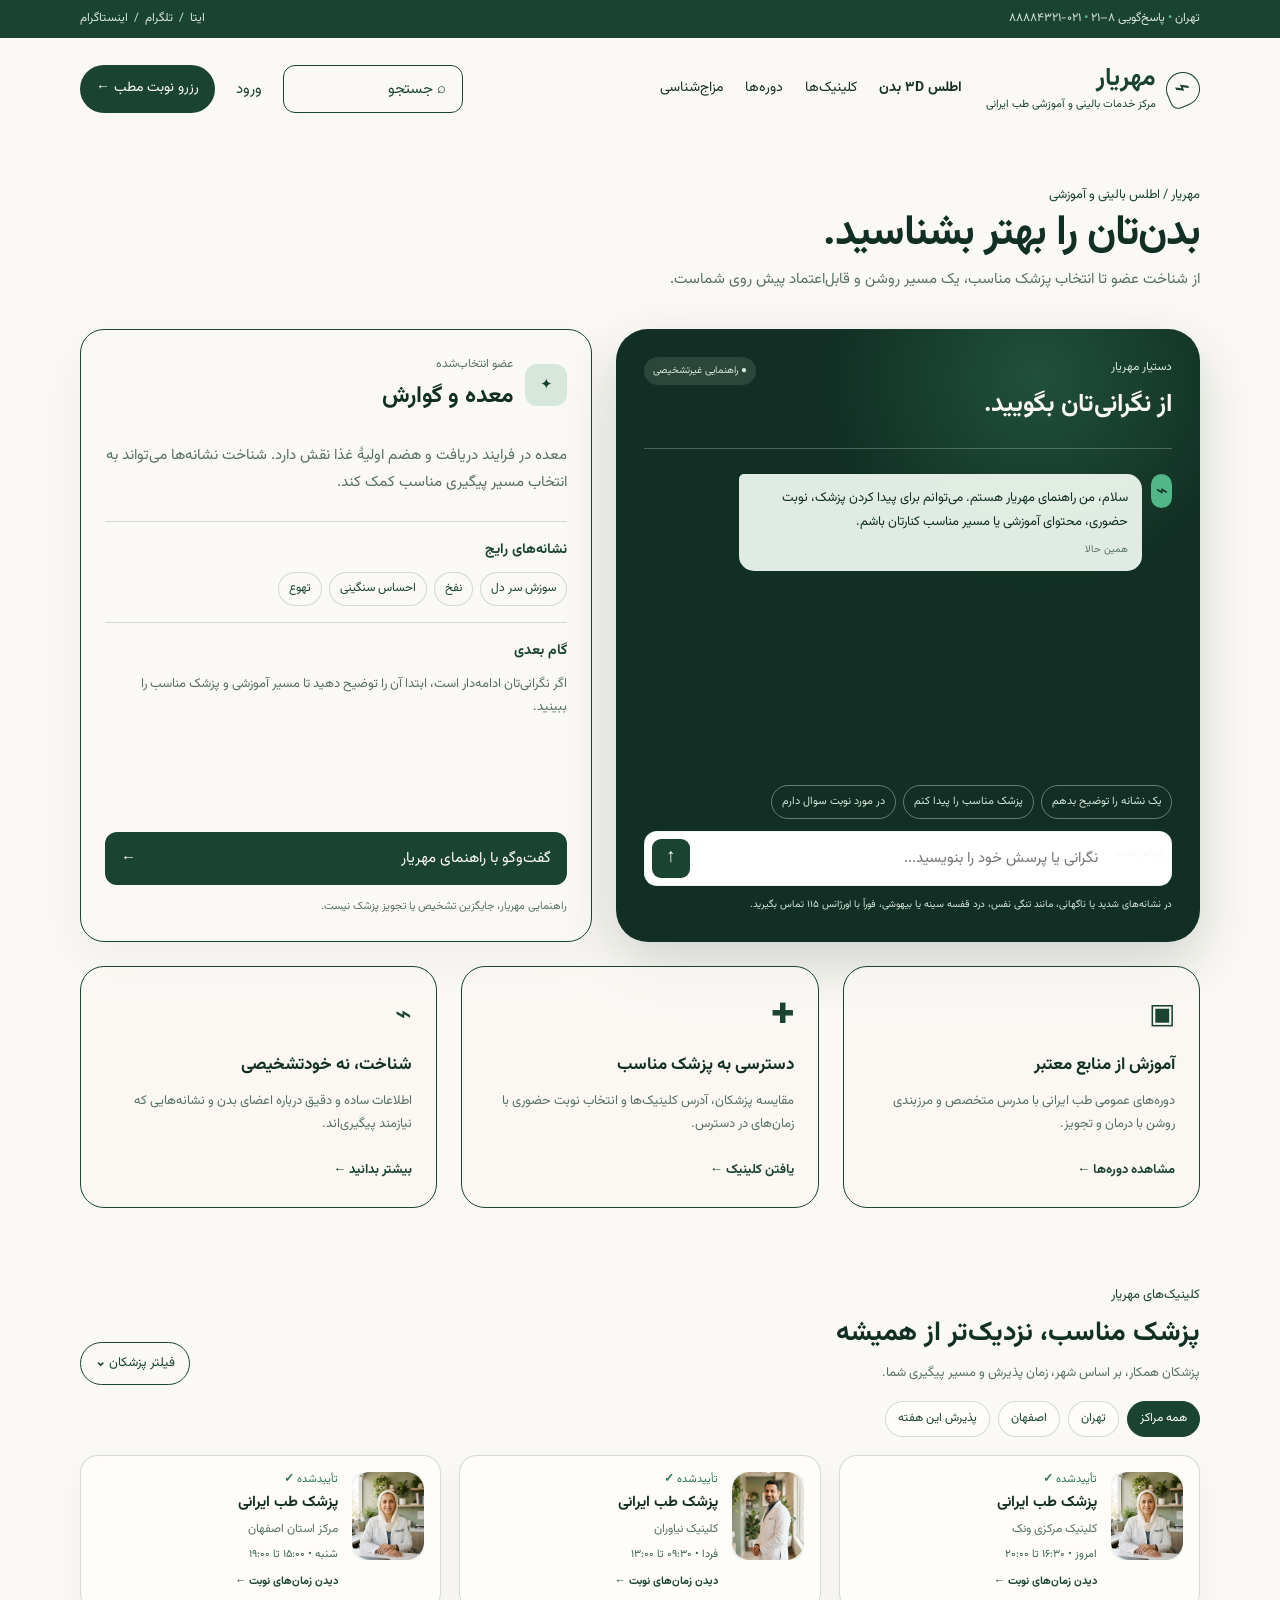
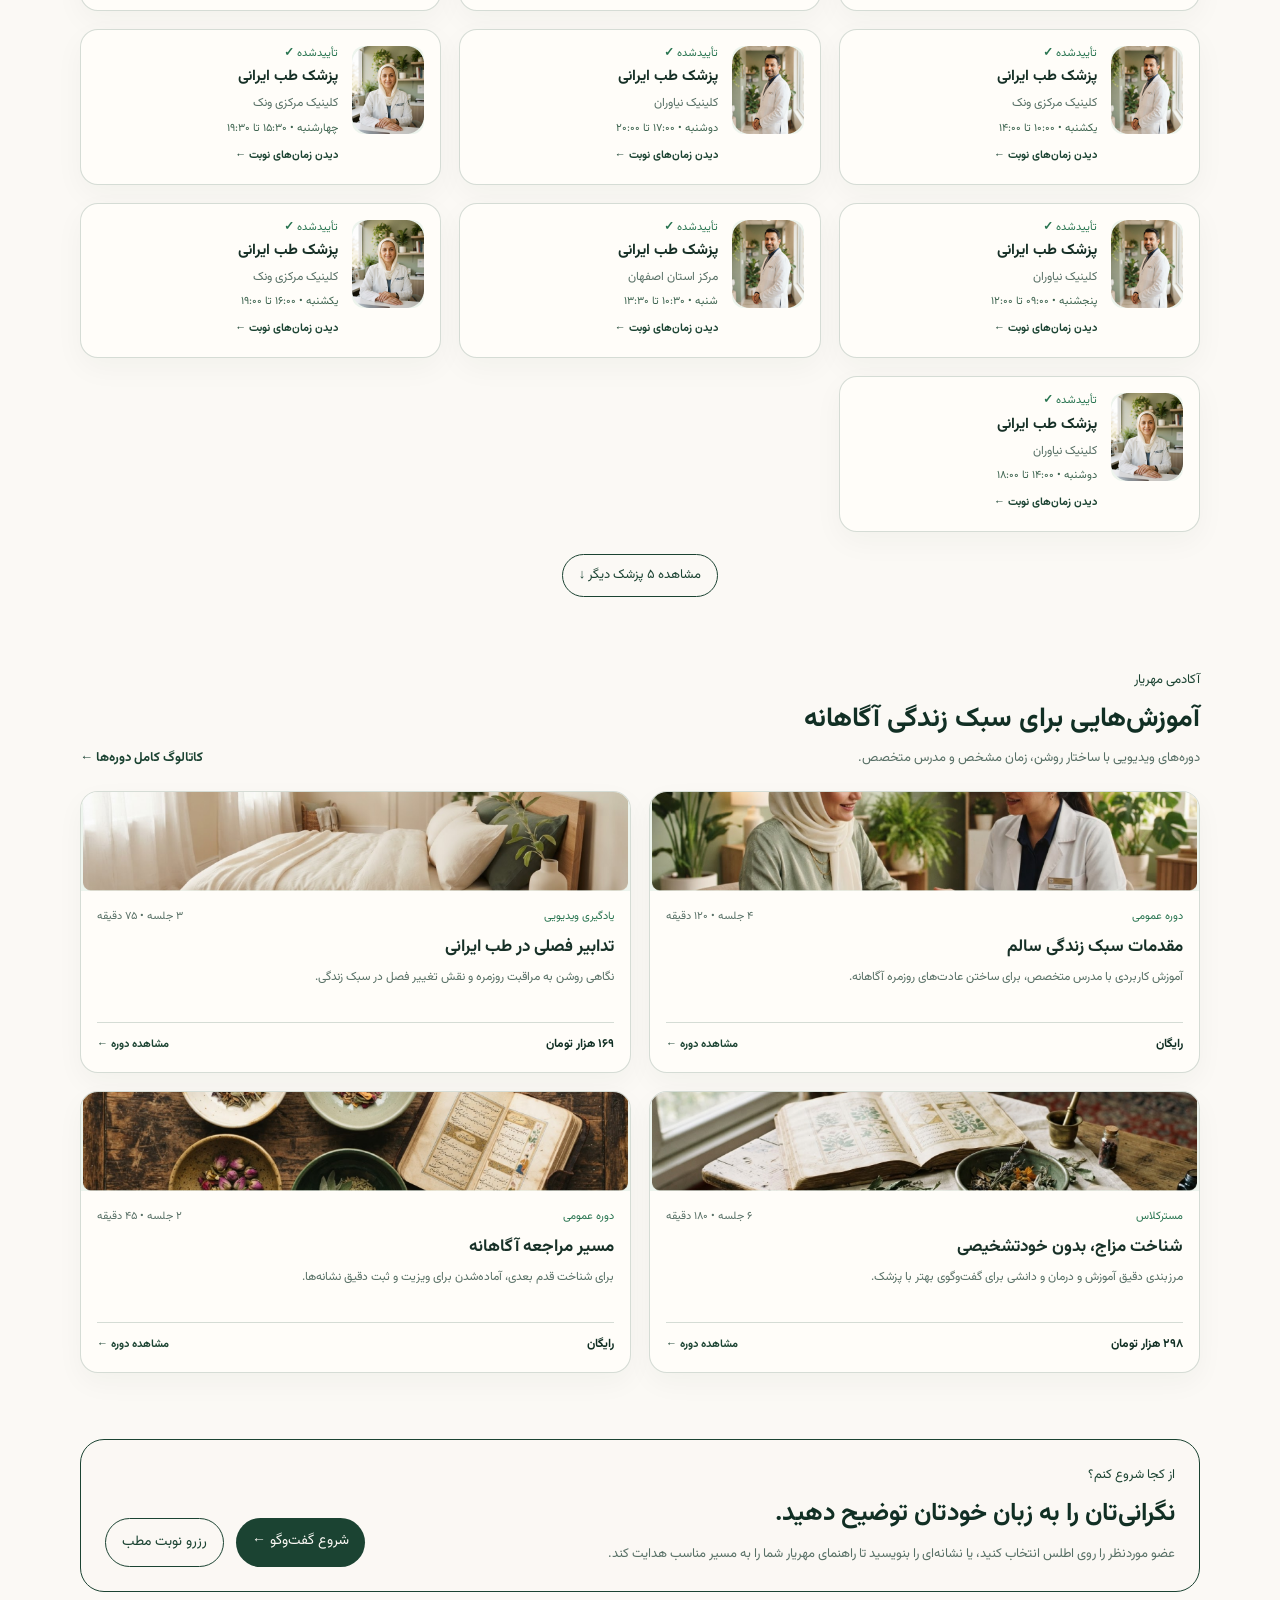
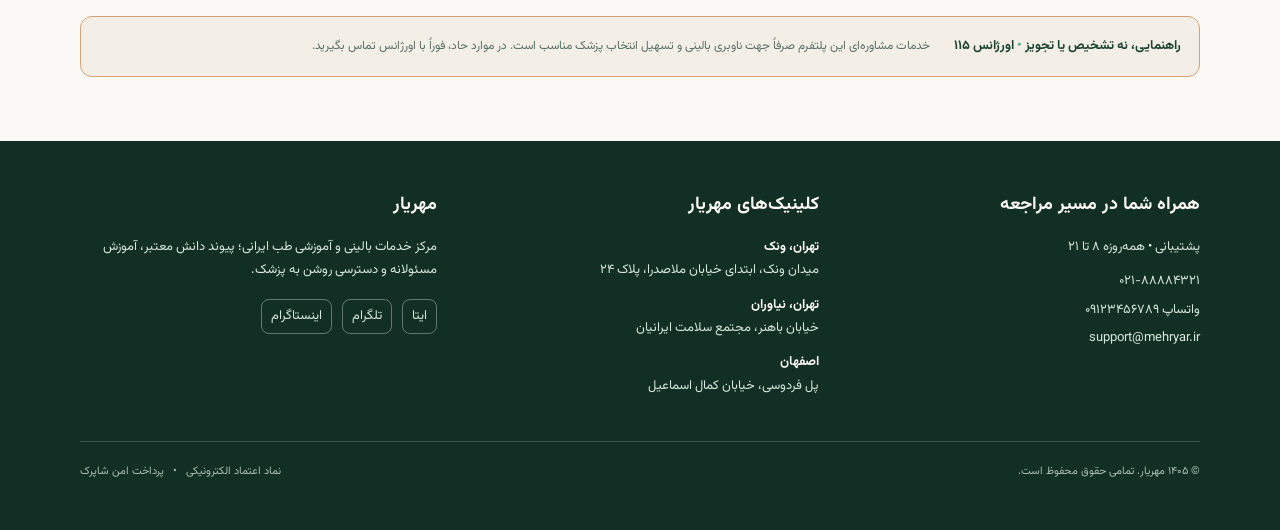
==== index.html @ 1926f66d "Replace atlas with chat and complete booking flow Co-Authored-By: Claude Opus 4.7 <noreply@anthropic" ====
<!doctype html>
<html lang="fa" dir="rtl">
<head>
  <meta charset="UTF-8" />
  <meta name="viewport" content="width=device-width, initial-scale=1.0, viewport-fit=cover" />
  <meta name="theme-color" content="#1b4332" />
  <meta name="description" content="مهریار؛ اطلس بالینی و آموزشی طب ایرانی." />
  <title>مهریار | اطلس بالینی و آموزشی</title>
  <link rel="preconnect" href="https://fonts.googleapis.com" />
  <link rel="preconnect" href="https://fonts.gstatic.com" crossorigin />
  <link href="https://fonts.googleapis.com/css2?family=Vazirmatn:wght@400;500;600;700;800&display=swap" rel="stylesheet" />
  <link rel="stylesheet" href="style.css" />
</head>
<body>
  <header class="site-header" id="top">
    <div class="utility-bar"><div class="utility-inner"><span>ایتا&nbsp; / &nbsp;تلگرام&nbsp; / &nbsp;اینستاگرام</span><span>تهران <b>•</b> پاسخ‌گویی ۸–۲۱ <b>•</b> ۰۲۱-۸۸۸۸۴۳۲۱</span></div></div>
    <nav class="main-nav" aria-label="ناوبری اصلی">
      <a class="brand" href="#top" aria-label="مهریار"><span class="brand-mark">⌁</span><span><strong>مهریار</strong><small>مرکز خدمات بالینی و آموزشی طب ایرانی</small></span></a>
      <div class="nav-links"><a class="active" href="#atlas">اطلس ۳D بدن</a><a href="#doctors">کلینیک‌ها</a><a href="#courses">دوره‌ها</a><a href="#temperament">مزاج‌شناسی</a></div>
      <div class="nav-actions"><button class="search-button" type="button" aria-label="جستجو">⌕ <span>جستجو</span></button><button class="login-button" type="button">ورود</button><a class="appointment-button" href="clinics.html">رزرو نوبت مطب <span>←</span></a></div>
      <button class="menu-button" type="button" aria-label="باز کردن منو">☰</button>
    </nav>
  </header>

  <main>
    <section class="page-intro" id="atlas"><p>مهریار / اطلس بالینی و آموزشی</p><h1>بدن‌تان را بهتر بشناسید.</h1><span>از شناخت عضو تا انتخاب پزشک مناسب، یک مسیر روشن و قابل‌اعتماد پیش روی شماست.</span></section>

    <section class="atlas-layout" aria-label="اطلس بدن">
      <aside class="member-drawer" id="member-drawer">
        <div class="drawer-top"><span class="drawer-icon">✦</span><div><p>عضو انتخاب‌شده</p><h2 id="drawer-title">معده و گوارش</h2></div></div>
        <p class="drawer-lead" id="drawer-description">معده در فرایند دریافت و هضم اولیهٔ غذا نقش دارد. شناخت نشانه‌ها می‌تواند به انتخاب مسیر پیگیری مناسب کمک کند.</p>
        <div class="drawer-section"><h3>نشانه‌های رایج</h3><div class="chips" id="symptom-chips"><button type="button">سوزش سر دل</button><button type="button">نفخ</button><button type="button">احساس سنگینی</button><button type="button">تهوع</button></div></div>
        <div class="drawer-section"><h3>گام بعدی</h3><p>اگر نگرانی‌تان ادامه‌دار است، ابتدا آن را توضیح دهید تا مسیر آموزشی و پزشک مناسب را ببینید.</p></div>
        <a class="drawer-cta" href="chat.html">گفت‌وگو با راهنمای مهریار <span>←</span></a>
        <p class="drawer-note">راهنمایی مهریار، جایگزین تشخیص یا تجویز پزشک نیست.</p>
      </aside>

      <section class="home-chat-stage" aria-labelledby="home-chat-title">
        <div class="home-chat-top"><div><p>دستیار مهریار</p><h2 id="home-chat-title">از نگرانی‌تان بگویید.</h2></div><span>● راهنمایی غیرتشخیصی</span></div>
        <div class="home-chat-messages" id="home-chat-messages"><article class="home-bot-message"><span>⌁</span><div>سلام، من راهنمای مهریار هستم. می‌توانم برای پیدا کردن پزشک، نوبت حضوری، محتوای آموزشی یا مسیر مناسب کنارتان باشم.<small>همین حالا</small></div></article></div>
        <div class="home-chat-prompts"><button type="button" data-home-prompt="یک نشانه را توضیح بدهم">یک نشانه را توضیح بدهم</button><button type="button" data-home-prompt="پزشک مناسب را پیدا کنم">پزشک مناسب را پیدا کنم</button><button type="button" data-home-prompt="در مورد نوبت سوال دارم">در مورد نوبت سوال دارم</button></div>
        <form class="home-chat-form" id="home-chat-form"><label class="sr-only" for="home-chat-input">پیام شما</label><input id="home-chat-input" placeholder="نگرانی یا پرسش خود را بنویسید..." autocomplete="off" /><button type="submit" aria-label="ارسال پیام">↑</button></form>
        <p class="home-chat-warning">در نشانه‌های شدید یا ناگهانی، مانند تنگی نفس، درد قفسه سینه یا بیهوشی، فوراً با اورژانس ۱۱۵ تماس بگیرید.</p>
      </section>
    </section>

    <section class="feature-row" id="learning">
      <article><span class="feature-icon">▣</span><h2>آموزش از منابع معتبر</h2><p>دوره‌های عمومی طب ایرانی با مدرس متخصص و مرزبندی روشن با درمان و تجویز.</p><a href="#learning">مشاهده دوره‌ها <b>←</b></a></article>
      <article id="clinics"><span class="feature-icon">✚</span><h2>دسترسی به پزشک مناسب</h2><p>مقایسه پزشکان، آدرس کلینیک‌ها و انتخاب نوبت حضوری با زمان‌های در دسترس.</p><a href="#clinics">یافتن کلینیک <b>←</b></a></article>
      <article id="temperament"><span class="feature-icon">⌁</span><h2>شناخت، نه خودتشخیصی</h2><p>اطلاعات ساده و دقیق درباره اعضای بدن و نشانه‌هایی که نیازمند پیگیری‌اند.</p><a href="#start">بیشتر بدانید <b>←</b></a></article>
    </section>

    <section class="visual-section doctor-showcase" id="doctors" aria-labelledby="clinics-title">
      <div class="section-heading"><div><p>کلینیک‌های مهریار</p><h2 id="clinics-title">پزشک مناسب، نزدیک‌تر از همیشه</h2><span>پزشکان همکار، بر اساس شهر، زمان پذیرش و مسیر پیگیری شما.</span></div><button class="outline-action" type="button" data-filter-toggle>فیلتر پزشکان <b>⌄</b></button></div>
      <div class="doctor-filters" hidden><button class="filter-chip active" type="button">همه مراکز</button><button class="filter-chip" type="button">تهران</button><button class="filter-chip" type="button">اصفهان</button><button class="filter-chip" type="button">پذیرش این هفته</button></div>
      <div class="doctor-grid">
        <article class="doctor-card"><img src="public/figma-assets/figma-Doctor-portrait-4.png" alt="پزشک همکار مهریار" /><div class="doctor-content"><span class="verified">تأییدشده <b>✓</b></span><h3>پزشک طب ایرانی</h3><p>کلینیک مرکزی ونک</p><small>امروز • ۱۶:۳۰ تا ۲۰:۰۰</small><button type="button" data-appointment>دیدن زمان‌های نوبت <b>←</b></button></div></article>
        <article class="doctor-card"><img src="public/figma-assets/figma-Doctor-portrait-5.png" alt="پزشک همکار مهریار" /><div class="doctor-content"><span class="verified">تأییدشده <b>✓</b></span><h3>پزشک طب ایرانی</h3><p>کلینیک نیاوران</p><small>فردا • ۰۹:۳۰ تا ۱۳:۰۰</small><button type="button" data-appointment>دیدن زمان‌های نوبت <b>←</b></button></div></article>
        <article class="doctor-card"><img src="public/figma-assets/figma-Doctor-portrait-7.png" alt="پزشک همکار مهریار" /><div class="doctor-content"><span class="verified">تأییدشده <b>✓</b></span><h3>پزشک طب ایرانی</h3><p>مرکز استان اصفهان</p><small>شنبه • ۱۵:۰۰ تا ۱۹:۰۰</small><button type="button" data-appointment>دیدن زمان‌های نوبت <b>←</b></button></div></article>
        <article class="doctor-card"><img src="public/figma-assets/figma-Doctor-portrait-8.png" alt="پزشک همکار مهریار" /><div class="doctor-content"><span class="verified">تأییدشده <b>✓</b></span><h3>پزشک طب ایرانی</h3><p>کلینیک مرکزی ونک</p><small>یکشنبه • ۱۰:۰۰ تا ۱۴:۰۰</small><button type="button" data-appointment>دیدن زمان‌های نوبت <b>←</b></button></div></article>
        <article class="doctor-card"><img src="public/figma-assets/figma-Doctor-portrait-9.png" alt="پزشک همکار مهریار" /><div class="doctor-content"><span class="verified">تأییدشده <b>✓</b></span><h3>پزشک طب ایرانی</h3><p>کلینیک نیاوران</p><small>دوشنبه • ۱۷:۰۰ تا ۲۰:۰۰</small><button type="button" data-appointment>دیدن زمان‌های نوبت <b>←</b></button></div></article>
        <article class="doctor-card extra-doctor" hidden><img src="public/figma-assets/figma-Doctor-portrait-11.png" alt="پزشک همکار مهریار" /><div class="doctor-content"><span class="verified">تأییدشده <b>✓</b></span><h3>پزشک طب ایرانی</h3><p>کلینیک مرکزی ونک</p><small>چهارشنبه • ۱۵:۳۰ تا ۱۹:۳۰</small><button type="button" data-appointment>دیدن زمان‌های نوبت <b>←</b></button></div></article>
        <article class="doctor-card extra-doctor" hidden><img src="public/figma-assets/figma-Doctor-portrait-13.png" alt="پزشک همکار مهریار" /><div class="doctor-content"><span class="verified">تأییدشده <b>✓</b></span><h3>پزشک طب ایرانی</h3><p>کلینیک نیاوران</p><small>پنجشنبه • ۰۹:۰۰ تا ۱۲:۰۰</small><button type="button" data-appointment>دیدن زمان‌های نوبت <b>←</b></button></div></article>
        <article class="doctor-card extra-doctor" hidden><img src="public/figma-assets/figma-Doctor-portrait-14.png" alt="پزشک همکار مهریار" /><div class="doctor-content"><span class="verified">تأییدشده <b>✓</b></span><h3>پزشک طب ایرانی</h3><p>مرکز استان اصفهان</p><small>شنبه • ۱۰:۳۰ تا ۱۳:۳۰</small><button type="button" data-appointment>دیدن زمان‌های نوبت <b>←</b></button></div></article>
        <article class="doctor-card extra-doctor" hidden><img src="public/figma-assets/figma-Doctor-portrait-15.png" alt="پزشک همکار مهریار" /><div class="doctor-content"><span class="verified">تأییدشده <b>✓</b></span><h3>پزشک طب ایرانی</h3><p>کلینیک مرکزی ونک</p><small>یکشنبه • ۱۶:۰۰ تا ۱۹:۰۰</small><button type="button" data-appointment>دیدن زمان‌های نوبت <b>←</b></button></div></article>
        <article class="doctor-card extra-doctor" hidden><img src="public/figma-assets/figma-Doctor-portrait-4.png" alt="پزشک همکار مهریار" /><div class="doctor-content"><span class="verified">تأییدشده <b>✓</b></span><h3>پزشک طب ایرانی</h3><p>کلینیک نیاوران</p><small>دوشنبه • ۱۴:۰۰ تا ۱۸:۰۰</small><button type="button" data-appointment>دیدن زمان‌های نوبت <b>←</b></button></div></article>
      </div>
      <button class="show-more" type="button" data-show-doctors>مشاهده ۵ پزشک دیگر <b>↓</b></button>
    </section>

    <section class="visual-section courses-showcase" id="courses" aria-labelledby="courses-title">
      <div class="section-heading"><div><p>آکادمی مهریار</p><h2 id="courses-title">آموزش‌هایی برای سبک زندگی آگاهانه</h2><span>دوره‌های ویدیویی با ساختار روشن، زمان مشخص و مدرس متخصص.</span></div><a class="section-link" href="#courses">کاتالوگ کامل دوره‌ها <b>←</b></a></div>
      <div class="course-grid">
        <article class="course-card"><img src="public/figma-assets/figma-Course-artwork-17.png" alt="تصویر دوره مقدمات سبک زندگی سالم" /><div><div class="course-meta"><span>دوره عمومی</span><small>۴ جلسه • ۱۲۰ دقیقه</small></div><h3>مقدمات سبک زندگی سالم</h3><p>آموزش کاربردی با مدرس متخصص، برای ساختن عادت‌های روزمره آگاهانه.</p><div class="course-footer"><strong>رایگان</strong><button type="button" data-course>مشاهده دوره <b>←</b></button></div></div></article>
        <article class="course-card"><img src="public/figma-assets/figma-Course-artwork-18.png" alt="تصویر دوره تدابیر فصلی در طب ایرانی" /><div><div class="course-meta"><span>یادگیری ویدیویی</span><small>۳ جلسه • ۷۵ دقیقه</small></div><h3>تدابیر فصلی در طب ایرانی</h3><p>نگاهی روشن به مراقبت روزمره و نقش تغییر فصل در سبک زندگی.</p><div class="course-footer"><strong>۱۶۹ هزار تومان</strong><button type="button" data-course>مشاهده دوره <b>←</b></button></div></div></article>
        <article class="course-card"><img src="public/figma-assets/figma-Course-artwork-19.png" alt="تصویر دوره شناخت مزاج" /><div><div class="course-meta"><span>مسترکلاس</span><small>۶ جلسه • ۱۸۰ دقیقه</small></div><h3>شناخت مزاج، بدون خودتشخیصی</h3><p>مرزبندی دقیق آموزش و درمان و دانشی برای گفت‌وگوی بهتر با پزشک.</p><div class="course-footer"><strong>۲۹۸ هزار تومان</strong><button type="button" data-course>مشاهده دوره <b>←</b></button></div></div></article>
        <article class="course-card"><img src="public/figma-assets/figma-Course-artwork-20.png" alt="تصویر دوره مسیر مراجعه آگاهانه" /><div><div class="course-meta"><span>دوره عمومی</span><small>۲ جلسه • ۴۵ دقیقه</small></div><h3>مسیر مراجعه آگاهانه</h3><p>برای شناخت قدم بعدی، آماده‌شدن برای ویزیت و ثبت دقیق نشانه‌ها.</p><div class="course-footer"><strong>رایگان</strong><button type="button" data-course>مشاهده دوره <b>←</b></button></div></div></article>
      </div>
    </section>

    <section class="start-panel" id="start"><div><p>از کجا شروع کنم؟</p><h2>نگرانی‌تان را به زبان خودتان توضیح دهید.</h2><span>عضو موردنظر را روی اطلس انتخاب کنید، یا نشانه‌ای را بنویسید تا راهنمای مهریار شما را به مسیر مناسب هدایت کند.</span></div><div class="start-actions"><a class="primary-action" href="chat.html">شروع گفت‌وگو <b>←</b></a><a class="secondary-action" href="#doctors">رزرو نوبت مطب</a></div></section>

    <section class="medical-boundary"><strong>راهنمایی، نه تشخیص یا تجویز <b>•</b> اورژانس ۱۱۵</strong><span>خدمات مشاوره‌ای این پلتفرم صرفاً جهت ناوبری بالینی و تسهیل انتخاب پزشک مناسب است. در موارد حاد، فوراً با اورژانس تماس بگیرید.</span></section>
  </main>

  <footer class="site-footer"><div class="footer-grid"><section><h2>همراه شما در مسیر مراجعه</h2><p>پشتیبانی • همه‌روزه ۸ تا ۲۱</p><a href="tel:+982188884321">۰۲۱-۸۸۸۸۴۳۲۱</a><a href="#top">واتساپ ۰۹۱۲۳۴۵۶۷۸۹</a><a href="mailto:support@mehryar.ir">support@mehryar.ir</a></section><section><h2>کلینیک‌های مهریار</h2><p><b>تهران، ونک</b><br />میدان ونک، ابتدای خیابان ملاصدرا، پلاک ۲۴</p><p><b>تهران، نیاوران</b><br />خیابان باهنر، مجتمع سلامت ایرانیان</p><p><b>اصفهان</b><br />پل فردوسی، خیابان کمال اسماعیل</p></section><section><h2>مهریار</h2><p>مرکز خدمات بالینی و آموزشی طب ایرانی؛ پیوند دانش معتبر، آموزش مسئولانه و دسترسی روشن به پزشک.</p><div class="socials"><a href="#top">ایتا</a><a href="#top">تلگرام</a><a href="#top">اینستاگرام</a></div></section></div><div class="footer-bottom"><span>© ۱۴۰۵ مهریار. تمامی حقوق محفوظ است.</span><span>نماد اعتماد الکترونیکی &nbsp; • &nbsp; پرداخت امن شاپرک</span></div></footer>
  <script src="script.js" defer></script>
</body>
</html>
---- style.css ----
:root{--cream:#fbf9f5;--ivory:#f4efe6;--forest:#112f24;--green:#1b4332;--mint:#52b788;--pale:#d7e7db;--gold:#d4a373;--ink:#173027;--muted:#587066;--line:rgba(27,67,50,.18);--shell:min(100% - 160px,3355px)}*{box-sizing:border-box}html{scroll-behavior:smooth}body{margin:0;background:var(--cream);color:var(--ink);font:400 15px/1.8 Vazirmatn,Tahoma,sans-serif}button,a,input{font:inherit}button{cursor:pointer}a{text-decoration:none;color:inherit}.utility-bar{height:38px;background:var(--green);color:var(--pale);font-size:12px}.utility-inner,.main-nav,main,.footer-grid,.footer-bottom{width:var(--shell);margin:auto}.utility-inner{height:100%;display:flex;align-items:center;justify-content:space-between;direction:ltr}.utility-inner b,.medical-boundary b{color:var(--mint)}.main-nav{min-height:102px;display:flex;align-items:center;gap:24px}.brand{display:flex;align-items:center;gap:10px;min-width:210px;color:var(--green)}.brand-mark{width:34px;height:34px;border:1.5px solid var(--green);border-radius:50% 50% 50% 8px;display:grid;place-items:center;font-size:26px;line-height:1;transform:rotate(-23deg)}.brand strong{display:block;font-size:25px;line-height:1.25}.brand small{display:block;font-size:11px;white-space:nowrap}.nav-links{display:flex;align-items:center;gap:22px;flex:1}.nav-links a{font-size:14px}.nav-links .active{font-weight:700}.nav-actions{display:flex;align-items:center;gap:15px}.search-button{height:48px;width:180px;padding:0 16px;border:1px solid var(--green);border-radius:12px;background:transparent;text-align:right;color:var(--green)}.login-button{border:0;background:transparent;color:var(--green)}.appointment-button,.primary-action{border:0;border-radius:999px;background:var(--green);color:var(--cream);padding:11px 16px;min-height:46px;font-size:14px;white-space:nowrap}.menu-button{display:none;border:0;background:transparent;font-size:24px}.page-intro{padding:44px 0 36px}.page-intro p,.section-heading p,.start-panel p{margin:0;color:var(--green);font-size:13px}.page-intro h1{margin:0 0 4px;color:var(--forest);font-size:42px;line-height:1.3;letter-spacing:-1px}.page-intro span,.section-heading span{color:var(--muted)}.atlas-layout{display:grid;grid-template-columns:512px minmax(0,744px);justify-content:space-between;gap:24px;direction:ltr}.member-drawer{direction:rtl;min-height:613px;padding:24px;border:1px solid var(--green);border-radius:24px;background:rgba(251,249,245,.7);box-shadow:0 20px 55px rgba(17,47,36,.05);display:flex;flex-direction:column}.drawer-top{display:flex;align-items:center;gap:12px}.drawer-icon{width:42px;height:42px;background:var(--pale);border-radius:12px;display:grid;place-items:center;color:var(--green)}.drawer-top p,.drawer-top h2{margin:0}.drawer-top p{font-size:12px;color:var(--muted)}.drawer-top h2{font-size:23px;color:var(--forest)}.drawer-lead{color:var(--muted);margin:25px 0}.drawer-section{padding:16px 0;border-top:1px solid var(--line)}.drawer-section h3{margin:0 0 9px;color:var(--green);font-size:14px}.drawer-section p{margin:0;color:var(--muted);font-size:13px}.chips{display:flex;flex-wrap:wrap;gap:7px}.chips button{border:1px solid var(--line);border-radius:999px;background:var(--cream);padding:5px 10px;font-size:12px;color:var(--green)}.drawer-cta{border:0;border-radius:12px;background:var(--green);color:#fff;padding:13px 16px;margin-top:auto;text-align:right}.drawer-cta span{float:left}.drawer-note{color:var(--muted);font-size:11px;margin:12px 0 0}.anatomy-stage{position:relative;min-height:750px;overflow:hidden;background:#112f24;border-radius:32px}.anatomy-stage>img{position:absolute;width:100%;height:100%;object-fit:cover;inset:0;transition:transform .25s ease}.stage-toolbar{position:absolute;top:24px;right:24px;left:24px;color:var(--pale);font-size:12px;display:flex;align-items:center;justify-content:space-between;direction:rtl}.sex-switch{padding:2px;border-radius:999px;background:rgba(255,255,255,.25);display:flex;gap:4px}.sex-switch button{border:0;border-radius:999px;padding:8px 17px;background:transparent;color:var(--pale);font-size:12px}.sex-switch .active{color:var(--forest);background:var(--cream)}.hotspot{position:absolute;display:flex;align-items:center;gap:8px;border:0;background:transparent;color:var(--cream);font-size:13px;direction:ltr}.hotspot i{width:16px;height:16px;border:2px solid var(--cream);border-radius:50%;background:rgba(255,255,255,.25);box-shadow:0 0 0 5px rgba(255,255,255,.1)}.hotspot span{background:rgba(17,47,36,.92);border-radius:8px;padding:4px 10px}.hotspot.selected i{width:28px;height:28px;background:var(--mint);box-shadow:0 0 0 5px rgba(82,183,136,.22)}.hotspot.selected span{color:var(--green);background:var(--cream)}.hotspot-head{top:23%;right:37%}.hotspot-chest{top:40%;left:22%}.hotspot-stomach{top:54%;right:25%}.hotspot-spine{top:57%;left:20%}.hotspot-knee{bottom:18%;right:27%}.zoom-tools{position:absolute;left:24px;bottom:58px;display:grid;gap:10px}.zoom-tools button{height:50px;width:50px;border:0;border-radius:50%;background:var(--cream);color:var(--green);font-size:25px;box-shadow:0 7px 18px rgba(0,0,0,.15)}.stage-state{position:absolute;right:24px;bottom:26px;color:var(--pale);font-size:12px}.feature-row{display:grid;grid-template-columns:repeat(3,1fr);gap:24px;padding:24px 0}.feature-row article,.start-panel{border:1px solid var(--green);border-radius:24px;background:rgba(251,249,245,.74);padding:24px}.feature-icon{color:var(--green);font-size:28px}.feature-row h2{font-size:17px;color:var(--forest);margin:9px 0}.feature-row p{min-height:52px;margin:0 0 14px;color:var(--muted);font-size:13px}.feature-row a,.section-link{color:var(--green);font-size:13px;font-weight:700}.visual-section{padding:52px 0 14px}.section-heading{display:flex;justify-content:space-between;align-items:end;gap:20px;margin-bottom:20px}.section-heading h2{margin:3px 0;color:var(--forest);font-size:27px}.section-heading span{display:block;font-size:13px}.outline-action{border:1px solid var(--green);border-radius:999px;background:transparent;color:var(--green);padding:9px 14px;white-space:nowrap;font-size:13px}.doctor-filters{display:flex;flex-wrap:wrap;gap:8px;margin:-4px 0 18px}.filter-chip{border:1px solid var(--line);border-radius:999px;background:#fffdf9;color:var(--green);padding:6px 12px;font-size:12px}.filter-chip.active{background:var(--green);color:#fff;border-color:var(--green)}.doctor-grid{display:grid;grid-template-columns:repeat(3,1fr);gap:18px}.doctor-card{display:flex;align-items:flex-start;gap:14px;min-height:150px;padding:16px;border:1px solid var(--line);border-radius:18px;background:#fffdf9;box-shadow:0 10px 30px rgba(17,47,36,.04);transition:transform .2s,box-shadow .2s}.doctor-card:hover{transform:translateY(-3px);box-shadow:0 16px 36px rgba(17,47,36,.1)}.doctor-card>img{width:72px;height:88px;flex:0 0 72px;object-fit:cover;border-radius:12px}.doctor-content{min-width:0;flex:1}.verified{display:block;color:#287450;font-size:11px;line-height:1.2}.verified b{font-size:12px}.doctor-card h3{font-size:15px;margin:3px 0}.doctor-card p{margin:0;color:var(--muted);font-size:12px}.doctor-card small{display:block;margin-top:4px;color:#3e6450;font-size:11px}.doctor-card button,.course-footer button{padding:0;border:0;background:transparent;color:var(--green);font-size:11px;font-weight:700;margin-top:7px}.show-more{display:block;margin:22px auto 0;border:1px solid var(--green);border-radius:999px;background:transparent;color:var(--green);padding:9px 16px;font-size:13px}.courses-showcase{padding-top:58px}.course-grid{display:grid;grid-template-columns:repeat(2,1fr);gap:18px}.course-card{overflow:hidden;border:1px solid var(--line);border-radius:18px;background:#fffdf9;box-shadow:0 10px 28px rgba(17,47,36,.04)}.course-card>img{width:100%;height:160px;object-fit:cover;display:block}.course-card>div{padding:16px}.course-meta{display:flex;align-items:center;justify-content:space-between;gap:10px}.course-card span{color:#287450;font-size:11px}.course-card small{color:var(--muted);font-size:11px}.course-card h3{font-size:17px;margin:5px 0}.course-card p{min-height:43px;font-size:12px;color:var(--muted);margin:0}.course-footer{display:flex;align-items:center;justify-content:space-between;margin-top:12px;padding-top:11px;border-top:1px solid var(--line)}.course-footer strong{font-size:12px;color:var(--forest)}.course-footer button{margin:0}.start-panel{display:flex;align-items:end;justify-content:space-between;gap:24px;margin:52px 0 24px}.start-panel h2{margin:4px 0;color:var(--forest);font-size:25px}.start-panel span{color:var(--muted);font-size:13px}.start-actions{display:flex;gap:12px;flex-shrink:0}.secondary-action{border:1px solid var(--green);border-radius:999px;padding:11px 16px;color:var(--green);font-size:14px}.medical-boundary{display:flex;align-items:center;gap:24px;padding:18px;border:1px solid var(--gold);border-radius:12px;background:var(--ivory);color:var(--green);font-size:13px;margin-bottom:64px}.medical-boundary span{color:var(--muted);font-size:12px}.site-footer{padding:48px 0;background:var(--forest);color:var(--pale)}.footer-grid{display:grid;grid-template-columns:repeat(3,1fr);gap:24px}.footer-grid h2{margin:0 0 14px;color:var(--cream);font-size:18px}.footer-grid p{font-size:13px;margin:0 0 11px}.footer-grid a{display:block;font-size:13px;margin:5px 0}.footer-grid b{color:var(--cream)}.socials{display:flex;gap:10px}.socials a{border:1px solid rgba(215,231,219,.4);border-radius:8px;padding:5px 9px}.footer-bottom{display:flex;justify-content:space-between;gap:24px;border-top:1px solid rgba(215,231,219,.22);padding-top:20px;margin-top:32px;font-size:11px;color:#aac1b2}@media(max-width:1000px){:root{--shell:min(100% - 48px,744px)}.nav-links{display:none}.main-nav{min-height:74px}.nav-actions{margin-right:auto}.atlas-layout{grid-template-columns:1fr}.member-drawer{min-height:auto;order:2}.anatomy-stage{max-width:744px;width:100%;margin:auto}.feature-row{grid-template-columns:1fr}.feature-row p{min-height:0}.doctor-grid{grid-template-columns:1fr 1fr}}@media(max-width:620px){:root{--shell:calc(100% - 32px)}.utility-inner{justify-content:center}.utility-inner span:first-child{display:none}.main-nav{min-height:64px}.brand{min-width:0}.brand strong{font-size:21px}.brand small{font-size:8px}.nav-actions{display:none}.menu-button{display:block;margin-right:auto}.page-intro{padding:28px 0 24px}.page-intro h1{font-size:29px}.page-intro span{font-size:13px}.anatomy-stage{min-height:580px;border-radius:24px}.stage-toolbar{top:16px;right:16px;left:16px}.stage-toolbar>span{display:none}.hotspot{font-size:11px}.hotspot span{padding:3px 6px}.hotspot-head{right:28%;top:22%}.hotspot-chest{left:5%;top:39%}.hotspot-stomach{right:10%;top:53%}.hotspot-spine{left:3%;top:58%}.hotspot-knee{right:12%;bottom:17%}.zoom-tools{left:15px;bottom:48px}.zoom-tools button{height:40px;width:40px}.stage-state{right:16px;bottom:18px}.feature-row{padding:16px 0}.visual-section{padding-top:38px}.section-heading{display:block}.section-heading h2{font-size:22px}.outline-action,.section-link{display:inline-block;margin-top:10px}.doctor-grid,.course-grid{grid-template-columns:1fr}.course-card>img{height:130px}.start-panel,.medical-boundary,.footer-bottom{display:block}.start-actions{margin-top:18px}.medical-boundary strong,.medical-boundary span{display:block}.medical-boundary span{margin-top:7px}.footer-grid{grid-template-columns:1fr;gap:26px}.footer-bottom span{display:block;margin:8px 0}.site-footer{padding:40px 0}.drawer-cta{margin-top:16px}}
/* Home chat replacement and image-fit corrections */
.home-chat-stage{min-height:613px;padding:28px;border-radius:32px;background:radial-gradient(circle at 72% 8%,rgba(82,183,136,.24),transparent 30%),#112f24;color:var(--cream);display:flex;flex-direction:column;box-shadow:0 22px 55px rgba(17,47,36,.18)}.home-chat-top{display:flex;justify-content:space-between;align-items:start;padding-bottom:18px;border-bottom:1px solid rgba(215,231,219,.28)}.home-chat-top p{margin:0;color:var(--pale);font-size:12px}.home-chat-top h2{margin:3px 0;font-size:25px}.home-chat-top>span{padding:5px 9px;border-radius:99px;background:rgba(215,231,219,.13);color:var(--pale);font-size:10px}.home-chat-messages{flex:1;min-height:280px;padding:25px 0;overflow:auto}.home-bot-message,.home-user-message{display:flex;max-width:82%;margin:0 0 12px}.home-bot-message>span{display:grid;place-items:center;width:34px;height:34px;margin-left:9px;border-radius:11px;background:var(--mint);color:var(--forest);font-size:20px}.home-bot-message>div,.home-user-message>div{padding:12px 14px;border-radius:5px 15px 15px 15px;background:rgba(240,250,241,.93);color:var(--forest);font-size:13px;line-height:1.9}.home-bot-message small{display:block;margin-top:5px;color:var(--muted);font-size:10px}.home-user-message{margin-right:auto}.home-user-message>div{border-radius:15px 5px 15px 15px;background:#2d6a4f;color:#fff}.home-chat-prompts{display:flex;flex-wrap:wrap;gap:7px;margin-bottom:12px}.home-chat-prompts button{border:1px solid rgba(215,231,219,.42);border-radius:999px;background:transparent;color:var(--pale);padding:6px 10px;font-size:11px}.home-chat-form{display:flex;gap:8px;padding:7px;border:1px solid rgba(215,231,219,.45);border-radius:13px;background:#fff}.home-chat-form input{flex:1;border:0;outline:0;background:transparent;color:var(--forest);padding:6px}.home-chat-form button{width:38px;border:0;border-radius:9px;background:var(--green);color:#fff;font-size:19px}.home-chat-warning{margin:10px 0 0;color:#d7e7db;font-size:10px}.course-card>img{height:auto;aspect-ratio:1054/190;object-fit:contain;background:#edf4ed}.doctor-card>img{object-fit:contain;background:#edf4ed}.home-chat-stage{direction:rtl}@media(max-width:620px){.home-chat-stage{min-height:540px;padding:18px;border-radius:24px}.home-chat-top h2{font-size:21px}.home-chat-top>span{display:none}.home-chat-messages{min-height:230px}.home-bot-message,.home-user-message{max-width:94%}}
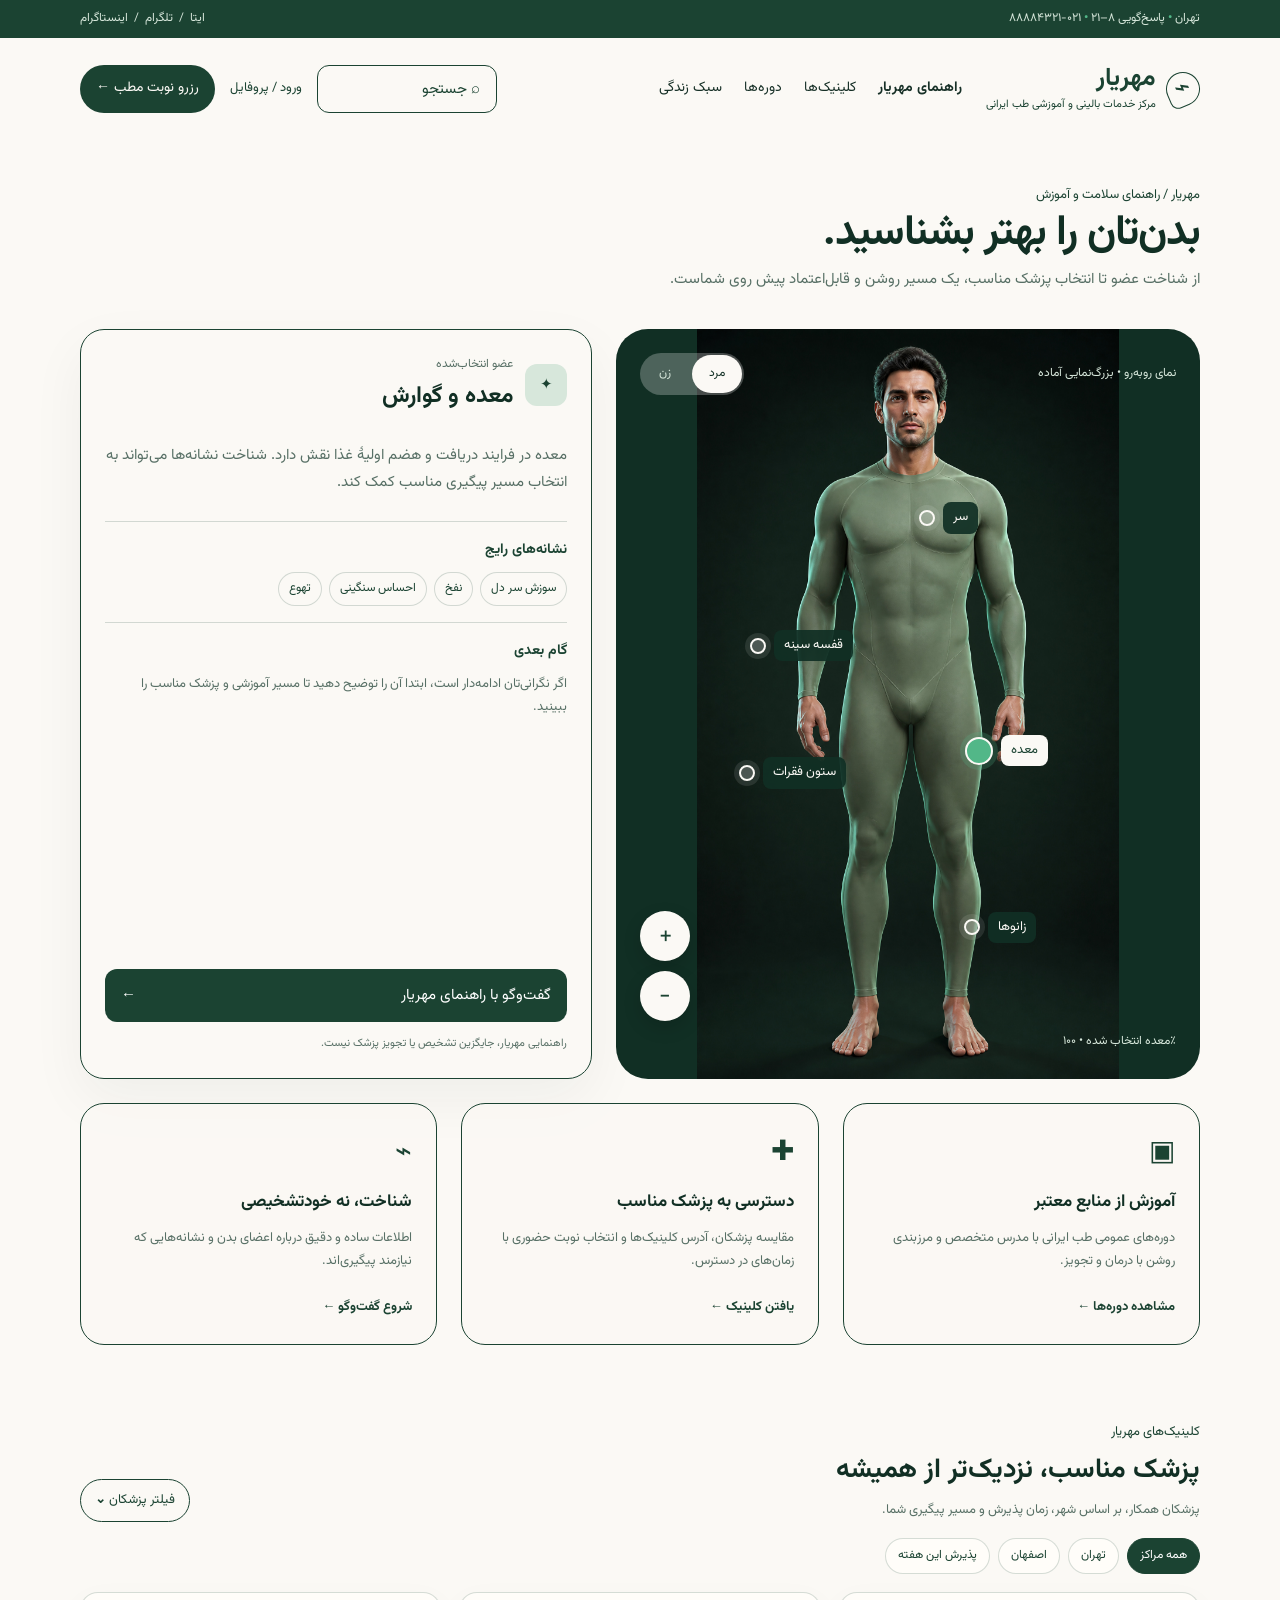
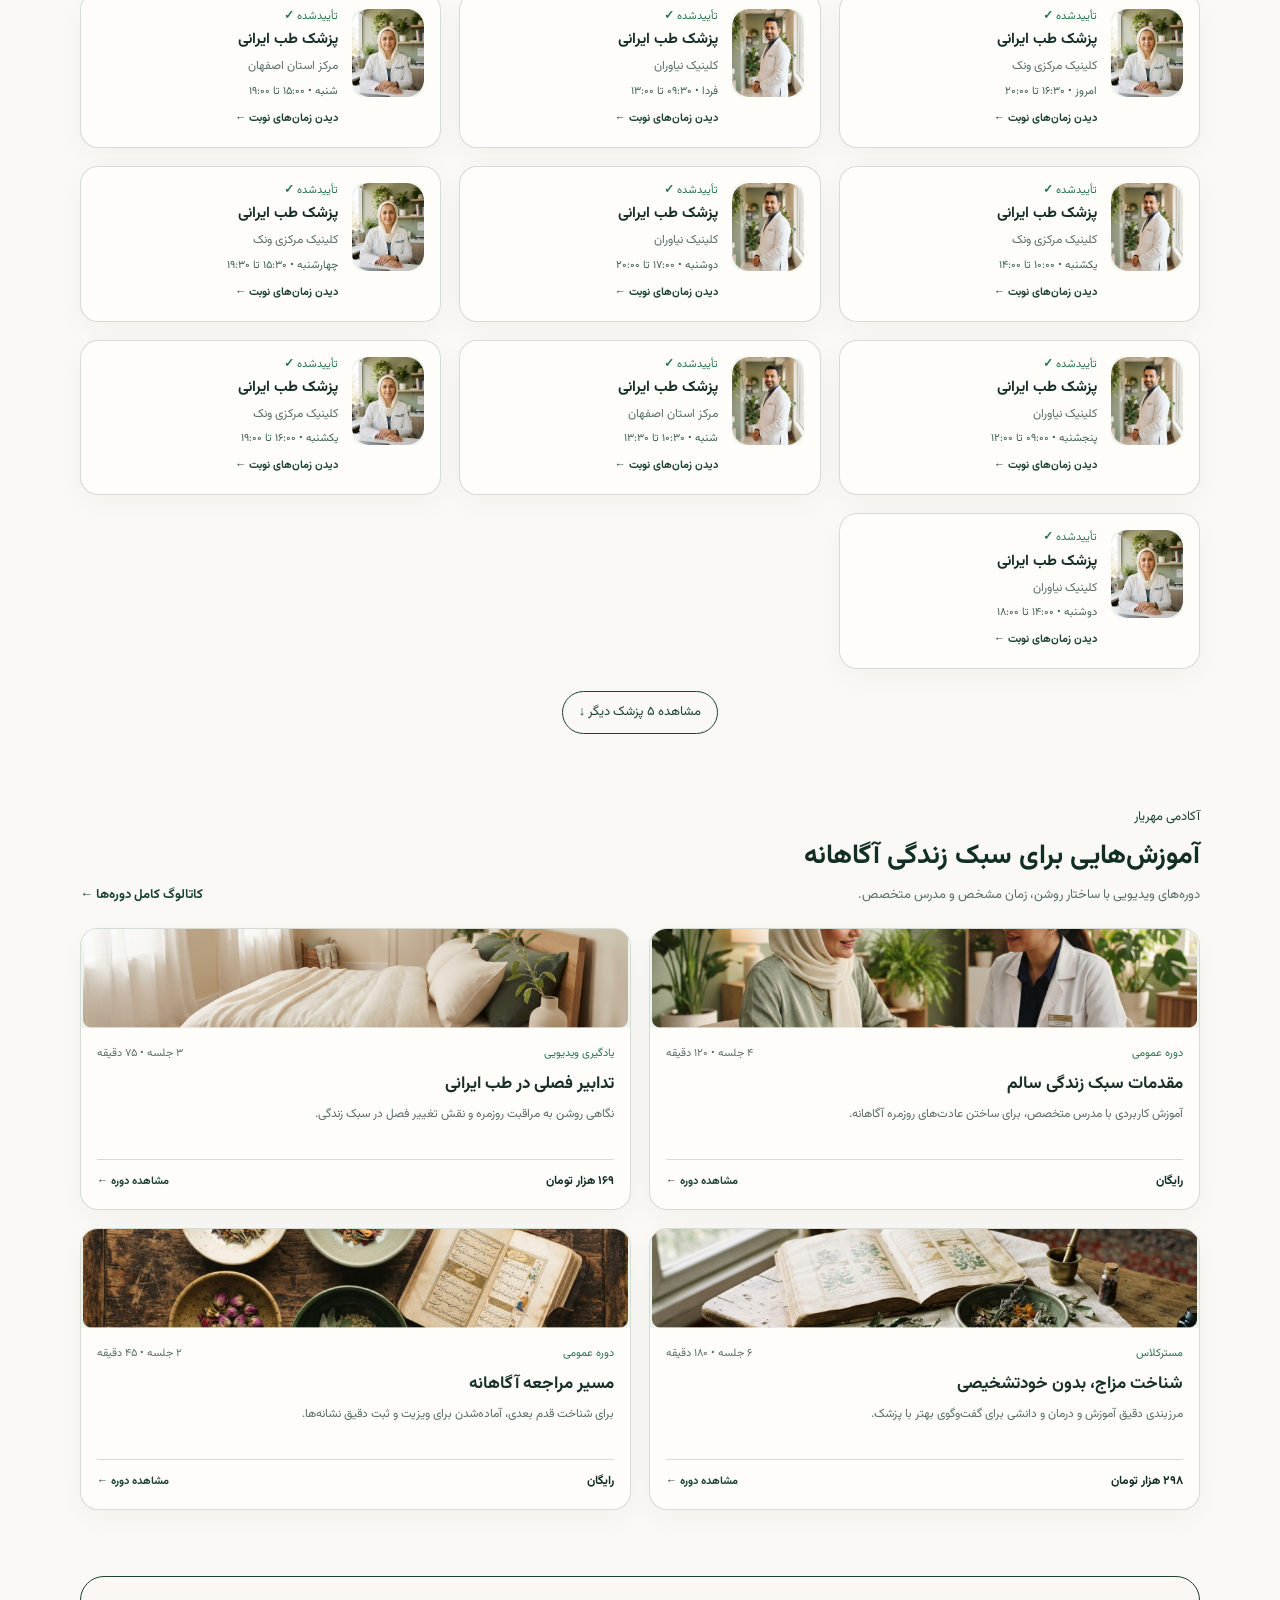
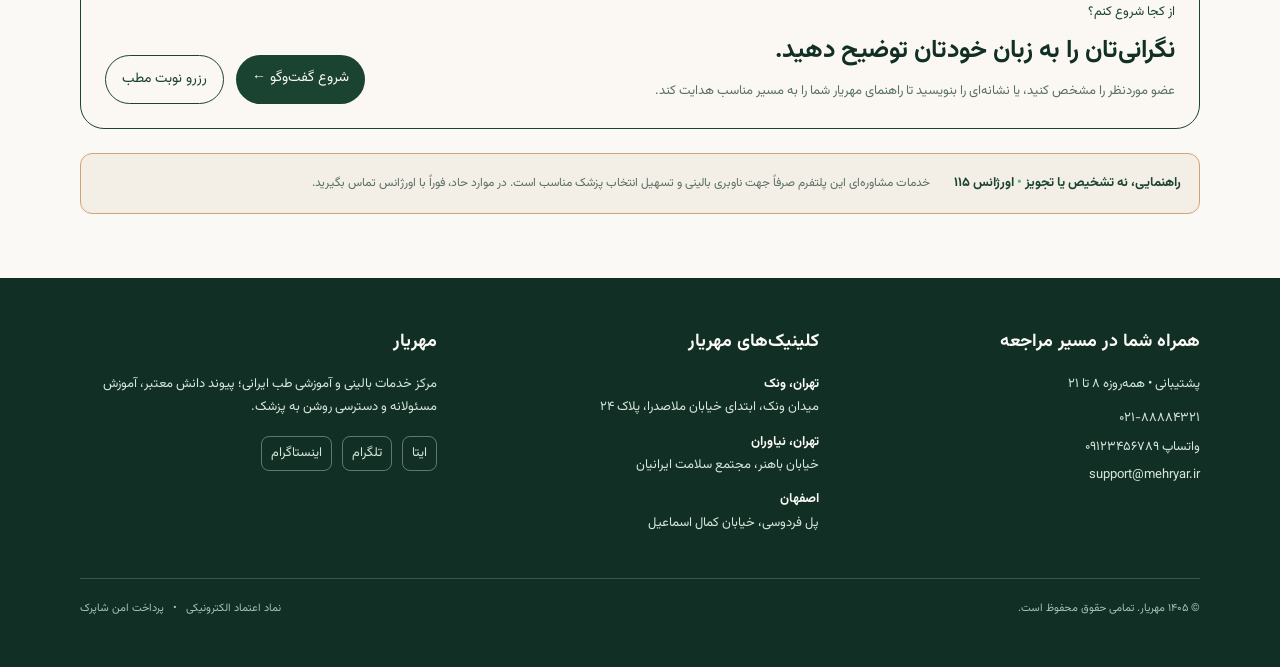
==== commit d4366157: "Complete Mehryar booking and learning flows Add local profile and course journeys, restore the inter" ====
--- a/index.html
+++ b/index.html
@@ -4,8 +4,8 @@
   <meta charset="UTF-8" />
   <meta name="viewport" content="width=device-width, initial-scale=1.0, viewport-fit=cover" />
   <meta name="theme-color" content="#1b4332" />
-  <meta name="description" content="مهریار؛ اطلس بالینی و آموزشی طب ایرانی." />
-  <title>مهریار | اطلس بالینی و آموزشی</title>
+  <meta name="description" content="مهریار؛ راهنمای سلامت، آموزش و نوبت‌دهی طب ایرانی." />
+  <title>مهریار | راهنمای سلامت و آموزش</title>
   <link rel="preconnect" href="https://fonts.googleapis.com" />
   <link rel="preconnect" href="https://fonts.gstatic.com" crossorigin />
   <link href="https://fonts.googleapis.com/css2?family=Vazirmatn:wght@400;500;600;700;800&display=swap" rel="stylesheet" />
@@ -16,16 +16,16 @@
     <div class="utility-bar"><div class="utility-inner"><span>ایتا&nbsp; / &nbsp;تلگرام&nbsp; / &nbsp;اینستاگرام</span><span>تهران <b>•</b> پاسخ‌گویی ۸–۲۱ <b>•</b> ۰۲۱-۸۸۸۸۴۳۲۱</span></div></div>
     <nav class="main-nav" aria-label="ناوبری اصلی">
       <a class="brand" href="#top" aria-label="مهریار"><span class="brand-mark">⌁</span><span><strong>مهریار</strong><small>مرکز خدمات بالینی و آموزشی طب ایرانی</small></span></a>
-      <div class="nav-links"><a class="active" href="#atlas">اطلس ۳D بدن</a><a href="#doctors">کلینیک‌ها</a><a href="#courses">دوره‌ها</a><a href="#temperament">مزاج‌شناسی</a></div>
-      <div class="nav-actions"><button class="search-button" type="button" aria-label="جستجو">⌕ <span>جستجو</span></button><button class="login-button" type="button">ورود</button><a class="appointment-button" href="clinics.html">رزرو نوبت مطب <span>←</span></a></div>
+      <div class="nav-links"><a class="active" href="#mehryar-guide">راهنمای مهریار</a><a href="clinics.html">کلینیک‌ها</a><a href="courses.html">دوره‌ها</a><a href="#temperament">سبک زندگی</a></div>
+      <div class="nav-actions"><button class="search-button" type="button" aria-label="جستجو">⌕ <span>جستجو</span></button><a class="profile-link" href="profile.html">ورود / پروفایل</a><a class="appointment-button" href="clinics.html">رزرو نوبت مطب <span>←</span></a></div>
       <button class="menu-button" type="button" aria-label="باز کردن منو">☰</button>
     </nav>
   </header>
 
   <main>
-    <section class="page-intro" id="atlas"><p>مهریار / اطلس بالینی و آموزشی</p><h1>بدن‌تان را بهتر بشناسید.</h1><span>از شناخت عضو تا انتخاب پزشک مناسب، یک مسیر روشن و قابل‌اعتماد پیش روی شماست.</span></section>
+    <section class="page-intro" id="mehryar-guide"><p>مهریار / راهنمای سلامت و آموزش</p><h1>بدن‌تان را بهتر بشناسید.</h1><span>از شناخت عضو تا انتخاب پزشک مناسب، یک مسیر روشن و قابل‌اعتماد پیش روی شماست.</span></section>
 
-    <section class="atlas-layout" aria-label="اطلس بدن">
+    <section class="atlas-layout" aria-label="راهنمای مهریار">
       <aside class="member-drawer" id="member-drawer">
         <div class="drawer-top"><span class="drawer-icon">✦</span><div><p>عضو انتخاب‌شده</p><h2 id="drawer-title">معده و گوارش</h2></div></div>
         <p class="drawer-lead" id="drawer-description">معده در فرایند دریافت و هضم اولیهٔ غذا نقش دارد. شناخت نشانه‌ها می‌تواند به انتخاب مسیر پیگیری مناسب کمک کند.</p>
@@ -35,19 +35,23 @@
         <p class="drawer-note">راهنمایی مهریار، جایگزین تشخیص یا تجویز پزشک نیست.</p>
       </aside>
 
-      <section class="home-chat-stage" aria-labelledby="home-chat-title">
-        <div class="home-chat-top"><div><p>دستیار مهریار</p><h2 id="home-chat-title">از نگرانی‌تان بگویید.</h2></div><span>● راهنمایی غیرتشخیصی</span></div>
-        <div class="home-chat-messages" id="home-chat-messages"><article class="home-bot-message"><span>⌁</span><div>سلام، من راهنمای مهریار هستم. می‌توانم برای پیدا کردن پزشک، نوبت حضوری، محتوای آموزشی یا مسیر مناسب کنارتان باشم.<small>همین حالا</small></div></article></div>
-        <div class="home-chat-prompts"><button type="button" data-home-prompt="یک نشانه را توضیح بدهم">یک نشانه را توضیح بدهم</button><button type="button" data-home-prompt="پزشک مناسب را پیدا کنم">پزشک مناسب را پیدا کنم</button><button type="button" data-home-prompt="در مورد نوبت سوال دارم">در مورد نوبت سوال دارم</button></div>
-        <form class="home-chat-form" id="home-chat-form"><label class="sr-only" for="home-chat-input">پیام شما</label><input id="home-chat-input" placeholder="نگرانی یا پرسش خود را بنویسید..." autocomplete="off" /><button type="submit" aria-label="ارسال پیام">↑</button></form>
-        <p class="home-chat-warning">در نشانه‌های شدید یا ناگهانی، مانند تنگی نفس، درد قفسه سینه یا بیهوشی، فوراً با اورژانس ۱۱۵ تماس بگیرید.</p>
+      <section class="anatomy-stage" aria-label="نمای تعاملی بدن">
+        <img id="anatomy-image" src="public/media/mehryar-clinical-anatomy.jpg" alt="نمای بالینی بدن انسان" />
+        <div class="stage-toolbar"><span>نمای روبه‌رو • بزرگ‌نمایی آماده</span><div class="sex-switch"><button class="active" type="button">مرد</button><button type="button">زن</button></div></div>
+        <button class="hotspot hotspot-head" type="button" data-member="سر"><i></i><span>سر</span></button>
+        <button class="hotspot hotspot-chest" type="button" data-member="قفسه سینه"><i></i><span>قفسه سینه</span></button>
+        <button class="hotspot hotspot-stomach selected" type="button" data-member="معده"><i></i><span>معده</span></button>
+        <button class="hotspot hotspot-spine" type="button" data-member="ستون فقرات"><i></i><span>ستون فقرات</span></button>
+        <button class="hotspot hotspot-knee" type="button" data-member="زانوها"><i></i><span>زانوها</span></button>
+        <div class="zoom-tools"><button type="button" data-zoom="in" aria-label="بزرگ‌نمایی">+</button><button type="button" data-zoom="out" aria-label="کوچک‌نمایی">−</button></div>
+        <span class="stage-state" id="stage-state">معده انتخاب شده • ۱۰۰٪</span>
       </section>
     </section>
 
     <section class="feature-row" id="learning">
-      <article><span class="feature-icon">▣</span><h2>آموزش از منابع معتبر</h2><p>دوره‌های عمومی طب ایرانی با مدرس متخصص و مرزبندی روشن با درمان و تجویز.</p><a href="#learning">مشاهده دوره‌ها <b>←</b></a></article>
-      <article id="clinics"><span class="feature-icon">✚</span><h2>دسترسی به پزشک مناسب</h2><p>مقایسه پزشکان، آدرس کلینیک‌ها و انتخاب نوبت حضوری با زمان‌های در دسترس.</p><a href="#clinics">یافتن کلینیک <b>←</b></a></article>
-      <article id="temperament"><span class="feature-icon">⌁</span><h2>شناخت، نه خودتشخیصی</h2><p>اطلاعات ساده و دقیق درباره اعضای بدن و نشانه‌هایی که نیازمند پیگیری‌اند.</p><a href="#start">بیشتر بدانید <b>←</b></a></article>
+      <article><span class="feature-icon">▣</span><h2>آموزش از منابع معتبر</h2><p>دوره‌های عمومی طب ایرانی با مدرس متخصص و مرزبندی روشن با درمان و تجویز.</p><a href="courses.html">مشاهده دوره‌ها <b>←</b></a></article>
+      <article id="clinics"><span class="feature-icon">✚</span><h2>دسترسی به پزشک مناسب</h2><p>مقایسه پزشکان، آدرس کلینیک‌ها و انتخاب نوبت حضوری با زمان‌های در دسترس.</p><a href="clinics.html">یافتن کلینیک <b>←</b></a></article>
+      <article id="temperament"><span class="feature-icon">⌁</span><h2>شناخت، نه خودتشخیصی</h2><p>اطلاعات ساده و دقیق درباره اعضای بدن و نشانه‌هایی که نیازمند پیگیری‌اند.</p><a href="chat.html">شروع گفت‌وگو <b>←</b></a></article>
     </section>
 
     <section class="visual-section doctor-showcase" id="doctors" aria-labelledby="clinics-title">
@@ -69,7 +73,7 @@
     </section>
 
     <section class="visual-section courses-showcase" id="courses" aria-labelledby="courses-title">
-      <div class="section-heading"><div><p>آکادمی مهریار</p><h2 id="courses-title">آموزش‌هایی برای سبک زندگی آگاهانه</h2><span>دوره‌های ویدیویی با ساختار روشن، زمان مشخص و مدرس متخصص.</span></div><a class="section-link" href="#courses">کاتالوگ کامل دوره‌ها <b>←</b></a></div>
+      <div class="section-heading"><div><p>آکادمی مهریار</p><h2 id="courses-title">آموزش‌هایی برای سبک زندگی آگاهانه</h2><span>دوره‌های ویدیویی با ساختار روشن، زمان مشخص و مدرس متخصص.</span></div><a class="section-link" href="courses.html">کاتالوگ کامل دوره‌ها <b>←</b></a></div>
       <div class="course-grid">
         <article class="course-card"><img src="public/figma-assets/figma-Course-artwork-17.png" alt="تصویر دوره مقدمات سبک زندگی سالم" /><div><div class="course-meta"><span>دوره عمومی</span><small>۴ جلسه • ۱۲۰ دقیقه</small></div><h3>مقدمات سبک زندگی سالم</h3><p>آموزش کاربردی با مدرس متخصص، برای ساختن عادت‌های روزمره آگاهانه.</p><div class="course-footer"><strong>رایگان</strong><button type="button" data-course>مشاهده دوره <b>←</b></button></div></div></article>
         <article class="course-card"><img src="public/figma-assets/figma-Course-artwork-18.png" alt="تصویر دوره تدابیر فصلی در طب ایرانی" /><div><div class="course-meta"><span>یادگیری ویدیویی</span><small>۳ جلسه • ۷۵ دقیقه</small></div><h3>تدابیر فصلی در طب ایرانی</h3><p>نگاهی روشن به مراقبت روزمره و نقش تغییر فصل در سبک زندگی.</p><div class="course-footer"><strong>۱۶۹ هزار تومان</strong><button type="button" data-course>مشاهده دوره <b>←</b></button></div></div></article>
@@ -78,7 +82,7 @@
       </div>
     </section>
 
-    <section class="start-panel" id="start"><div><p>از کجا شروع کنم؟</p><h2>نگرانی‌تان را به زبان خودتان توضیح دهید.</h2><span>عضو موردنظر را روی اطلس انتخاب کنید، یا نشانه‌ای را بنویسید تا راهنمای مهریار شما را به مسیر مناسب هدایت کند.</span></div><div class="start-actions"><a class="primary-action" href="chat.html">شروع گفت‌وگو <b>←</b></a><a class="secondary-action" href="#doctors">رزرو نوبت مطب</a></div></section>
+    <section class="start-panel" id="start"><div><p>از کجا شروع کنم؟</p><h2>نگرانی‌تان را به زبان خودتان توضیح دهید.</h2><span>عضو موردنظر را مشخص کنید، یا نشانه‌ای را بنویسید تا راهنمای مهریار شما را به مسیر مناسب هدایت کند.</span></div><div class="start-actions"><a class="primary-action" href="chat.html">شروع گفت‌وگو <b>←</b></a><a class="secondary-action" href="#doctors">رزرو نوبت مطب</a></div></section>
 
     <section class="medical-boundary"><strong>راهنمایی، نه تشخیص یا تجویز <b>•</b> اورژانس ۱۱۵</strong><span>خدمات مشاوره‌ای این پلتفرم صرفاً جهت ناوبری بالینی و تسهیل انتخاب پزشک مناسب است. در موارد حاد، فوراً با اورژانس تماس بگیرید.</span></section>
   </main>
--- a/style.css
+++ b/style.css
@@ -1,3 +1,3 @@
 :root{--cream:#fbf9f5;--ivory:#f4efe6;--forest:#112f24;--green:#1b4332;--mint:#52b788;--pale:#d7e7db;--gold:#d4a373;--ink:#173027;--muted:#587066;--line:rgba(27,67,50,.18);--shell:min(100% - 160px,3355px)}*{box-sizing:border-box}html{scroll-behavior:smooth}body{margin:0;background:var(--cream);color:var(--ink);font:400 15px/1.8 Vazirmatn,Tahoma,sans-serif}button,a,input{font:inherit}button{cursor:pointer}a{text-decoration:none;color:inherit}.utility-bar{height:38px;background:var(--green);color:var(--pale);font-size:12px}.utility-inner,.main-nav,main,.footer-grid,.footer-bottom{width:var(--shell);margin:auto}.utility-inner{height:100%;display:flex;align-items:center;justify-content:space-between;direction:ltr}.utility-inner b,.medical-boundary b{color:var(--mint)}.main-nav{min-height:102px;display:flex;align-items:center;gap:24px}.brand{display:flex;align-items:center;gap:10px;min-width:210px;color:var(--green)}.brand-mark{width:34px;height:34px;border:1.5px solid var(--green);border-radius:50% 50% 50% 8px;display:grid;place-items:center;font-size:26px;line-height:1;transform:rotate(-23deg)}.brand strong{display:block;font-size:25px;line-height:1.25}.brand small{display:block;font-size:11px;white-space:nowrap}.nav-links{display:flex;align-items:center;gap:22px;flex:1}.nav-links a{font-size:14px}.nav-links .active{font-weight:700}.nav-actions{display:flex;align-items:center;gap:15px}.search-button{height:48px;width:180px;padding:0 16px;border:1px solid var(--green);border-radius:12px;background:transparent;text-align:right;color:var(--green)}.login-button{border:0;background:transparent;color:var(--green)}.appointment-button,.primary-action{border:0;border-radius:999px;background:var(--green);color:var(--cream);padding:11px 16px;min-height:46px;font-size:14px;white-space:nowrap}.menu-button{display:none;border:0;background:transparent;font-size:24px}.page-intro{padding:44px 0 36px}.page-intro p,.section-heading p,.start-panel p{margin:0;color:var(--green);font-size:13px}.page-intro h1{margin:0 0 4px;color:var(--forest);font-size:42px;line-height:1.3;letter-spacing:-1px}.page-intro span,.section-heading span{color:var(--muted)}.atlas-layout{display:grid;grid-template-columns:512px minmax(0,744px);justify-content:space-between;gap:24px;direction:ltr}.member-drawer{direction:rtl;min-height:613px;padding:24px;border:1px solid var(--green);border-radius:24px;background:rgba(251,249,245,.7);box-shadow:0 20px 55px rgba(17,47,36,.05);display:flex;flex-direction:column}.drawer-top{display:flex;align-items:center;gap:12px}.drawer-icon{width:42px;height:42px;background:var(--pale);border-radius:12px;display:grid;place-items:center;color:var(--green)}.drawer-top p,.drawer-top h2{margin:0}.drawer-top p{font-size:12px;color:var(--muted)}.drawer-top h2{font-size:23px;color:var(--forest)}.drawer-lead{color:var(--muted);margin:25px 0}.drawer-section{padding:16px 0;border-top:1px solid var(--line)}.drawer-section h3{margin:0 0 9px;color:var(--green);font-size:14px}.drawer-section p{margin:0;color:var(--muted);font-size:13px}.chips{display:flex;flex-wrap:wrap;gap:7px}.chips button{border:1px solid var(--line);border-radius:999px;background:var(--cream);padding:5px 10px;font-size:12px;color:var(--green)}.drawer-cta{border:0;border-radius:12px;background:var(--green);color:#fff;padding:13px 16px;margin-top:auto;text-align:right}.drawer-cta span{float:left}.drawer-note{color:var(--muted);font-size:11px;margin:12px 0 0}.anatomy-stage{position:relative;min-height:750px;overflow:hidden;background:#112f24;border-radius:32px}.anatomy-stage>img{position:absolute;width:100%;height:100%;object-fit:cover;inset:0;transition:transform .25s ease}.stage-toolbar{position:absolute;top:24px;right:24px;left:24px;color:var(--pale);font-size:12px;display:flex;align-items:center;justify-content:space-between;direction:rtl}.sex-switch{padding:2px;border-radius:999px;background:rgba(255,255,255,.25);display:flex;gap:4px}.sex-switch button{border:0;border-radius:999px;padding:8px 17px;background:transparent;color:var(--pale);font-size:12px}.sex-switch .active{color:var(--forest);background:var(--cream)}.hotspot{position:absolute;display:flex;align-items:center;gap:8px;border:0;background:transparent;color:var(--cream);font-size:13px;direction:ltr}.hotspot i{width:16px;height:16px;border:2px solid var(--cream);border-radius:50%;background:rgba(255,255,255,.25);box-shadow:0 0 0 5px rgba(255,255,255,.1)}.hotspot span{background:rgba(17,47,36,.92);border-radius:8px;padding:4px 10px}.hotspot.selected i{width:28px;height:28px;background:var(--mint);box-shadow:0 0 0 5px rgba(82,183,136,.22)}.hotspot.selected span{color:var(--green);background:var(--cream)}.hotspot-head{top:23%;right:37%}.hotspot-chest{top:40%;left:22%}.hotspot-stomach{top:54%;right:25%}.hotspot-spine{top:57%;left:20%}.hotspot-knee{bottom:18%;right:27%}.zoom-tools{position:absolute;left:24px;bottom:58px;display:grid;gap:10px}.zoom-tools button{height:50px;width:50px;border:0;border-radius:50%;background:var(--cream);color:var(--green);font-size:25px;box-shadow:0 7px 18px rgba(0,0,0,.15)}.stage-state{position:absolute;right:24px;bottom:26px;color:var(--pale);font-size:12px}.feature-row{display:grid;grid-template-columns:repeat(3,1fr);gap:24px;padding:24px 0}.feature-row article,.start-panel{border:1px solid var(--green);border-radius:24px;background:rgba(251,249,245,.74);padding:24px}.feature-icon{color:var(--green);font-size:28px}.feature-row h2{font-size:17px;color:var(--forest);margin:9px 0}.feature-row p{min-height:52px;margin:0 0 14px;color:var(--muted);font-size:13px}.feature-row a,.section-link{color:var(--green);font-size:13px;font-weight:700}.visual-section{padding:52px 0 14px}.section-heading{display:flex;justify-content:space-between;align-items:end;gap:20px;margin-bottom:20px}.section-heading h2{margin:3px 0;color:var(--forest);font-size:27px}.section-heading span{display:block;font-size:13px}.outline-action{border:1px solid var(--green);border-radius:999px;background:transparent;color:var(--green);padding:9px 14px;white-space:nowrap;font-size:13px}.doctor-filters{display:flex;flex-wrap:wrap;gap:8px;margin:-4px 0 18px}.filter-chip{border:1px solid var(--line);border-radius:999px;background:#fffdf9;color:var(--green);padding:6px 12px;font-size:12px}.filter-chip.active{background:var(--green);color:#fff;border-color:var(--green)}.doctor-grid{display:grid;grid-template-columns:repeat(3,1fr);gap:18px}.doctor-card{display:flex;align-items:flex-start;gap:14px;min-height:150px;padding:16px;border:1px solid var(--line);border-radius:18px;background:#fffdf9;box-shadow:0 10px 30px rgba(17,47,36,.04);transition:transform .2s,box-shadow .2s}.doctor-card:hover{transform:translateY(-3px);box-shadow:0 16px 36px rgba(17,47,36,.1)}.doctor-card>img{width:72px;height:88px;flex:0 0 72px;object-fit:cover;border-radius:12px}.doctor-content{min-width:0;flex:1}.verified{display:block;color:#287450;font-size:11px;line-height:1.2}.verified b{font-size:12px}.doctor-card h3{font-size:15px;margin:3px 0}.doctor-card p{margin:0;color:var(--muted);font-size:12px}.doctor-card small{display:block;margin-top:4px;color:#3e6450;font-size:11px}.doctor-card button,.course-footer button{padding:0;border:0;background:transparent;color:var(--green);font-size:11px;font-weight:700;margin-top:7px}.show-more{display:block;margin:22px auto 0;border:1px solid var(--green);border-radius:999px;background:transparent;color:var(--green);padding:9px 16px;font-size:13px}.courses-showcase{padding-top:58px}.course-grid{display:grid;grid-template-columns:repeat(2,1fr);gap:18px}.course-card{overflow:hidden;border:1px solid var(--line);border-radius:18px;background:#fffdf9;box-shadow:0 10px 28px rgba(17,47,36,.04)}.course-card>img{width:100%;height:160px;object-fit:cover;display:block}.course-card>div{padding:16px}.course-meta{display:flex;align-items:center;justify-content:space-between;gap:10px}.course-card span{color:#287450;font-size:11px}.course-card small{color:var(--muted);font-size:11px}.course-card h3{font-size:17px;margin:5px 0}.course-card p{min-height:43px;font-size:12px;color:var(--muted);margin:0}.course-footer{display:flex;align-items:center;justify-content:space-between;margin-top:12px;padding-top:11px;border-top:1px solid var(--line)}.course-footer strong{font-size:12px;color:var(--forest)}.course-footer button{margin:0}.start-panel{display:flex;align-items:end;justify-content:space-between;gap:24px;margin:52px 0 24px}.start-panel h2{margin:4px 0;color:var(--forest);font-size:25px}.start-panel span{color:var(--muted);font-size:13px}.start-actions{display:flex;gap:12px;flex-shrink:0}.secondary-action{border:1px solid var(--green);border-radius:999px;padding:11px 16px;color:var(--green);font-size:14px}.medical-boundary{display:flex;align-items:center;gap:24px;padding:18px;border:1px solid var(--gold);border-radius:12px;background:var(--ivory);color:var(--green);font-size:13px;margin-bottom:64px}.medical-boundary span{color:var(--muted);font-size:12px}.site-footer{padding:48px 0;background:var(--forest);color:var(--pale)}.footer-grid{display:grid;grid-template-columns:repeat(3,1fr);gap:24px}.footer-grid h2{margin:0 0 14px;color:var(--cream);font-size:18px}.footer-grid p{font-size:13px;margin:0 0 11px}.footer-grid a{display:block;font-size:13px;margin:5px 0}.footer-grid b{color:var(--cream)}.socials{display:flex;gap:10px}.socials a{border:1px solid rgba(215,231,219,.4);border-radius:8px;padding:5px 9px}.footer-bottom{display:flex;justify-content:space-between;gap:24px;border-top:1px solid rgba(215,231,219,.22);padding-top:20px;margin-top:32px;font-size:11px;color:#aac1b2}@media(max-width:1000px){:root{--shell:min(100% - 48px,744px)}.nav-links{display:none}.main-nav{min-height:74px}.nav-actions{margin-right:auto}.atlas-layout{grid-template-columns:1fr}.member-drawer{min-height:auto;order:2}.anatomy-stage{max-width:744px;width:100%;margin:auto}.feature-row{grid-template-columns:1fr}.feature-row p{min-height:0}.doctor-grid{grid-template-columns:1fr 1fr}}@media(max-width:620px){:root{--shell:calc(100% - 32px)}.utility-inner{justify-content:center}.utility-inner span:first-child{display:none}.main-nav{min-height:64px}.brand{min-width:0}.brand strong{font-size:21px}.brand small{font-size:8px}.nav-actions{display:none}.menu-button{display:block;margin-right:auto}.page-intro{padding:28px 0 24px}.page-intro h1{font-size:29px}.page-intro span{font-size:13px}.anatomy-stage{min-height:580px;border-radius:24px}.stage-toolbar{top:16px;right:16px;left:16px}.stage-toolbar>span{display:none}.hotspot{font-size:11px}.hotspot span{padding:3px 6px}.hotspot-head{right:28%;top:22%}.hotspot-chest{left:5%;top:39%}.hotspot-stomach{right:10%;top:53%}.hotspot-spine{left:3%;top:58%}.hotspot-knee{right:12%;bottom:17%}.zoom-tools{left:15px;bottom:48px}.zoom-tools button{height:40px;width:40px}.stage-state{right:16px;bottom:18px}.feature-row{padding:16px 0}.visual-section{padding-top:38px}.section-heading{display:block}.section-heading h2{font-size:22px}.outline-action,.section-link{display:inline-block;margin-top:10px}.doctor-grid,.course-grid{grid-template-columns:1fr}.course-card>img{height:130px}.start-panel,.medical-boundary,.footer-bottom{display:block}.start-actions{margin-top:18px}.medical-boundary strong,.medical-boundary span{display:block}.medical-boundary span{margin-top:7px}.footer-grid{grid-template-columns:1fr;gap:26px}.footer-bottom span{display:block;margin:8px 0}.site-footer{padding:40px 0}.drawer-cta{margin-top:16px}}
 /* Home chat replacement and image-fit corrections */
-.home-chat-stage{min-height:613px;padding:28px;border-radius:32px;background:radial-gradient(circle at 72% 8%,rgba(82,183,136,.24),transparent 30%),#112f24;color:var(--cream);display:flex;flex-direction:column;box-shadow:0 22px 55px rgba(17,47,36,.18)}.home-chat-top{display:flex;justify-content:space-between;align-items:start;padding-bottom:18px;border-bottom:1px solid rgba(215,231,219,.28)}.home-chat-top p{margin:0;color:var(--pale);font-size:12px}.home-chat-top h2{margin:3px 0;font-size:25px}.home-chat-top>span{padding:5px 9px;border-radius:99px;background:rgba(215,231,219,.13);color:var(--pale);font-size:10px}.home-chat-messages{flex:1;min-height:280px;padding:25px 0;overflow:auto}.home-bot-message,.home-user-message{display:flex;max-width:82%;margin:0 0 12px}.home-bot-message>span{display:grid;place-items:center;width:34px;height:34px;margin-left:9px;border-radius:11px;background:var(--mint);color:var(--forest);font-size:20px}.home-bot-message>div,.home-user-message>div{padding:12px 14px;border-radius:5px 15px 15px 15px;background:rgba(240,250,241,.93);color:var(--forest);font-size:13px;line-height:1.9}.home-bot-message small{display:block;margin-top:5px;color:var(--muted);font-size:10px}.home-user-message{margin-right:auto}.home-user-message>div{border-radius:15px 5px 15px 15px;background:#2d6a4f;color:#fff}.home-chat-prompts{display:flex;flex-wrap:wrap;gap:7px;margin-bottom:12px}.home-chat-prompts button{border:1px solid rgba(215,231,219,.42);border-radius:999px;background:transparent;color:var(--pale);padding:6px 10px;font-size:11px}.home-chat-form{display:flex;gap:8px;padding:7px;border:1px solid rgba(215,231,219,.45);border-radius:13px;background:#fff}.home-chat-form input{flex:1;border:0;outline:0;background:transparent;color:var(--forest);padding:6px}.home-chat-form button{width:38px;border:0;border-radius:9px;background:var(--green);color:#fff;font-size:19px}.home-chat-warning{margin:10px 0 0;color:#d7e7db;font-size:10px}.course-card>img{height:auto;aspect-ratio:1054/190;object-fit:contain;background:#edf4ed}.doctor-card>img{object-fit:contain;background:#edf4ed}.home-chat-stage{direction:rtl}@media(max-width:620px){.home-chat-stage{min-height:540px;padding:18px;border-radius:24px}.home-chat-top h2{font-size:21px}.home-chat-top>span{display:none}.home-chat-messages{min-height:230px}.home-bot-message,.home-user-message{max-width:94%}}+.home-chat-stage{min-height:613px;padding:28px;border-radius:32px;background:radial-gradient(circle at 72% 8%,rgba(82,183,136,.24),transparent 30%),#112f24;color:var(--cream);display:flex;flex-direction:column;box-shadow:0 22px 55px rgba(17,47,36,.18)}.home-chat-top{display:flex;justify-content:space-between;align-items:start;padding-bottom:18px;border-bottom:1px solid rgba(215,231,219,.28)}.home-chat-top p{margin:0;color:var(--pale);font-size:12px}.home-chat-top h2{margin:3px 0;font-size:25px}.home-chat-top>span{padding:5px 9px;border-radius:99px;background:rgba(215,231,219,.13);color:var(--pale);font-size:10px}.home-chat-messages{flex:1;min-height:280px;padding:25px 0;overflow:auto}.home-bot-message,.home-user-message{display:flex;max-width:82%;margin:0 0 12px}.home-bot-message>span{display:grid;place-items:center;width:34px;height:34px;margin-left:9px;border-radius:11px;background:var(--mint);color:var(--forest);font-size:20px}.home-bot-message>div,.home-user-message>div{padding:12px 14px;border-radius:5px 15px 15px 15px;background:rgba(240,250,241,.93);color:var(--forest);font-size:13px;line-height:1.9}.home-bot-message small{display:block;margin-top:5px;color:var(--muted);font-size:10px}.home-user-message{margin-right:auto}.home-user-message>div{border-radius:15px 5px 15px 15px;background:#2d6a4f;color:#fff}.home-chat-prompts{display:flex;flex-wrap:wrap;gap:7px;margin-bottom:12px}.home-chat-prompts button{border:1px solid rgba(215,231,219,.42);border-radius:999px;background:transparent;color:var(--pale);padding:6px 10px;font-size:11px}.home-chat-form{display:flex;gap:8px;padding:7px;border:1px solid rgba(215,231,219,.45);border-radius:13px;background:#fff}.home-chat-form input{flex:1;border:0;outline:0;background:transparent;color:var(--forest);padding:6px}.home-chat-form button{width:38px;border:0;border-radius:9px;background:var(--green);color:#fff;font-size:19px}.home-chat-warning{margin:10px 0 0;color:#d7e7db;font-size:10px}.course-card>img{height:auto;aspect-ratio:1054/190;object-fit:contain;background:#edf4ed}.doctor-card>img{object-fit:contain;background:#edf4ed}.home-chat-stage{direction:rtl}@media(max-width:620px){.home-chat-stage{min-height:540px;padding:18px;border-radius:24px}.home-chat-top h2{font-size:21px}.home-chat-top>span{display:none}.home-chat-messages{min-height:230px}.home-bot-message,.home-user-message{max-width:94%}}.profile-link{color:var(--green);font-size:13px;text-decoration:none;white-space:nowrap}.profile-link:hover{color:#287450}.anatomy-stage>img{object-fit:contain}
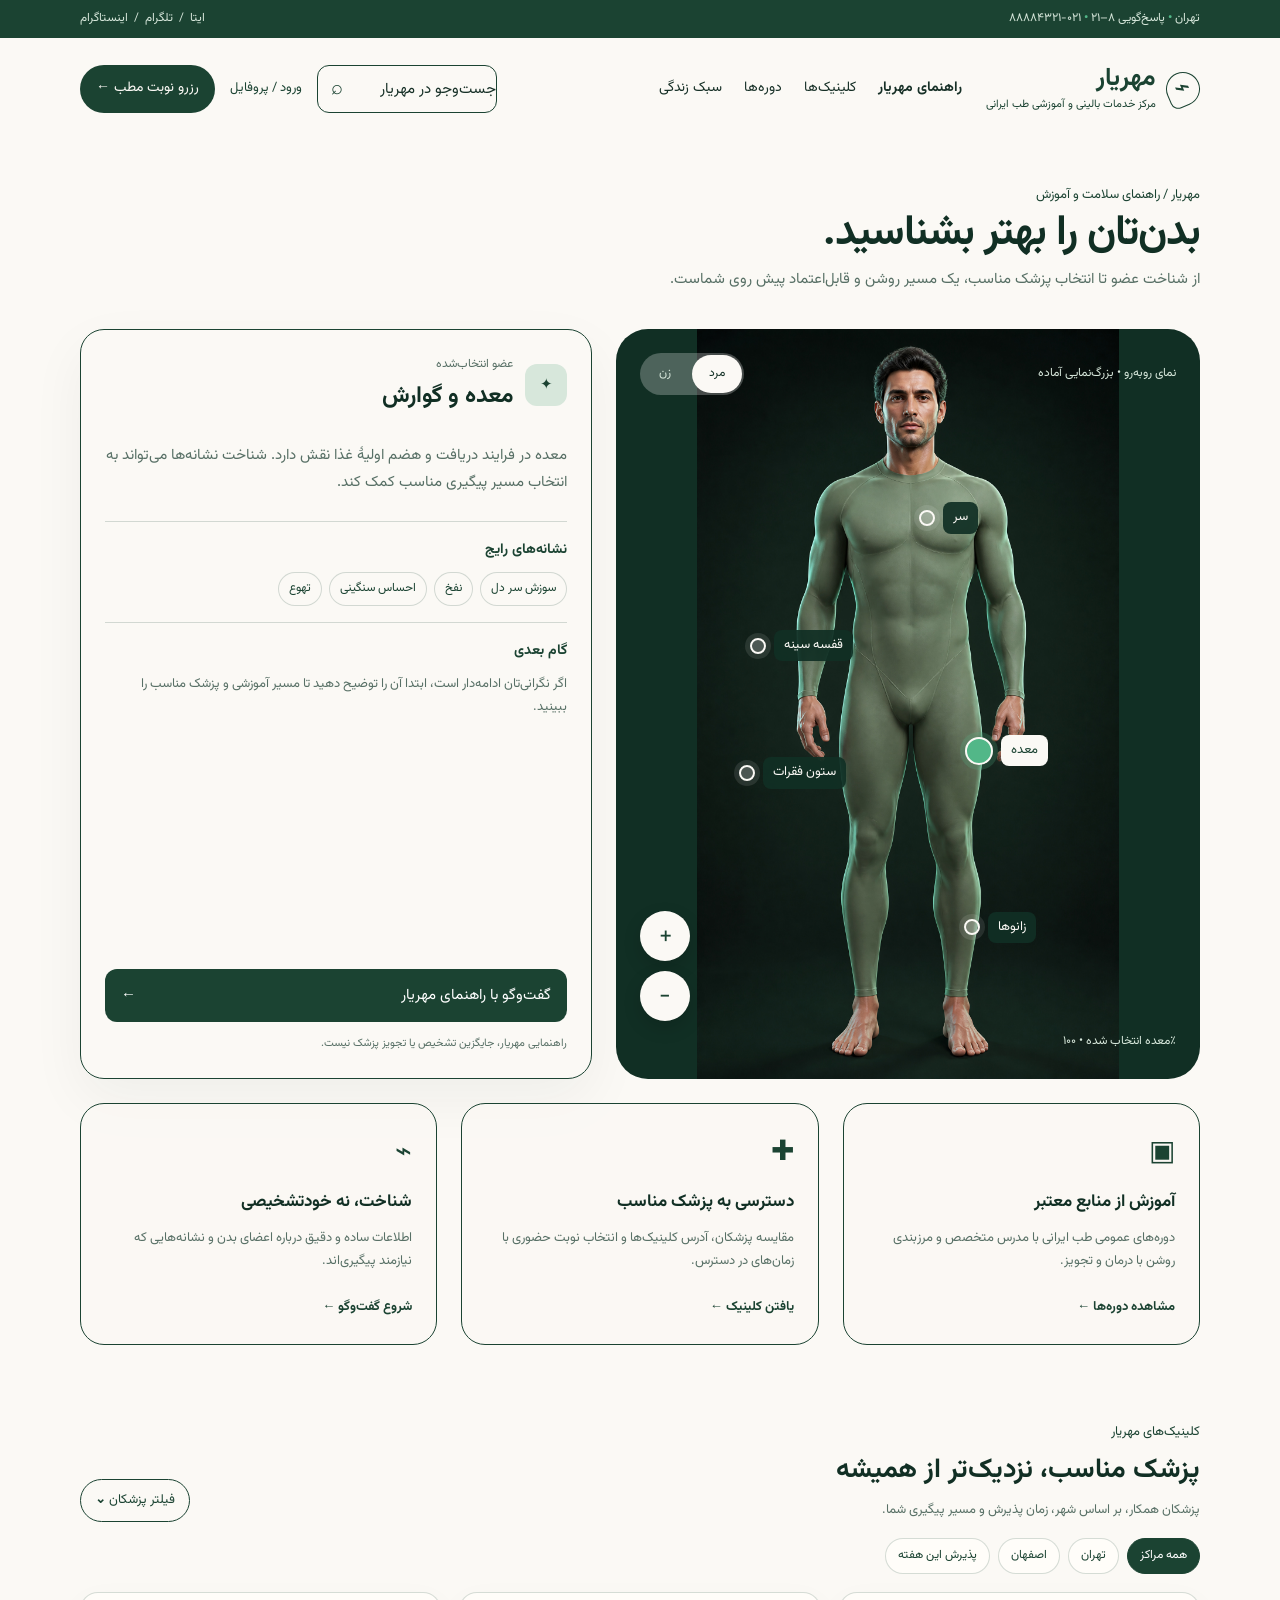
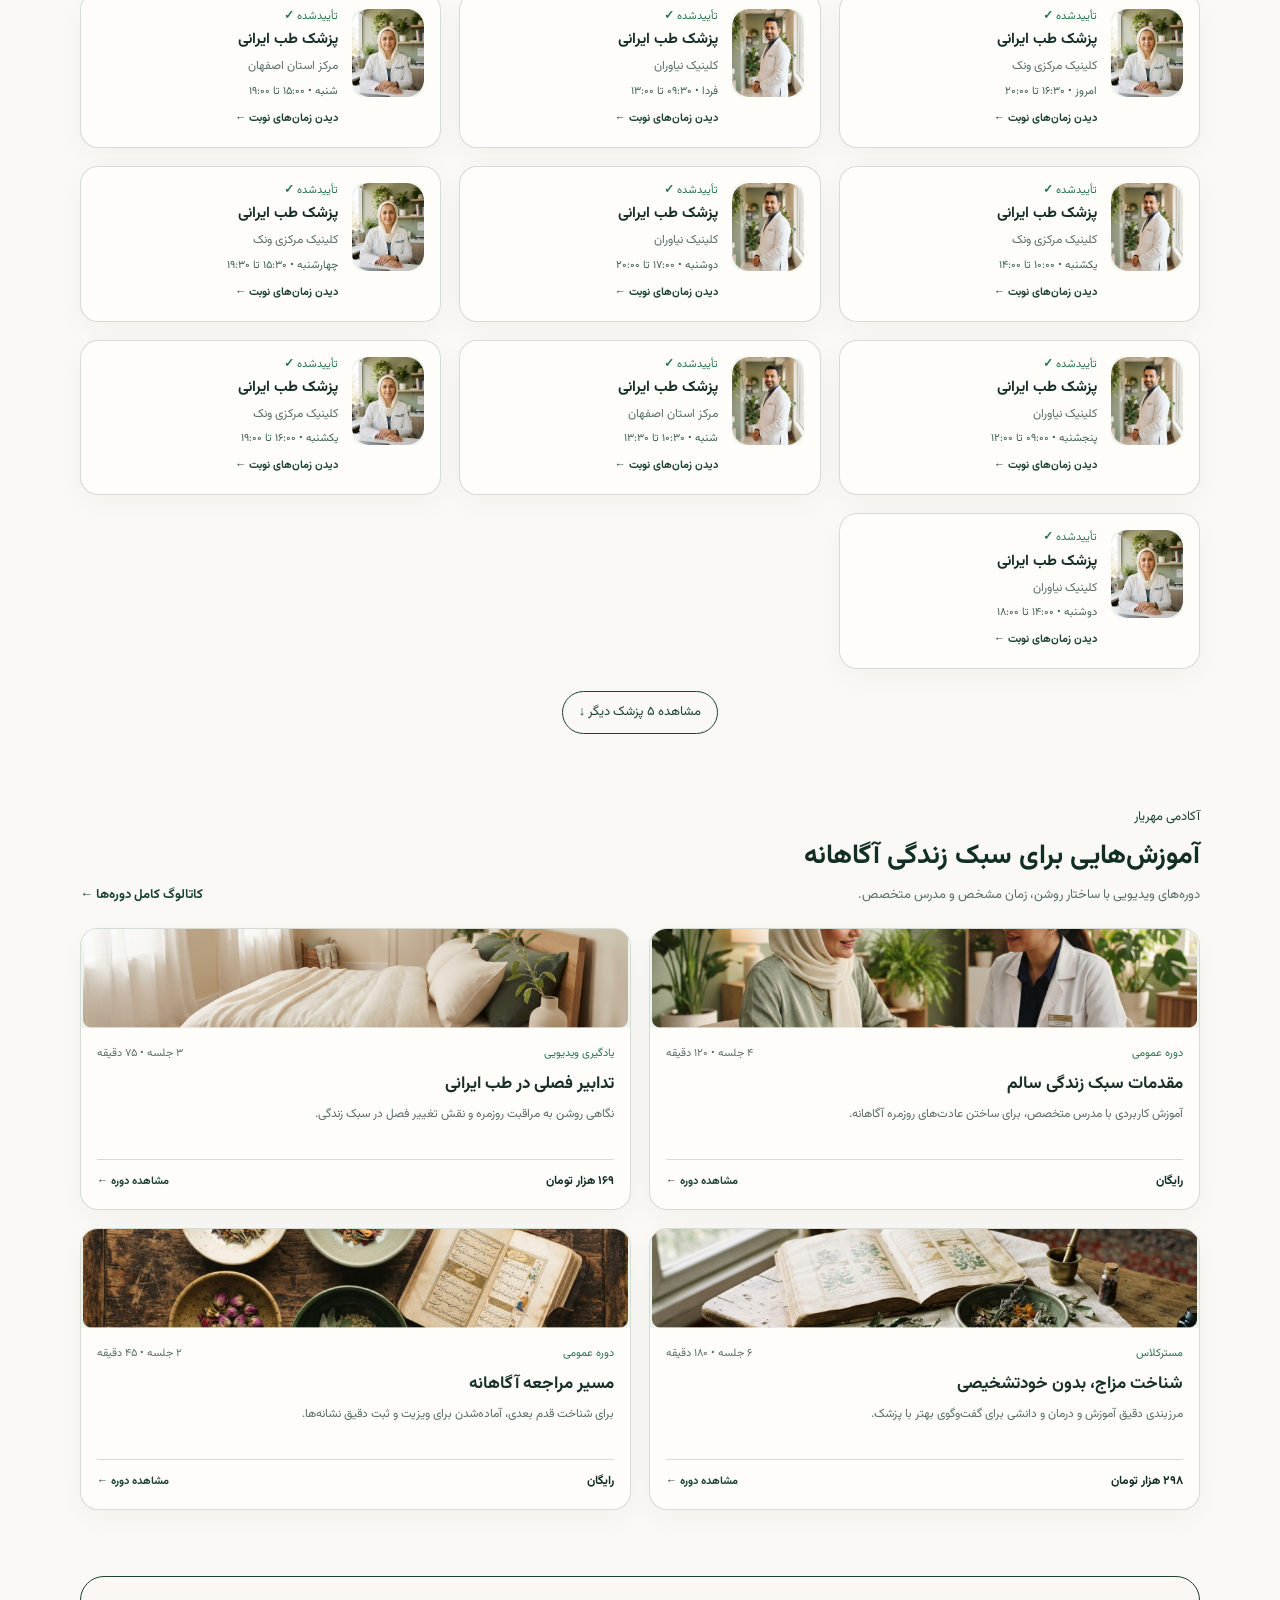
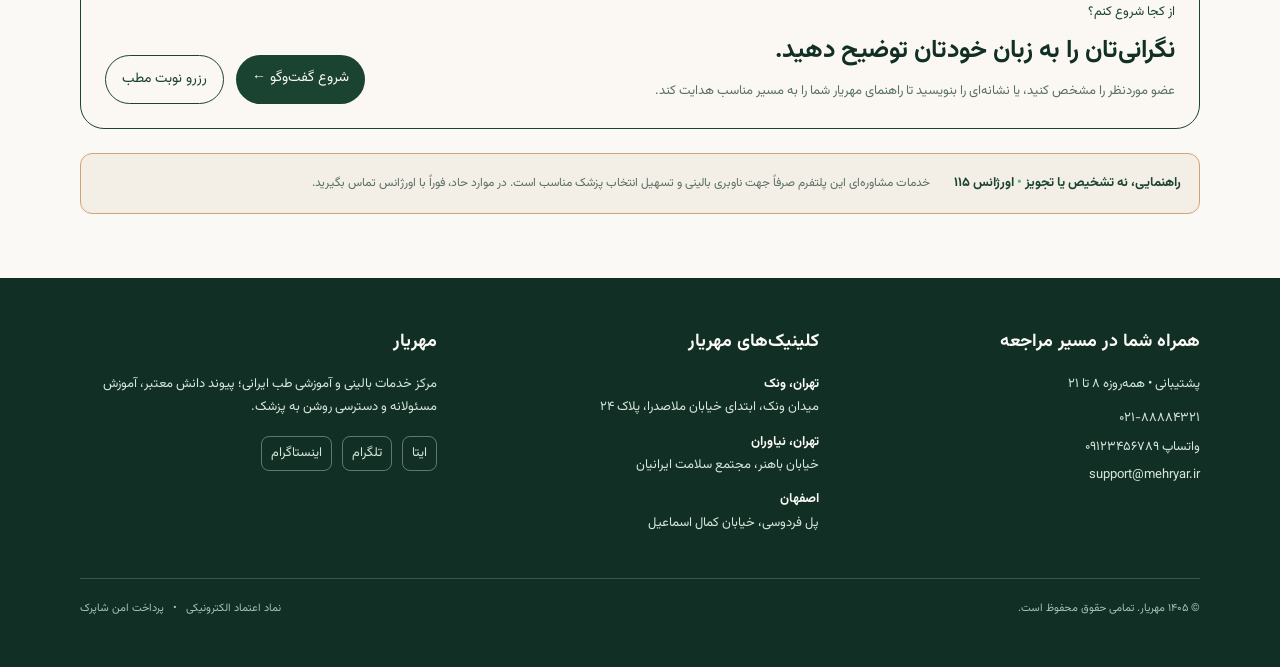
==== commit c885dba2: "Make home navigation interactive Route site search to relevant journeys and make the mobile menu and" ====
--- a/index.html
+++ b/index.html
@@ -17,8 +17,8 @@
     <nav class="main-nav" aria-label="ناوبری اصلی">
       <a class="brand" href="#top" aria-label="مهریار"><span class="brand-mark">⌁</span><span><strong>مهریار</strong><small>مرکز خدمات بالینی و آموزشی طب ایرانی</small></span></a>
       <div class="nav-links"><a class="active" href="#mehryar-guide">راهنمای مهریار</a><a href="clinics.html">کلینیک‌ها</a><a href="courses.html">دوره‌ها</a><a href="#temperament">سبک زندگی</a></div>
-      <div class="nav-actions"><button class="search-button" type="button" aria-label="جستجو">⌕ <span>جستجو</span></button><a class="profile-link" href="profile.html">ورود / پروفایل</a><a class="appointment-button" href="clinics.html">رزرو نوبت مطب <span>←</span></a></div>
-      <button class="menu-button" type="button" aria-label="باز کردن منو">☰</button>
+      <div class="nav-actions"><form class="search-form" id="site-search-form" role="search"><label class="sr-only" for="site-search-input">جست‌وجو در مهریار</label><input id="site-search-input" name="q" autocomplete="off" placeholder="جست‌وجو" /><button type="submit" aria-label="جستجو">⌕</button></form><a class="profile-link" href="profile.html">ورود / پروفایل</a><a class="appointment-button" href="clinics.html">رزرو نوبت مطب <span>←</span></a></div>
+      <button class="menu-button" type="button" aria-label="باز کردن منو" aria-expanded="false">☰</button>
     </nav>
   </header>
 
@@ -56,7 +56,7 @@
 
     <section class="visual-section doctor-showcase" id="doctors" aria-labelledby="clinics-title">
       <div class="section-heading"><div><p>کلینیک‌های مهریار</p><h2 id="clinics-title">پزشک مناسب، نزدیک‌تر از همیشه</h2><span>پزشکان همکار، بر اساس شهر، زمان پذیرش و مسیر پیگیری شما.</span></div><button class="outline-action" type="button" data-filter-toggle>فیلتر پزشکان <b>⌄</b></button></div>
-      <div class="doctor-filters" hidden><button class="filter-chip active" type="button">همه مراکز</button><button class="filter-chip" type="button">تهران</button><button class="filter-chip" type="button">اصفهان</button><button class="filter-chip" type="button">پذیرش این هفته</button></div>
+      <div class="doctor-filters" hidden><button class="filter-chip active" type="button" data-home-filter="all">همه مراکز</button><button class="filter-chip" type="button" data-home-filter="tehran">تهران</button><button class="filter-chip" type="button" data-home-filter="isfahan">اصفهان</button><button class="filter-chip" type="button" data-home-filter="week">پذیرش این هفته</button></div>
       <div class="doctor-grid">
         <article class="doctor-card"><img src="public/figma-assets/figma-Doctor-portrait-4.png" alt="پزشک همکار مهریار" /><div class="doctor-content"><span class="verified">تأییدشده <b>✓</b></span><h3>پزشک طب ایرانی</h3><p>کلینیک مرکزی ونک</p><small>امروز • ۱۶:۳۰ تا ۲۰:۰۰</small><button type="button" data-appointment>دیدن زمان‌های نوبت <b>←</b></button></div></article>
         <article class="doctor-card"><img src="public/figma-assets/figma-Doctor-portrait-5.png" alt="پزشک همکار مهریار" /><div class="doctor-content"><span class="verified">تأییدشده <b>✓</b></span><h3>پزشک طب ایرانی</h3><p>کلینیک نیاوران</p><small>فردا • ۰۹:۳۰ تا ۱۳:۰۰</small><button type="button" data-appointment>دیدن زمان‌های نوبت <b>←</b></button></div></article>
--- a/style.css
+++ b/style.css
@@ -1,3 +1,3 @@
-:root{--cream:#fbf9f5;--ivory:#f4efe6;--forest:#112f24;--green:#1b4332;--mint:#52b788;--pale:#d7e7db;--gold:#d4a373;--ink:#173027;--muted:#587066;--line:rgba(27,67,50,.18);--shell:min(100% - 160px,3355px)}*{box-sizing:border-box}html{scroll-behavior:smooth}body{margin:0;background:var(--cream);color:var(--ink);font:400 15px/1.8 Vazirmatn,Tahoma,sans-serif}button,a,input{font:inherit}button{cursor:pointer}a{text-decoration:none;color:inherit}.utility-bar{height:38px;background:var(--green);color:var(--pale);font-size:12px}.utility-inner,.main-nav,main,.footer-grid,.footer-bottom{width:var(--shell);margin:auto}.utility-inner{height:100%;display:flex;align-items:center;justify-content:space-between;direction:ltr}.utility-inner b,.medical-boundary b{color:var(--mint)}.main-nav{min-height:102px;display:flex;align-items:center;gap:24px}.brand{display:flex;align-items:center;gap:10px;min-width:210px;color:var(--green)}.brand-mark{width:34px;height:34px;border:1.5px solid var(--green);border-radius:50% 50% 50% 8px;display:grid;place-items:center;font-size:26px;line-height:1;transform:rotate(-23deg)}.brand strong{display:block;font-size:25px;line-height:1.25}.brand small{display:block;font-size:11px;white-space:nowrap}.nav-links{display:flex;align-items:center;gap:22px;flex:1}.nav-links a{font-size:14px}.nav-links .active{font-weight:700}.nav-actions{display:flex;align-items:center;gap:15px}.search-button{height:48px;width:180px;padding:0 16px;border:1px solid var(--green);border-radius:12px;background:transparent;text-align:right;color:var(--green)}.login-button{border:0;background:transparent;color:var(--green)}.appointment-button,.primary-action{border:0;border-radius:999px;background:var(--green);color:var(--cream);padding:11px 16px;min-height:46px;font-size:14px;white-space:nowrap}.menu-button{display:none;border:0;background:transparent;font-size:24px}.page-intro{padding:44px 0 36px}.page-intro p,.section-heading p,.start-panel p{margin:0;color:var(--green);font-size:13px}.page-intro h1{margin:0 0 4px;color:var(--forest);font-size:42px;line-height:1.3;letter-spacing:-1px}.page-intro span,.section-heading span{color:var(--muted)}.atlas-layout{display:grid;grid-template-columns:512px minmax(0,744px);justify-content:space-between;gap:24px;direction:ltr}.member-drawer{direction:rtl;min-height:613px;padding:24px;border:1px solid var(--green);border-radius:24px;background:rgba(251,249,245,.7);box-shadow:0 20px 55px rgba(17,47,36,.05);display:flex;flex-direction:column}.drawer-top{display:flex;align-items:center;gap:12px}.drawer-icon{width:42px;height:42px;background:var(--pale);border-radius:12px;display:grid;place-items:center;color:var(--green)}.drawer-top p,.drawer-top h2{margin:0}.drawer-top p{font-size:12px;color:var(--muted)}.drawer-top h2{font-size:23px;color:var(--forest)}.drawer-lead{color:var(--muted);margin:25px 0}.drawer-section{padding:16px 0;border-top:1px solid var(--line)}.drawer-section h3{margin:0 0 9px;color:var(--green);font-size:14px}.drawer-section p{margin:0;color:var(--muted);font-size:13px}.chips{display:flex;flex-wrap:wrap;gap:7px}.chips button{border:1px solid var(--line);border-radius:999px;background:var(--cream);padding:5px 10px;font-size:12px;color:var(--green)}.drawer-cta{border:0;border-radius:12px;background:var(--green);color:#fff;padding:13px 16px;margin-top:auto;text-align:right}.drawer-cta span{float:left}.drawer-note{color:var(--muted);font-size:11px;margin:12px 0 0}.anatomy-stage{position:relative;min-height:750px;overflow:hidden;background:#112f24;border-radius:32px}.anatomy-stage>img{position:absolute;width:100%;height:100%;object-fit:cover;inset:0;transition:transform .25s ease}.stage-toolbar{position:absolute;top:24px;right:24px;left:24px;color:var(--pale);font-size:12px;display:flex;align-items:center;justify-content:space-between;direction:rtl}.sex-switch{padding:2px;border-radius:999px;background:rgba(255,255,255,.25);display:flex;gap:4px}.sex-switch button{border:0;border-radius:999px;padding:8px 17px;background:transparent;color:var(--pale);font-size:12px}.sex-switch .active{color:var(--forest);background:var(--cream)}.hotspot{position:absolute;display:flex;align-items:center;gap:8px;border:0;background:transparent;color:var(--cream);font-size:13px;direction:ltr}.hotspot i{width:16px;height:16px;border:2px solid var(--cream);border-radius:50%;background:rgba(255,255,255,.25);box-shadow:0 0 0 5px rgba(255,255,255,.1)}.hotspot span{background:rgba(17,47,36,.92);border-radius:8px;padding:4px 10px}.hotspot.selected i{width:28px;height:28px;background:var(--mint);box-shadow:0 0 0 5px rgba(82,183,136,.22)}.hotspot.selected span{color:var(--green);background:var(--cream)}.hotspot-head{top:23%;right:37%}.hotspot-chest{top:40%;left:22%}.hotspot-stomach{top:54%;right:25%}.hotspot-spine{top:57%;left:20%}.hotspot-knee{bottom:18%;right:27%}.zoom-tools{position:absolute;left:24px;bottom:58px;display:grid;gap:10px}.zoom-tools button{height:50px;width:50px;border:0;border-radius:50%;background:var(--cream);color:var(--green);font-size:25px;box-shadow:0 7px 18px rgba(0,0,0,.15)}.stage-state{position:absolute;right:24px;bottom:26px;color:var(--pale);font-size:12px}.feature-row{display:grid;grid-template-columns:repeat(3,1fr);gap:24px;padding:24px 0}.feature-row article,.start-panel{border:1px solid var(--green);border-radius:24px;background:rgba(251,249,245,.74);padding:24px}.feature-icon{color:var(--green);font-size:28px}.feature-row h2{font-size:17px;color:var(--forest);margin:9px 0}.feature-row p{min-height:52px;margin:0 0 14px;color:var(--muted);font-size:13px}.feature-row a,.section-link{color:var(--green);font-size:13px;font-weight:700}.visual-section{padding:52px 0 14px}.section-heading{display:flex;justify-content:space-between;align-items:end;gap:20px;margin-bottom:20px}.section-heading h2{margin:3px 0;color:var(--forest);font-size:27px}.section-heading span{display:block;font-size:13px}.outline-action{border:1px solid var(--green);border-radius:999px;background:transparent;color:var(--green);padding:9px 14px;white-space:nowrap;font-size:13px}.doctor-filters{display:flex;flex-wrap:wrap;gap:8px;margin:-4px 0 18px}.filter-chip{border:1px solid var(--line);border-radius:999px;background:#fffdf9;color:var(--green);padding:6px 12px;font-size:12px}.filter-chip.active{background:var(--green);color:#fff;border-color:var(--green)}.doctor-grid{display:grid;grid-template-columns:repeat(3,1fr);gap:18px}.doctor-card{display:flex;align-items:flex-start;gap:14px;min-height:150px;padding:16px;border:1px solid var(--line);border-radius:18px;background:#fffdf9;box-shadow:0 10px 30px rgba(17,47,36,.04);transition:transform .2s,box-shadow .2s}.doctor-card:hover{transform:translateY(-3px);box-shadow:0 16px 36px rgba(17,47,36,.1)}.doctor-card>img{width:72px;height:88px;flex:0 0 72px;object-fit:cover;border-radius:12px}.doctor-content{min-width:0;flex:1}.verified{display:block;color:#287450;font-size:11px;line-height:1.2}.verified b{font-size:12px}.doctor-card h3{font-size:15px;margin:3px 0}.doctor-card p{margin:0;color:var(--muted);font-size:12px}.doctor-card small{display:block;margin-top:4px;color:#3e6450;font-size:11px}.doctor-card button,.course-footer button{padding:0;border:0;background:transparent;color:var(--green);font-size:11px;font-weight:700;margin-top:7px}.show-more{display:block;margin:22px auto 0;border:1px solid var(--green);border-radius:999px;background:transparent;color:var(--green);padding:9px 16px;font-size:13px}.courses-showcase{padding-top:58px}.course-grid{display:grid;grid-template-columns:repeat(2,1fr);gap:18px}.course-card{overflow:hidden;border:1px solid var(--line);border-radius:18px;background:#fffdf9;box-shadow:0 10px 28px rgba(17,47,36,.04)}.course-card>img{width:100%;height:160px;object-fit:cover;display:block}.course-card>div{padding:16px}.course-meta{display:flex;align-items:center;justify-content:space-between;gap:10px}.course-card span{color:#287450;font-size:11px}.course-card small{color:var(--muted);font-size:11px}.course-card h3{font-size:17px;margin:5px 0}.course-card p{min-height:43px;font-size:12px;color:var(--muted);margin:0}.course-footer{display:flex;align-items:center;justify-content:space-between;margin-top:12px;padding-top:11px;border-top:1px solid var(--line)}.course-footer strong{font-size:12px;color:var(--forest)}.course-footer button{margin:0}.start-panel{display:flex;align-items:end;justify-content:space-between;gap:24px;margin:52px 0 24px}.start-panel h2{margin:4px 0;color:var(--forest);font-size:25px}.start-panel span{color:var(--muted);font-size:13px}.start-actions{display:flex;gap:12px;flex-shrink:0}.secondary-action{border:1px solid var(--green);border-radius:999px;padding:11px 16px;color:var(--green);font-size:14px}.medical-boundary{display:flex;align-items:center;gap:24px;padding:18px;border:1px solid var(--gold);border-radius:12px;background:var(--ivory);color:var(--green);font-size:13px;margin-bottom:64px}.medical-boundary span{color:var(--muted);font-size:12px}.site-footer{padding:48px 0;background:var(--forest);color:var(--pale)}.footer-grid{display:grid;grid-template-columns:repeat(3,1fr);gap:24px}.footer-grid h2{margin:0 0 14px;color:var(--cream);font-size:18px}.footer-grid p{font-size:13px;margin:0 0 11px}.footer-grid a{display:block;font-size:13px;margin:5px 0}.footer-grid b{color:var(--cream)}.socials{display:flex;gap:10px}.socials a{border:1px solid rgba(215,231,219,.4);border-radius:8px;padding:5px 9px}.footer-bottom{display:flex;justify-content:space-between;gap:24px;border-top:1px solid rgba(215,231,219,.22);padding-top:20px;margin-top:32px;font-size:11px;color:#aac1b2}@media(max-width:1000px){:root{--shell:min(100% - 48px,744px)}.nav-links{display:none}.main-nav{min-height:74px}.nav-actions{margin-right:auto}.atlas-layout{grid-template-columns:1fr}.member-drawer{min-height:auto;order:2}.anatomy-stage{max-width:744px;width:100%;margin:auto}.feature-row{grid-template-columns:1fr}.feature-row p{min-height:0}.doctor-grid{grid-template-columns:1fr 1fr}}@media(max-width:620px){:root{--shell:calc(100% - 32px)}.utility-inner{justify-content:center}.utility-inner span:first-child{display:none}.main-nav{min-height:64px}.brand{min-width:0}.brand strong{font-size:21px}.brand small{font-size:8px}.nav-actions{display:none}.menu-button{display:block;margin-right:auto}.page-intro{padding:28px 0 24px}.page-intro h1{font-size:29px}.page-intro span{font-size:13px}.anatomy-stage{min-height:580px;border-radius:24px}.stage-toolbar{top:16px;right:16px;left:16px}.stage-toolbar>span{display:none}.hotspot{font-size:11px}.hotspot span{padding:3px 6px}.hotspot-head{right:28%;top:22%}.hotspot-chest{left:5%;top:39%}.hotspot-stomach{right:10%;top:53%}.hotspot-spine{left:3%;top:58%}.hotspot-knee{right:12%;bottom:17%}.zoom-tools{left:15px;bottom:48px}.zoom-tools button{height:40px;width:40px}.stage-state{right:16px;bottom:18px}.feature-row{padding:16px 0}.visual-section{padding-top:38px}.section-heading{display:block}.section-heading h2{font-size:22px}.outline-action,.section-link{display:inline-block;margin-top:10px}.doctor-grid,.course-grid{grid-template-columns:1fr}.course-card>img{height:130px}.start-panel,.medical-boundary,.footer-bottom{display:block}.start-actions{margin-top:18px}.medical-boundary strong,.medical-boundary span{display:block}.medical-boundary span{margin-top:7px}.footer-grid{grid-template-columns:1fr;gap:26px}.footer-bottom span{display:block;margin:8px 0}.site-footer{padding:40px 0}.drawer-cta{margin-top:16px}}
+:root{--cream:#fbf9f5;--ivory:#f4efe6;--forest:#112f24;--green:#1b4332;--mint:#52b788;--pale:#d7e7db;--gold:#d4a373;--ink:#173027;--muted:#587066;--line:rgba(27,67,50,.18);--shell:min(100% - 160px,3355px)}*{box-sizing:border-box}html{scroll-behavior:smooth}body{margin:0;background:var(--cream);color:var(--ink);font:400 15px/1.8 Vazirmatn,Tahoma,sans-serif}button,a,input{font:inherit}button{cursor:pointer}a{text-decoration:none;color:inherit}.utility-bar{height:38px;background:var(--green);color:var(--pale);font-size:12px}.utility-inner,.main-nav,main,.footer-grid,.footer-bottom{width:var(--shell);margin:auto}.utility-inner{height:100%;display:flex;align-items:center;justify-content:space-between;direction:ltr}.utility-inner b,.medical-boundary b{color:var(--mint)}.main-nav{min-height:102px;display:flex;align-items:center;gap:24px}.brand{display:flex;align-items:center;gap:10px;min-width:210px;color:var(--green)}.brand-mark{width:34px;height:34px;border:1.5px solid var(--green);border-radius:50% 50% 50% 8px;display:grid;place-items:center;font-size:26px;line-height:1;transform:rotate(-23deg)}.brand strong{display:block;font-size:25px;line-height:1.25}.brand small{display:block;font-size:11px;white-space:nowrap}.nav-links{display:flex;align-items:center;gap:22px;flex:1}.nav-links a{font-size:14px}.nav-links .active{font-weight:700}.nav-actions{display:flex;align-items:center;gap:15px}.search-form{height:48px;width:180px;display:flex;align-items:center;border:1px solid var(--green);border-radius:12px;overflow:hidden}.search-form input{min-width:0;flex:1;border:0;outline:0;background:transparent;padding:0 12px;color:var(--forest);text-align:right}.search-form button{width:38px;height:100%;border:0;background:transparent;color:var(--green);font-size:20px}.login-button{border:0;background:transparent;color:var(--green)}.appointment-button,.primary-action{border:0;border-radius:999px;background:var(--green);color:var(--cream);padding:11px 16px;min-height:46px;font-size:14px;white-space:nowrap}.menu-button{display:none;border:0;background:transparent;font-size:24px}.page-intro{padding:44px 0 36px}.page-intro p,.section-heading p,.start-panel p{margin:0;color:var(--green);font-size:13px}.page-intro h1{margin:0 0 4px;color:var(--forest);font-size:42px;line-height:1.3;letter-spacing:-1px}.page-intro span,.section-heading span{color:var(--muted)}.atlas-layout{display:grid;grid-template-columns:512px minmax(0,744px);justify-content:space-between;gap:24px;direction:ltr}.member-drawer{direction:rtl;min-height:613px;padding:24px;border:1px solid var(--green);border-radius:24px;background:rgba(251,249,245,.7);box-shadow:0 20px 55px rgba(17,47,36,.05);display:flex;flex-direction:column}.drawer-top{display:flex;align-items:center;gap:12px}.drawer-icon{width:42px;height:42px;background:var(--pale);border-radius:12px;display:grid;place-items:center;color:var(--green)}.drawer-top p,.drawer-top h2{margin:0}.drawer-top p{font-size:12px;color:var(--muted)}.drawer-top h2{font-size:23px;color:var(--forest)}.drawer-lead{color:var(--muted);margin:25px 0}.drawer-section{padding:16px 0;border-top:1px solid var(--line)}.drawer-section h3{margin:0 0 9px;color:var(--green);font-size:14px}.drawer-section p{margin:0;color:var(--muted);font-size:13px}.chips{display:flex;flex-wrap:wrap;gap:7px}.chips button{border:1px solid var(--line);border-radius:999px;background:var(--cream);padding:5px 10px;font-size:12px;color:var(--green)}.drawer-cta{border:0;border-radius:12px;background:var(--green);color:#fff;padding:13px 16px;margin-top:auto;text-align:right}.drawer-cta span{float:left}.drawer-note{color:var(--muted);font-size:11px;margin:12px 0 0}.anatomy-stage{position:relative;min-height:750px;overflow:hidden;background:#112f24;border-radius:32px}.anatomy-stage>img{position:absolute;width:100%;height:100%;object-fit:cover;inset:0;transition:transform .25s ease}.stage-toolbar{position:absolute;top:24px;right:24px;left:24px;color:var(--pale);font-size:12px;display:flex;align-items:center;justify-content:space-between;direction:rtl}.sex-switch{padding:2px;border-radius:999px;background:rgba(255,255,255,.25);display:flex;gap:4px}.sex-switch button{border:0;border-radius:999px;padding:8px 17px;background:transparent;color:var(--pale);font-size:12px}.sex-switch .active{color:var(--forest);background:var(--cream)}.hotspot{position:absolute;display:flex;align-items:center;gap:8px;border:0;background:transparent;color:var(--cream);font-size:13px;direction:ltr}.hotspot i{width:16px;height:16px;border:2px solid var(--cream);border-radius:50%;background:rgba(255,255,255,.25);box-shadow:0 0 0 5px rgba(255,255,255,.1)}.hotspot span{background:rgba(17,47,36,.92);border-radius:8px;padding:4px 10px}.hotspot.selected i{width:28px;height:28px;background:var(--mint);box-shadow:0 0 0 5px rgba(82,183,136,.22)}.hotspot.selected span{color:var(--green);background:var(--cream)}.hotspot-head{top:23%;right:37%}.hotspot-chest{top:40%;left:22%}.hotspot-stomach{top:54%;right:25%}.hotspot-spine{top:57%;left:20%}.hotspot-knee{bottom:18%;right:27%}.zoom-tools{position:absolute;left:24px;bottom:58px;display:grid;gap:10px}.zoom-tools button{height:50px;width:50px;border:0;border-radius:50%;background:var(--cream);color:var(--green);font-size:25px;box-shadow:0 7px 18px rgba(0,0,0,.15)}.stage-state{position:absolute;right:24px;bottom:26px;color:var(--pale);font-size:12px}.feature-row{display:grid;grid-template-columns:repeat(3,1fr);gap:24px;padding:24px 0}.feature-row article,.start-panel{border:1px solid var(--green);border-radius:24px;background:rgba(251,249,245,.74);padding:24px}.feature-icon{color:var(--green);font-size:28px}.feature-row h2{font-size:17px;color:var(--forest);margin:9px 0}.feature-row p{min-height:52px;margin:0 0 14px;color:var(--muted);font-size:13px}.feature-row a,.section-link{color:var(--green);font-size:13px;font-weight:700}.visual-section{padding:52px 0 14px}.section-heading{display:flex;justify-content:space-between;align-items:end;gap:20px;margin-bottom:20px}.section-heading h2{margin:3px 0;color:var(--forest);font-size:27px}.section-heading span{display:block;font-size:13px}.outline-action{border:1px solid var(--green);border-radius:999px;background:transparent;color:var(--green);padding:9px 14px;white-space:nowrap;font-size:13px}.doctor-filters{display:flex;flex-wrap:wrap;gap:8px;margin:-4px 0 18px}.filter-chip{border:1px solid var(--line);border-radius:999px;background:#fffdf9;color:var(--green);padding:6px 12px;font-size:12px}.filter-chip.active{background:var(--green);color:#fff;border-color:var(--green)}.doctor-grid{display:grid;grid-template-columns:repeat(3,1fr);gap:18px}.doctor-card{display:flex;align-items:flex-start;gap:14px;min-height:150px;padding:16px;border:1px solid var(--line);border-radius:18px;background:#fffdf9;box-shadow:0 10px 30px rgba(17,47,36,.04);transition:transform .2s,box-shadow .2s}.doctor-card:hover{transform:translateY(-3px);box-shadow:0 16px 36px rgba(17,47,36,.1)}.doctor-card>img{width:72px;height:88px;flex:0 0 72px;object-fit:cover;border-radius:12px}.doctor-content{min-width:0;flex:1}.verified{display:block;color:#287450;font-size:11px;line-height:1.2}.verified b{font-size:12px}.doctor-card h3{font-size:15px;margin:3px 0}.doctor-card p{margin:0;color:var(--muted);font-size:12px}.doctor-card small{display:block;margin-top:4px;color:#3e6450;font-size:11px}.doctor-card button,.course-footer button{padding:0;border:0;background:transparent;color:var(--green);font-size:11px;font-weight:700;margin-top:7px}.show-more{display:block;margin:22px auto 0;border:1px solid var(--green);border-radius:999px;background:transparent;color:var(--green);padding:9px 16px;font-size:13px}.courses-showcase{padding-top:58px}.course-grid{display:grid;grid-template-columns:repeat(2,1fr);gap:18px}.course-card{overflow:hidden;border:1px solid var(--line);border-radius:18px;background:#fffdf9;box-shadow:0 10px 28px rgba(17,47,36,.04)}.course-card>img{width:100%;height:160px;object-fit:cover;display:block}.course-card>div{padding:16px}.course-meta{display:flex;align-items:center;justify-content:space-between;gap:10px}.course-card span{color:#287450;font-size:11px}.course-card small{color:var(--muted);font-size:11px}.course-card h3{font-size:17px;margin:5px 0}.course-card p{min-height:43px;font-size:12px;color:var(--muted);margin:0}.course-footer{display:flex;align-items:center;justify-content:space-between;margin-top:12px;padding-top:11px;border-top:1px solid var(--line)}.course-footer strong{font-size:12px;color:var(--forest)}.course-footer button{margin:0}.start-panel{display:flex;align-items:end;justify-content:space-between;gap:24px;margin:52px 0 24px}.start-panel h2{margin:4px 0;color:var(--forest);font-size:25px}.start-panel span{color:var(--muted);font-size:13px}.start-actions{display:flex;gap:12px;flex-shrink:0}.secondary-action{border:1px solid var(--green);border-radius:999px;padding:11px 16px;color:var(--green);font-size:14px}.medical-boundary{display:flex;align-items:center;gap:24px;padding:18px;border:1px solid var(--gold);border-radius:12px;background:var(--ivory);color:var(--green);font-size:13px;margin-bottom:64px}.medical-boundary span{color:var(--muted);font-size:12px}.site-footer{padding:48px 0;background:var(--forest);color:var(--pale)}.footer-grid{display:grid;grid-template-columns:repeat(3,1fr);gap:24px}.footer-grid h2{margin:0 0 14px;color:var(--cream);font-size:18px}.footer-grid p{font-size:13px;margin:0 0 11px}.footer-grid a{display:block;font-size:13px;margin:5px 0}.footer-grid b{color:var(--cream)}.socials{display:flex;gap:10px}.socials a{border:1px solid rgba(215,231,219,.4);border-radius:8px;padding:5px 9px}.footer-bottom{display:flex;justify-content:space-between;gap:24px;border-top:1px solid rgba(215,231,219,.22);padding-top:20px;margin-top:32px;font-size:11px;color:#aac1b2}@media(max-width:1000px){:root{--shell:min(100% - 48px,744px)}.nav-links{display:none}.main-nav{min-height:74px}.nav-actions{margin-right:auto}.atlas-layout{grid-template-columns:1fr}.member-drawer{min-height:auto;order:2}.anatomy-stage{max-width:744px;width:100%;margin:auto}.feature-row{grid-template-columns:1fr}.feature-row p{min-height:0}.doctor-grid{grid-template-columns:1fr 1fr}}@media(max-width:620px){:root{--shell:calc(100% - 32px)}.utility-inner{justify-content:center}.utility-inner span:first-child{display:none}.main-nav{min-height:64px}.brand{min-width:0}.brand strong{font-size:21px}.brand small{font-size:8px}.nav-actions{display:none}.menu-button{display:block;margin-right:auto}.page-intro{padding:28px 0 24px}.page-intro h1{font-size:29px}.page-intro span{font-size:13px}.anatomy-stage{min-height:580px;border-radius:24px}.stage-toolbar{top:16px;right:16px;left:16px}.stage-toolbar>span{display:none}.hotspot{font-size:11px}.hotspot span{padding:3px 6px}.hotspot-head{right:28%;top:22%}.hotspot-chest{left:5%;top:39%}.hotspot-stomach{right:10%;top:53%}.hotspot-spine{left:3%;top:58%}.hotspot-knee{right:12%;bottom:17%}.zoom-tools{left:15px;bottom:48px}.zoom-tools button{height:40px;width:40px}.stage-state{right:16px;bottom:18px}.feature-row{padding:16px 0}.visual-section{padding-top:38px}.section-heading{display:block}.section-heading h2{font-size:22px}.outline-action,.section-link{display:inline-block;margin-top:10px}.doctor-grid,.course-grid{grid-template-columns:1fr}.course-card>img{height:130px}.start-panel,.medical-boundary,.footer-bottom{display:block}.start-actions{margin-top:18px}.medical-boundary strong,.medical-boundary span{display:block}.medical-boundary span{margin-top:7px}.footer-grid{grid-template-columns:1fr;gap:26px}.footer-bottom span{display:block;margin:8px 0}.site-footer{padding:40px 0}.drawer-cta{margin-top:16px}}
 /* Home chat replacement and image-fit corrections */
-.home-chat-stage{min-height:613px;padding:28px;border-radius:32px;background:radial-gradient(circle at 72% 8%,rgba(82,183,136,.24),transparent 30%),#112f24;color:var(--cream);display:flex;flex-direction:column;box-shadow:0 22px 55px rgba(17,47,36,.18)}.home-chat-top{display:flex;justify-content:space-between;align-items:start;padding-bottom:18px;border-bottom:1px solid rgba(215,231,219,.28)}.home-chat-top p{margin:0;color:var(--pale);font-size:12px}.home-chat-top h2{margin:3px 0;font-size:25px}.home-chat-top>span{padding:5px 9px;border-radius:99px;background:rgba(215,231,219,.13);color:var(--pale);font-size:10px}.home-chat-messages{flex:1;min-height:280px;padding:25px 0;overflow:auto}.home-bot-message,.home-user-message{display:flex;max-width:82%;margin:0 0 12px}.home-bot-message>span{display:grid;place-items:center;width:34px;height:34px;margin-left:9px;border-radius:11px;background:var(--mint);color:var(--forest);font-size:20px}.home-bot-message>div,.home-user-message>div{padding:12px 14px;border-radius:5px 15px 15px 15px;background:rgba(240,250,241,.93);color:var(--forest);font-size:13px;line-height:1.9}.home-bot-message small{display:block;margin-top:5px;color:var(--muted);font-size:10px}.home-user-message{margin-right:auto}.home-user-message>div{border-radius:15px 5px 15px 15px;background:#2d6a4f;color:#fff}.home-chat-prompts{display:flex;flex-wrap:wrap;gap:7px;margin-bottom:12px}.home-chat-prompts button{border:1px solid rgba(215,231,219,.42);border-radius:999px;background:transparent;color:var(--pale);padding:6px 10px;font-size:11px}.home-chat-form{display:flex;gap:8px;padding:7px;border:1px solid rgba(215,231,219,.45);border-radius:13px;background:#fff}.home-chat-form input{flex:1;border:0;outline:0;background:transparent;color:var(--forest);padding:6px}.home-chat-form button{width:38px;border:0;border-radius:9px;background:var(--green);color:#fff;font-size:19px}.home-chat-warning{margin:10px 0 0;color:#d7e7db;font-size:10px}.course-card>img{height:auto;aspect-ratio:1054/190;object-fit:contain;background:#edf4ed}.doctor-card>img{object-fit:contain;background:#edf4ed}.home-chat-stage{direction:rtl}@media(max-width:620px){.home-chat-stage{min-height:540px;padding:18px;border-radius:24px}.home-chat-top h2{font-size:21px}.home-chat-top>span{display:none}.home-chat-messages{min-height:230px}.home-bot-message,.home-user-message{max-width:94%}}.profile-link{color:var(--green);font-size:13px;text-decoration:none;white-space:nowrap}.profile-link:hover{color:#287450}.anatomy-stage>img{object-fit:contain}+.home-chat-stage{min-height:613px;padding:28px;border-radius:32px;background:radial-gradient(circle at 72% 8%,rgba(82,183,136,.24),transparent 30%),#112f24;color:var(--cream);display:flex;flex-direction:column;box-shadow:0 22px 55px rgba(17,47,36,.18)}.home-chat-top{display:flex;justify-content:space-between;align-items:start;padding-bottom:18px;border-bottom:1px solid rgba(215,231,219,.28)}.home-chat-top p{margin:0;color:var(--pale);font-size:12px}.home-chat-top h2{margin:3px 0;font-size:25px}.home-chat-top>span{padding:5px 9px;border-radius:99px;background:rgba(215,231,219,.13);color:var(--pale);font-size:10px}.home-chat-messages{flex:1;min-height:280px;padding:25px 0;overflow:auto}.home-bot-message,.home-user-message{display:flex;max-width:82%;margin:0 0 12px}.home-bot-message>span{display:grid;place-items:center;width:34px;height:34px;margin-left:9px;border-radius:11px;background:var(--mint);color:var(--forest);font-size:20px}.home-bot-message>div,.home-user-message>div{padding:12px 14px;border-radius:5px 15px 15px 15px;background:rgba(240,250,241,.93);color:var(--forest);font-size:13px;line-height:1.9}.home-bot-message small{display:block;margin-top:5px;color:var(--muted);font-size:10px}.home-user-message{margin-right:auto}.home-user-message>div{border-radius:15px 5px 15px 15px;background:#2d6a4f;color:#fff}.home-chat-prompts{display:flex;flex-wrap:wrap;gap:7px;margin-bottom:12px}.home-chat-prompts button{border:1px solid rgba(215,231,219,.42);border-radius:999px;background:transparent;color:var(--pale);padding:6px 10px;font-size:11px}.home-chat-form{display:flex;gap:8px;padding:7px;border:1px solid rgba(215,231,219,.45);border-radius:13px;background:#fff}.home-chat-form input{flex:1;border:0;outline:0;background:transparent;color:var(--forest);padding:6px}.home-chat-form button{width:38px;border:0;border-radius:9px;background:var(--green);color:#fff;font-size:19px}.home-chat-warning{margin:10px 0 0;color:#d7e7db;font-size:10px}.course-card>img{height:auto;aspect-ratio:1054/190;object-fit:contain;background:#edf4ed}.doctor-card>img{object-fit:contain;background:#edf4ed}.home-chat-stage{direction:rtl}@media(max-width:620px){.home-chat-stage{min-height:540px;padding:18px;border-radius:24px}.home-chat-top h2{font-size:21px}.home-chat-top>span{display:none}.home-chat-messages{min-height:230px}.home-bot-message,.home-user-message{max-width:94%}}.profile-link{color:var(--green);font-size:13px;text-decoration:none;white-space:nowrap}.profile-link:hover{color:#287450}.anatomy-stage>img{object-fit:contain}@media(max-width:620px){.main-nav.menu-open{height:auto;padding:12px 0;flex-wrap:wrap}.main-nav.menu-open .nav-links{display:flex;order:4;flex-basis:100%;padding-top:12px;border-top:1px solid var(--line);justify-content:space-between}.main-nav.menu-open .nav-links a{font-size:12px}.main-nav.menu-open .nav-actions{display:none}}
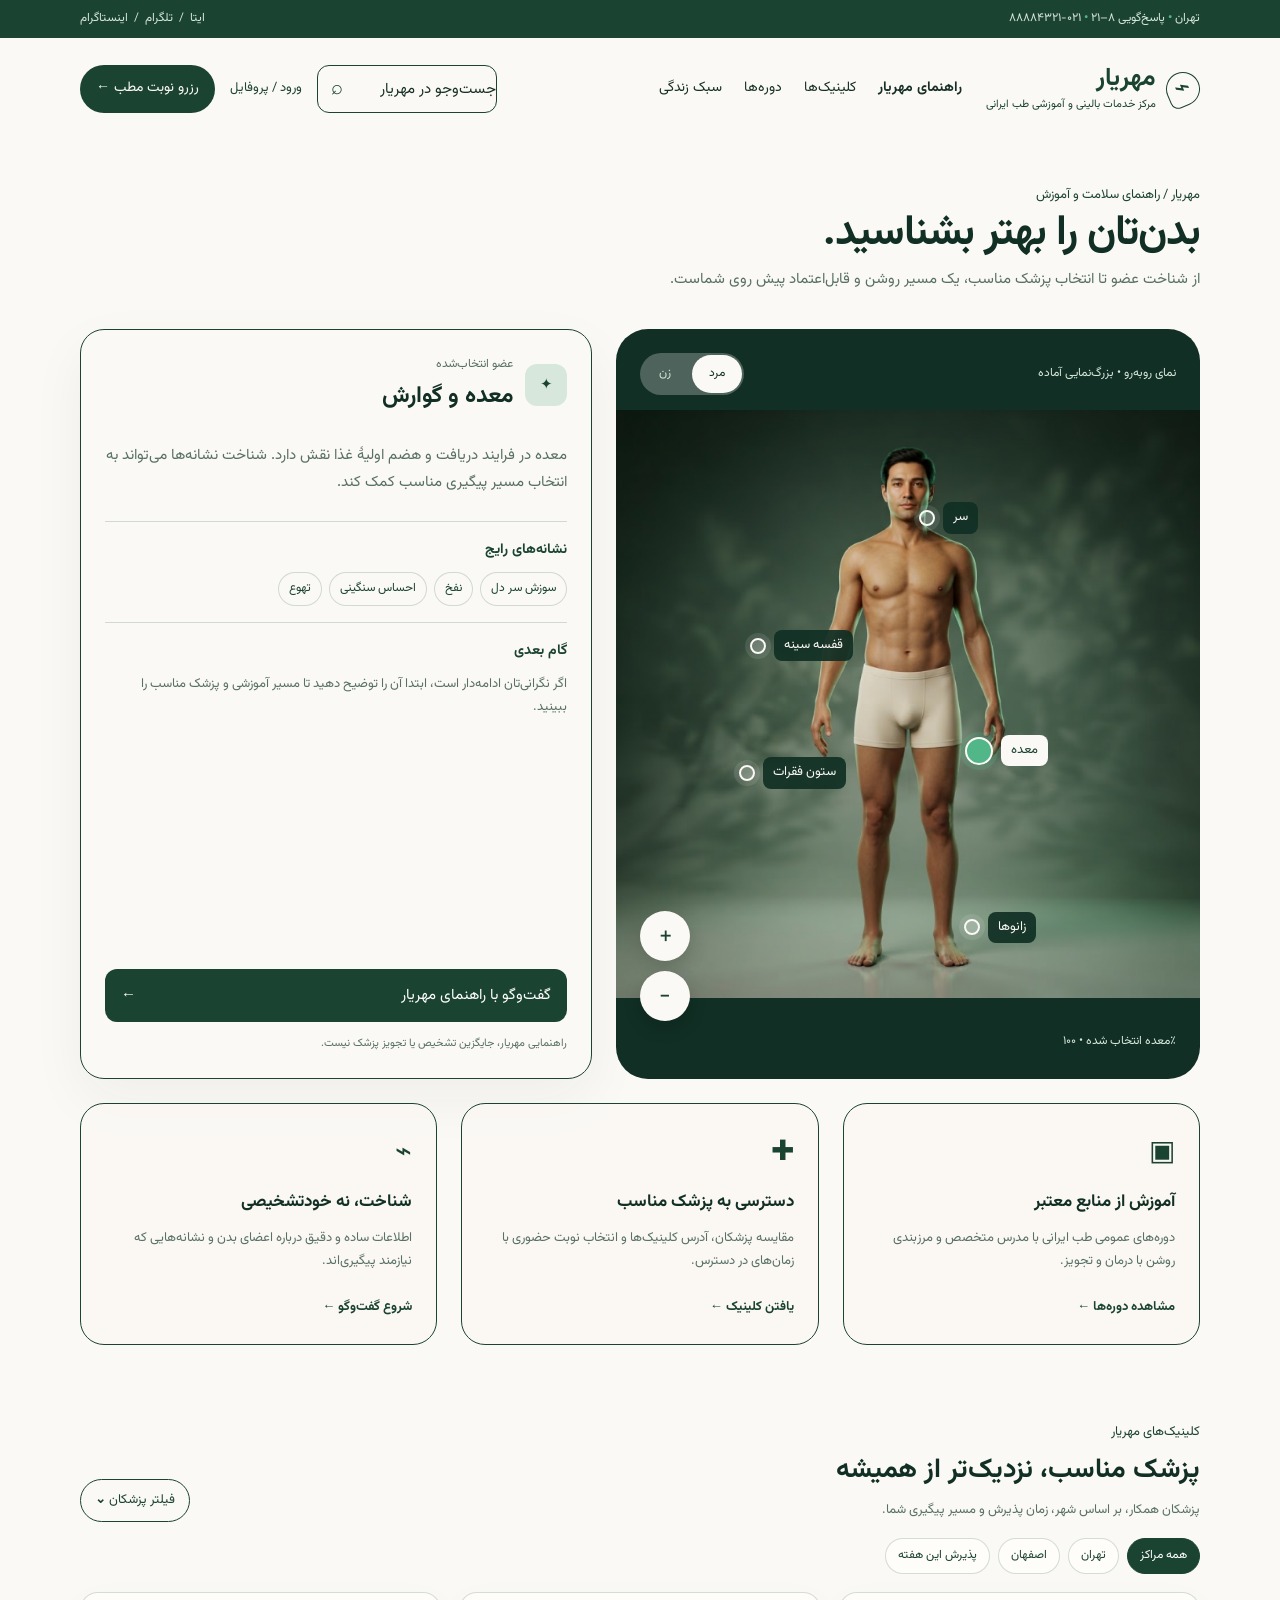
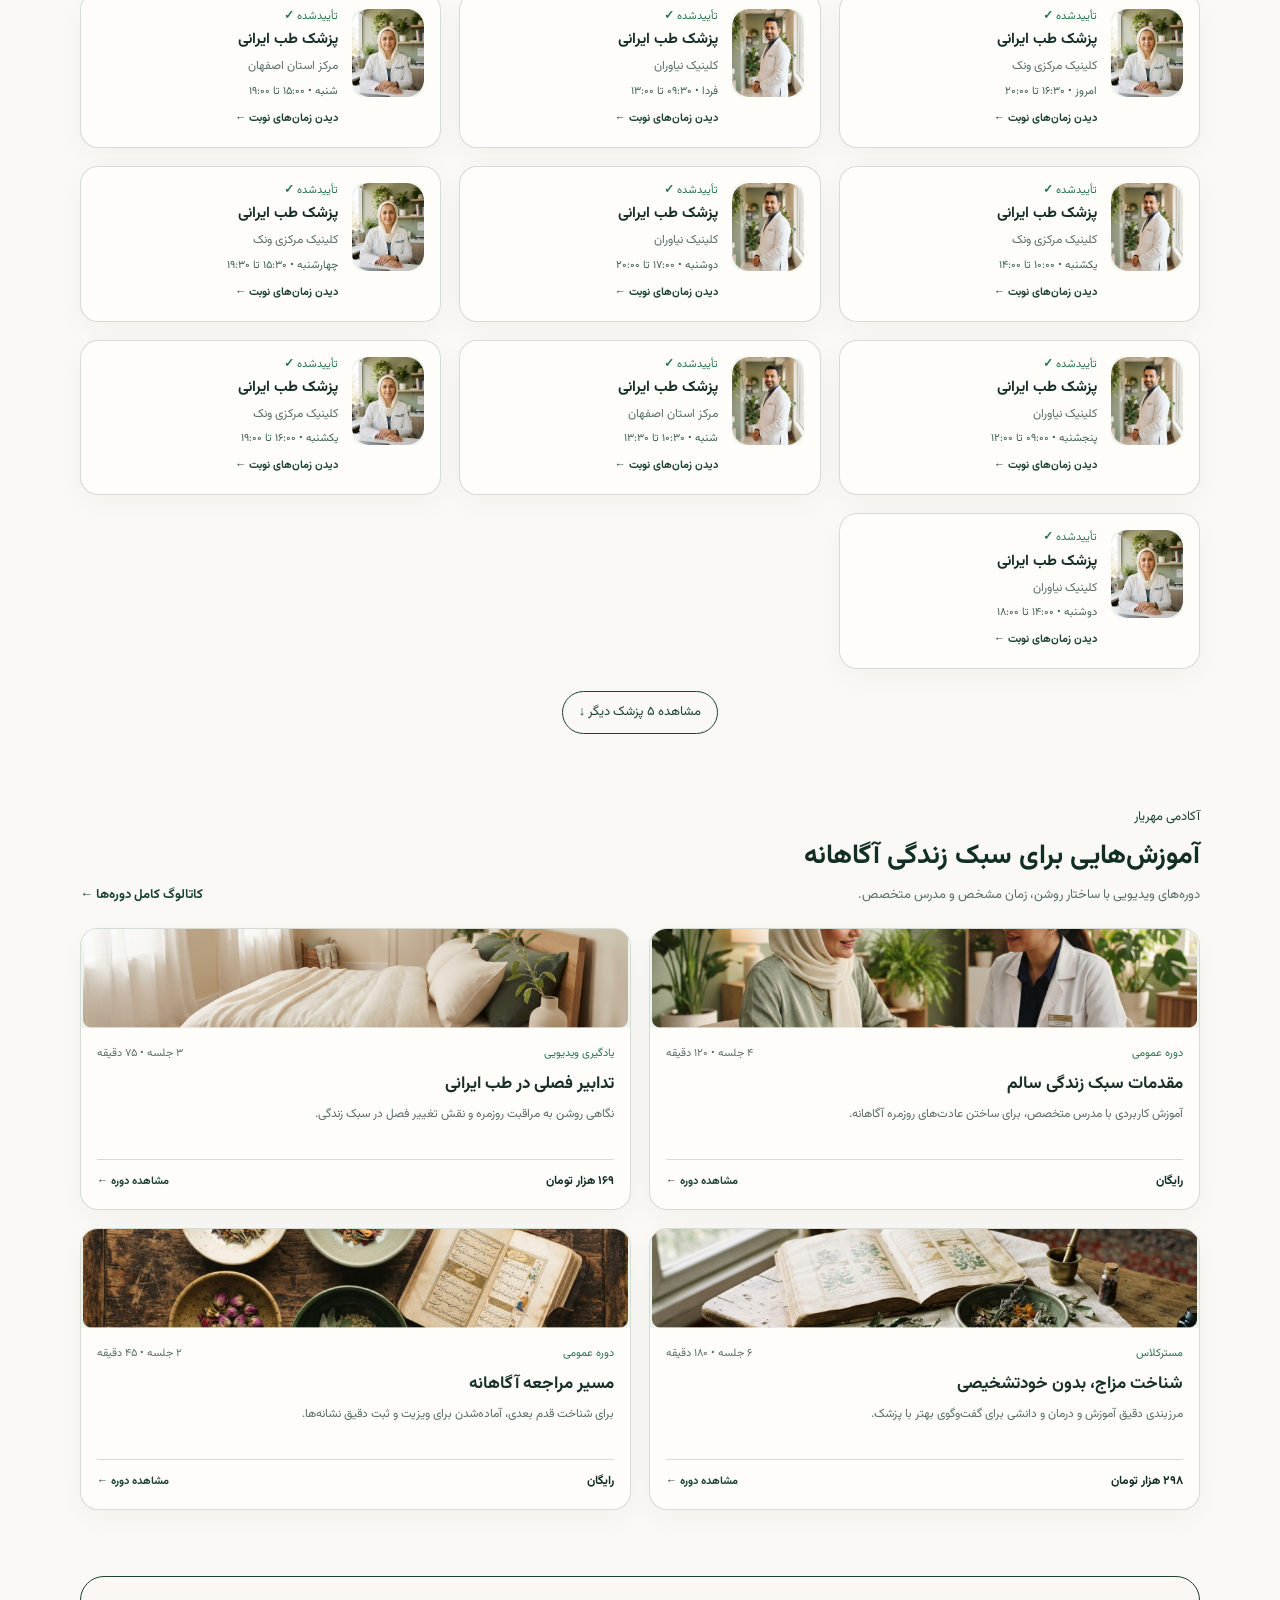
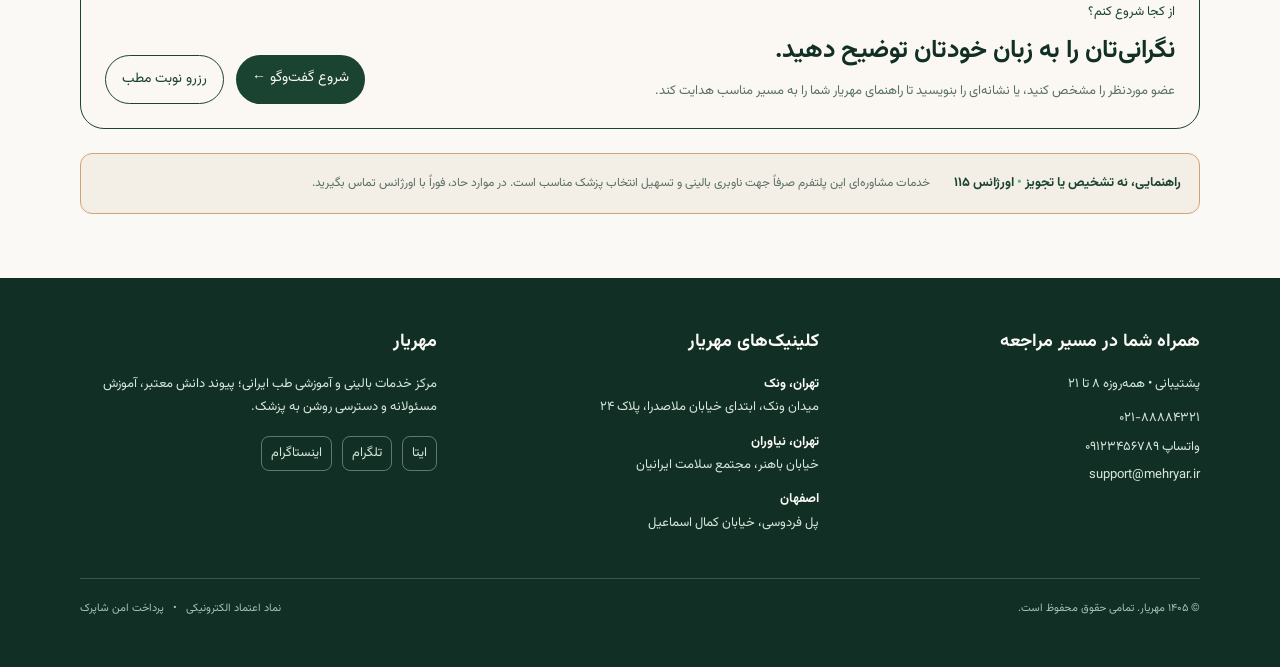
==== commit 2ef73167: "Harden booking and learning flows Keep the Figma atlas reference intact while making doctor filters," ====
--- a/index.html
+++ b/index.html
@@ -17,7 +17,7 @@
     <nav class="main-nav" aria-label="ناوبری اصلی">
       <a class="brand" href="#top" aria-label="مهریار"><span class="brand-mark">⌁</span><span><strong>مهریار</strong><small>مرکز خدمات بالینی و آموزشی طب ایرانی</small></span></a>
       <div class="nav-links"><a class="active" href="#mehryar-guide">راهنمای مهریار</a><a href="clinics.html">کلینیک‌ها</a><a href="courses.html">دوره‌ها</a><a href="#temperament">سبک زندگی</a></div>
-      <div class="nav-actions"><form class="search-form" id="site-search-form" role="search"><label class="sr-only" for="site-search-input">جست‌وجو در مهریار</label><input id="site-search-input" name="q" autocomplete="off" placeholder="جست‌وجو" /><button type="submit" aria-label="جستجو">⌕</button></form><a class="profile-link" href="profile.html">ورود / پروفایل</a><a class="appointment-button" href="clinics.html">رزرو نوبت مطب <span>←</span></a></div>
+      <div class="nav-actions"><form class="search-form" id="site-search-form" role="search"><label class="sr-only" for="site-search-input">جست‌وجو در مهریار</label><input id="site-search-input" name="q" autocomplete="off" placeholder="جست‌وجو" /><button type="submit" aria-label="جستجو">⌕</button></form><a class="profile-link" href="dashboard.html">ورود / پروفایل</a><a class="appointment-button" href="clinics.html">رزرو نوبت مطب <span>←</span></a></div>
       <button class="menu-button" type="button" aria-label="باز کردن منو" aria-expanded="false">☰</button>
     </nav>
   </header>
@@ -36,7 +36,7 @@
       </aside>
 
       <section class="anatomy-stage" aria-label="نمای تعاملی بدن">
-        <img id="anatomy-image" src="public/media/mehryar-clinical-anatomy.jpg" alt="نمای بالینی بدن انسان" />
+        <img id="anatomy-image" src="public/figma-assets/figma-Anatomical-human-visualization-1.png" alt="نمای بالینی بدن انسان" />
         <div class="stage-toolbar"><span>نمای روبه‌رو • بزرگ‌نمایی آماده</span><div class="sex-switch"><button class="active" type="button">مرد</button><button type="button">زن</button></div></div>
         <button class="hotspot hotspot-head" type="button" data-member="سر"><i></i><span>سر</span></button>
         <button class="hotspot hotspot-chest" type="button" data-member="قفسه سینه"><i></i><span>قفسه سینه</span></button>
@@ -58,16 +58,16 @@
       <div class="section-heading"><div><p>کلینیک‌های مهریار</p><h2 id="clinics-title">پزشک مناسب، نزدیک‌تر از همیشه</h2><span>پزشکان همکار، بر اساس شهر، زمان پذیرش و مسیر پیگیری شما.</span></div><button class="outline-action" type="button" data-filter-toggle>فیلتر پزشکان <b>⌄</b></button></div>
       <div class="doctor-filters" hidden><button class="filter-chip active" type="button" data-home-filter="all">همه مراکز</button><button class="filter-chip" type="button" data-home-filter="tehran">تهران</button><button class="filter-chip" type="button" data-home-filter="isfahan">اصفهان</button><button class="filter-chip" type="button" data-home-filter="week">پذیرش این هفته</button></div>
       <div class="doctor-grid">
-        <article class="doctor-card"><img src="public/figma-assets/figma-Doctor-portrait-4.png" alt="پزشک همکار مهریار" /><div class="doctor-content"><span class="verified">تأییدشده <b>✓</b></span><h3>پزشک طب ایرانی</h3><p>کلینیک مرکزی ونک</p><small>امروز • ۱۶:۳۰ تا ۲۰:۰۰</small><button type="button" data-appointment>دیدن زمان‌های نوبت <b>←</b></button></div></article>
-        <article class="doctor-card"><img src="public/figma-assets/figma-Doctor-portrait-5.png" alt="پزشک همکار مهریار" /><div class="doctor-content"><span class="verified">تأییدشده <b>✓</b></span><h3>پزشک طب ایرانی</h3><p>کلینیک نیاوران</p><small>فردا • ۰۹:۳۰ تا ۱۳:۰۰</small><button type="button" data-appointment>دیدن زمان‌های نوبت <b>←</b></button></div></article>
-        <article class="doctor-card"><img src="public/figma-assets/figma-Doctor-portrait-7.png" alt="پزشک همکار مهریار" /><div class="doctor-content"><span class="verified">تأییدشده <b>✓</b></span><h3>پزشک طب ایرانی</h3><p>مرکز استان اصفهان</p><small>شنبه • ۱۵:۰۰ تا ۱۹:۰۰</small><button type="button" data-appointment>دیدن زمان‌های نوبت <b>←</b></button></div></article>
-        <article class="doctor-card"><img src="public/figma-assets/figma-Doctor-portrait-8.png" alt="پزشک همکار مهریار" /><div class="doctor-content"><span class="verified">تأییدشده <b>✓</b></span><h3>پزشک طب ایرانی</h3><p>کلینیک مرکزی ونک</p><small>یکشنبه • ۱۰:۰۰ تا ۱۴:۰۰</small><button type="button" data-appointment>دیدن زمان‌های نوبت <b>←</b></button></div></article>
-        <article class="doctor-card"><img src="public/figma-assets/figma-Doctor-portrait-9.png" alt="پزشک همکار مهریار" /><div class="doctor-content"><span class="verified">تأییدشده <b>✓</b></span><h3>پزشک طب ایرانی</h3><p>کلینیک نیاوران</p><small>دوشنبه • ۱۷:۰۰ تا ۲۰:۰۰</small><button type="button" data-appointment>دیدن زمان‌های نوبت <b>←</b></button></div></article>
-        <article class="doctor-card extra-doctor" hidden><img src="public/figma-assets/figma-Doctor-portrait-11.png" alt="پزشک همکار مهریار" /><div class="doctor-content"><span class="verified">تأییدشده <b>✓</b></span><h3>پزشک طب ایرانی</h3><p>کلینیک مرکزی ونک</p><small>چهارشنبه • ۱۵:۳۰ تا ۱۹:۳۰</small><button type="button" data-appointment>دیدن زمان‌های نوبت <b>←</b></button></div></article>
-        <article class="doctor-card extra-doctor" hidden><img src="public/figma-assets/figma-Doctor-portrait-13.png" alt="پزشک همکار مهریار" /><div class="doctor-content"><span class="verified">تأییدشده <b>✓</b></span><h3>پزشک طب ایرانی</h3><p>کلینیک نیاوران</p><small>پنجشنبه • ۰۹:۰۰ تا ۱۲:۰۰</small><button type="button" data-appointment>دیدن زمان‌های نوبت <b>←</b></button></div></article>
-        <article class="doctor-card extra-doctor" hidden><img src="public/figma-assets/figma-Doctor-portrait-14.png" alt="پزشک همکار مهریار" /><div class="doctor-content"><span class="verified">تأییدشده <b>✓</b></span><h3>پزشک طب ایرانی</h3><p>مرکز استان اصفهان</p><small>شنبه • ۱۰:۳۰ تا ۱۳:۳۰</small><button type="button" data-appointment>دیدن زمان‌های نوبت <b>←</b></button></div></article>
-        <article class="doctor-card extra-doctor" hidden><img src="public/figma-assets/figma-Doctor-portrait-15.png" alt="پزشک همکار مهریار" /><div class="doctor-content"><span class="verified">تأییدشده <b>✓</b></span><h3>پزشک طب ایرانی</h3><p>کلینیک مرکزی ونک</p><small>یکشنبه • ۱۶:۰۰ تا ۱۹:۰۰</small><button type="button" data-appointment>دیدن زمان‌های نوبت <b>←</b></button></div></article>
-        <article class="doctor-card extra-doctor" hidden><img src="public/figma-assets/figma-Doctor-portrait-4.png" alt="پزشک همکار مهریار" /><div class="doctor-content"><span class="verified">تأییدشده <b>✓</b></span><h3>پزشک طب ایرانی</h3><p>کلینیک نیاوران</p><small>دوشنبه • ۱۴:۰۰ تا ۱۸:۰۰</small><button type="button" data-appointment>دیدن زمان‌های نوبت <b>←</b></button></div></article>
+        <article class="doctor-card" data-city="tehran" data-availability="today week"><img src="public/figma-assets/figma-Doctor-portrait-4.png" alt="پزشک همکار مهریار" /><div class="doctor-content"><span class="verified">تأییدشده <b>✓</b></span><h3>پزشک طب ایرانی</h3><p>کلینیک مرکزی ونک</p><small>امروز • ۱۶:۳۰ تا ۲۰:۰۰</small><button type="button" data-appointment>دیدن زمان‌های نوبت <b>←</b></button></div></article>
+        <article class="doctor-card" data-city="tehran" data-availability="tomorrow week"><img src="public/figma-assets/figma-Doctor-portrait-5.png" alt="پزشک همکار مهریار" /><div class="doctor-content"><span class="verified">تأییدشده <b>✓</b></span><h3>پزشک طب ایرانی</h3><p>کلینیک نیاوران</p><small>فردا • ۰۹:۳۰ تا ۱۳:۰۰</small><button type="button" data-appointment>دیدن زمان‌های نوبت <b>←</b></button></div></article>
+        <article class="doctor-card" data-city="isfahan" data-availability="week"><img src="public/figma-assets/figma-Doctor-portrait-7.png" alt="پزشک همکار مهریار" /><div class="doctor-content"><span class="verified">تأییدشده <b>✓</b></span><h3>پزشک طب ایرانی</h3><p>مرکز استان اصفهان</p><small>شنبه • ۱۵:۰۰ تا ۱۹:۰۰</small><button type="button" data-appointment>دیدن زمان‌های نوبت <b>←</b></button></div></article>
+        <article class="doctor-card" data-city="tehran" data-availability="week"><img src="public/figma-assets/figma-Doctor-portrait-8.png" alt="پزشک همکار مهریار" /><div class="doctor-content"><span class="verified">تأییدشده <b>✓</b></span><h3>پزشک طب ایرانی</h3><p>کلینیک مرکزی ونک</p><small>یکشنبه • ۱۰:۰۰ تا ۱۴:۰۰</small><button type="button" data-appointment>دیدن زمان‌های نوبت <b>←</b></button></div></article>
+        <article class="doctor-card" data-city="tehran" data-availability="week"><img src="public/figma-assets/figma-Doctor-portrait-9.png" alt="پزشک همکار مهریار" /><div class="doctor-content"><span class="verified">تأییدشده <b>✓</b></span><h3>پزشک طب ایرانی</h3><p>کلینیک نیاوران</p><small>دوشنبه • ۱۷:۰۰ تا ۲۰:۰۰</small><button type="button" data-appointment>دیدن زمان‌های نوبت <b>←</b></button></div></article>
+        <article class="doctor-card extra-doctor" data-city="tehran" data-availability="week" hidden><img src="public/figma-assets/figma-Doctor-portrait-11.png" alt="پزشک همکار مهریار" /><div class="doctor-content"><span class="verified">تأییدشده <b>✓</b></span><h3>پزشک طب ایرانی</h3><p>کلینیک مرکزی ونک</p><small>چهارشنبه • ۱۵:۳۰ تا ۱۹:۳۰</small><button type="button" data-appointment>دیدن زمان‌های نوبت <b>←</b></button></div></article>
+        <article class="doctor-card extra-doctor" data-city="tehran" data-availability="week" hidden><img src="public/figma-assets/figma-Doctor-portrait-13.png" alt="پزشک همکار مهریار" /><div class="doctor-content"><span class="verified">تأییدشده <b>✓</b></span><h3>پزشک طب ایرانی</h3><p>کلینیک نیاوران</p><small>پنجشنبه • ۰۹:۰۰ تا ۱۲:۰۰</small><button type="button" data-appointment>دیدن زمان‌های نوبت <b>←</b></button></div></article>
+        <article class="doctor-card extra-doctor" data-city="isfahan" data-availability="week" hidden><img src="public/figma-assets/figma-Doctor-portrait-14.png" alt="پزشک همکار مهریار" /><div class="doctor-content"><span class="verified">تأییدشده <b>✓</b></span><h3>پزشک طب ایرانی</h3><p>مرکز استان اصفهان</p><small>شنبه • ۱۰:۳۰ تا ۱۳:۳۰</small><button type="button" data-appointment>دیدن زمان‌های نوبت <b>←</b></button></div></article>
+        <article class="doctor-card extra-doctor" data-city="tehran" data-availability="week" hidden><img src="public/figma-assets/figma-Doctor-portrait-15.png" alt="پزشک همکار مهریار" /><div class="doctor-content"><span class="verified">تأییدشده <b>✓</b></span><h3>پزشک طب ایرانی</h3><p>کلینیک مرکزی ونک</p><small>یکشنبه • ۱۶:۰۰ تا ۱۹:۰۰</small><button type="button" data-appointment>دیدن زمان‌های نوبت <b>←</b></button></div></article>
+        <article class="doctor-card extra-doctor" data-city="tehran" data-availability="week" hidden><img src="public/figma-assets/figma-Doctor-portrait-4.png" alt="پزشک همکار مهریار" /><div class="doctor-content"><span class="verified">تأییدشده <b>✓</b></span><h3>پزشک طب ایرانی</h3><p>کلینیک نیاوران</p><small>دوشنبه • ۱۴:۰۰ تا ۱۸:۰۰</small><button type="button" data-appointment>دیدن زمان‌های نوبت <b>←</b></button></div></article>
       </div>
       <button class="show-more" type="button" data-show-doctors>مشاهده ۵ پزشک دیگر <b>↓</b></button>
     </section>
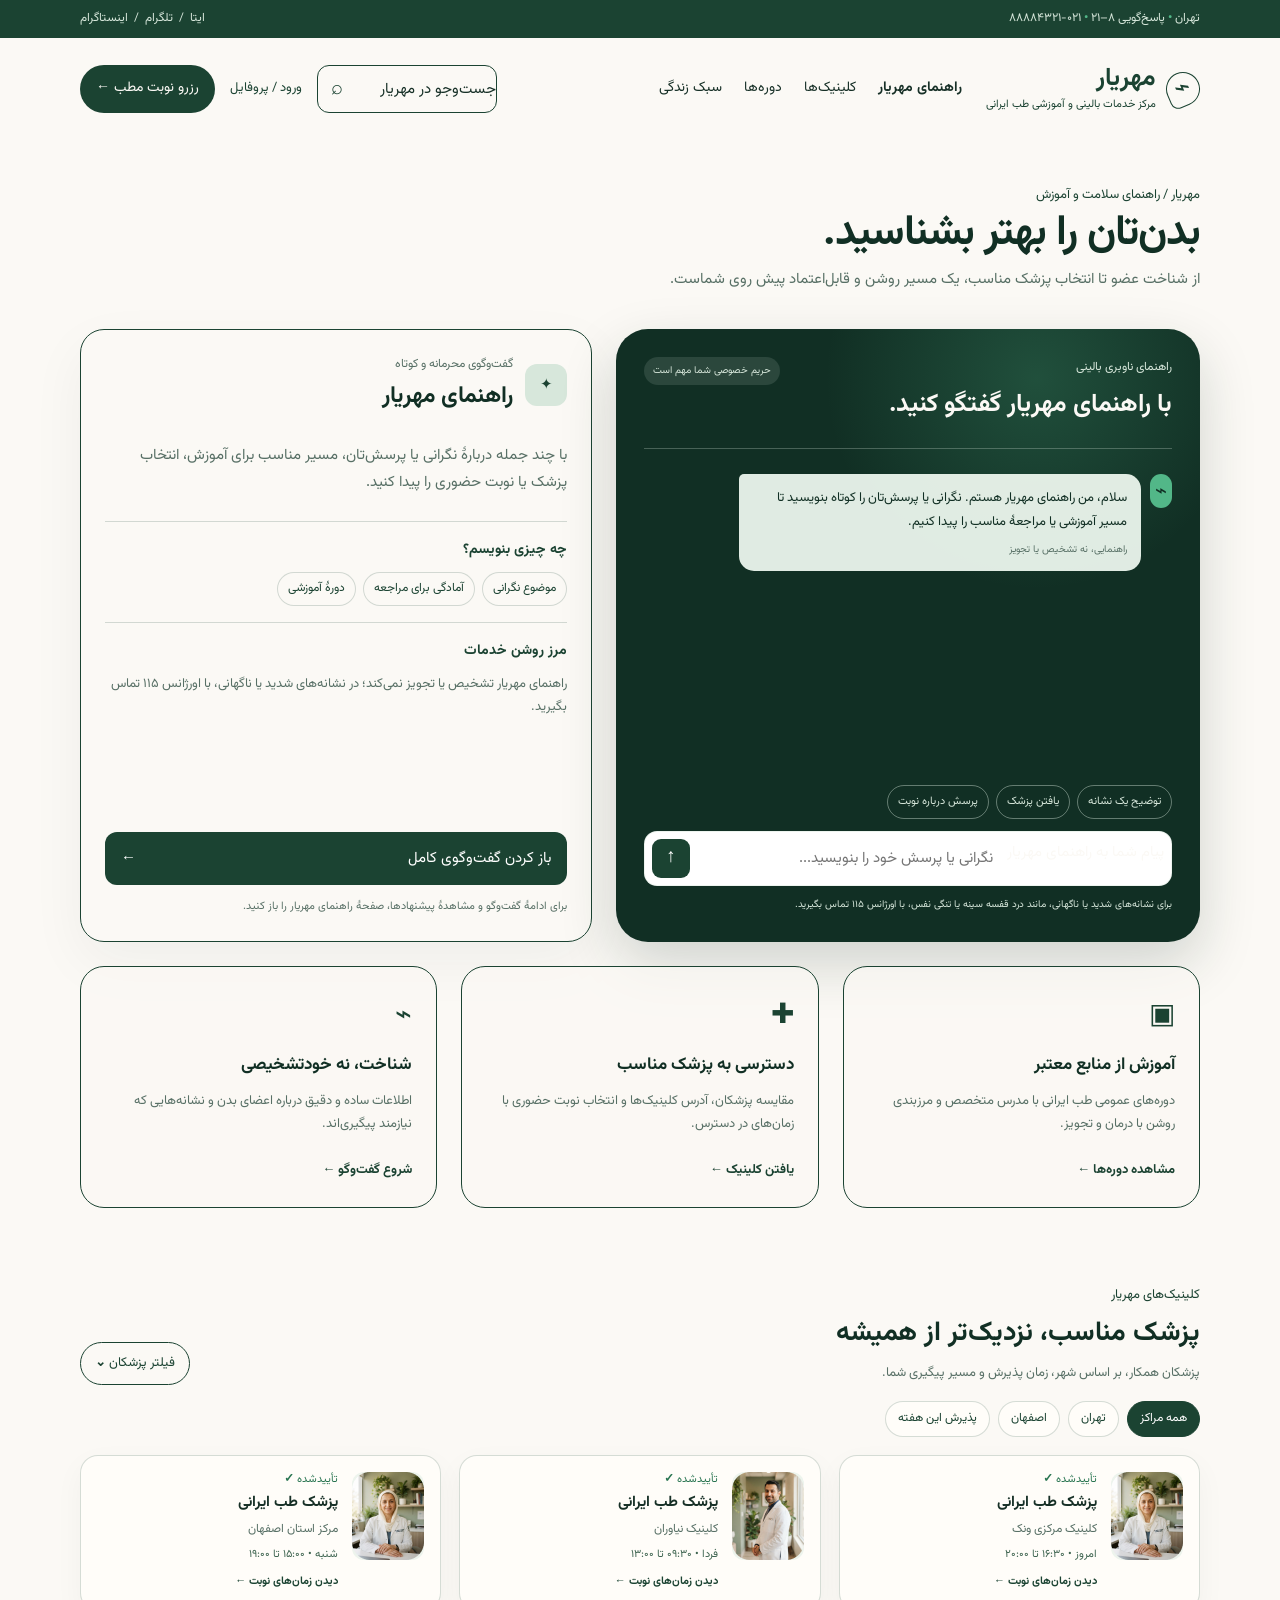
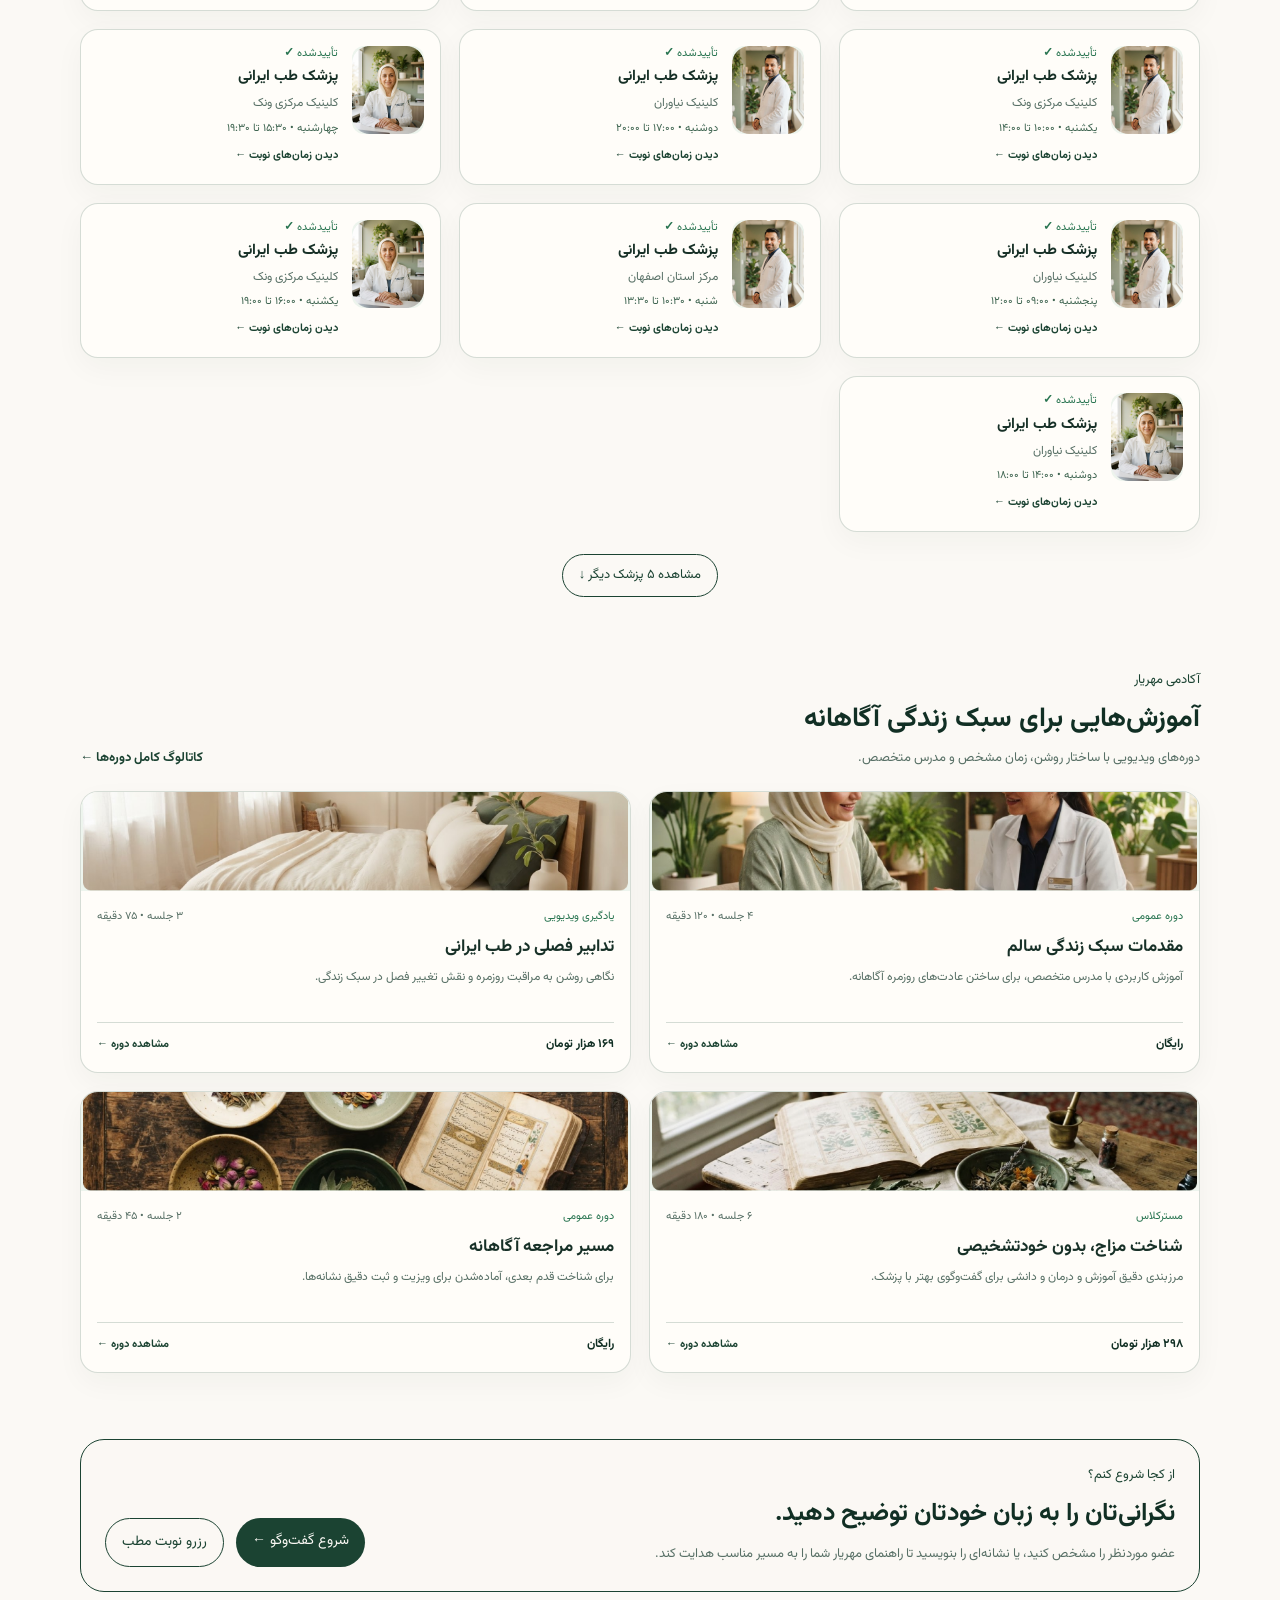
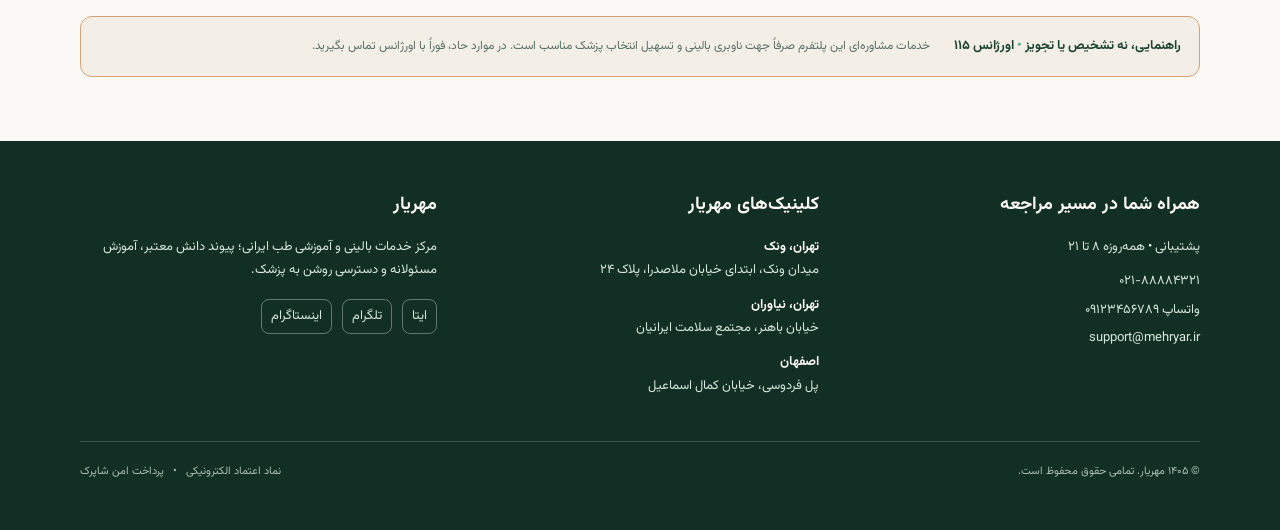
==== commit 8ca1ed1b: "Replace anatomy stage with guided chat Give visitors a focused, non-diagnostic chat interface while " ====
--- a/index.html
+++ b/index.html
@@ -27,24 +27,22 @@
 
     <section class="atlas-layout" aria-label="راهنمای مهریار">
       <aside class="member-drawer" id="member-drawer">
-        <div class="drawer-top"><span class="drawer-icon">✦</span><div><p>عضو انتخاب‌شده</p><h2 id="drawer-title">معده و گوارش</h2></div></div>
-        <p class="drawer-lead" id="drawer-description">معده در فرایند دریافت و هضم اولیهٔ غذا نقش دارد. شناخت نشانه‌ها می‌تواند به انتخاب مسیر پیگیری مناسب کمک کند.</p>
-        <div class="drawer-section"><h3>نشانه‌های رایج</h3><div class="chips" id="symptom-chips"><button type="button">سوزش سر دل</button><button type="button">نفخ</button><button type="button">احساس سنگینی</button><button type="button">تهوع</button></div></div>
-        <div class="drawer-section"><h3>گام بعدی</h3><p>اگر نگرانی‌تان ادامه‌دار است، ابتدا آن را توضیح دهید تا مسیر آموزشی و پزشک مناسب را ببینید.</p></div>
-        <a class="drawer-cta" href="chat.html">گفت‌وگو با راهنمای مهریار <span>←</span></a>
-        <p class="drawer-note">راهنمایی مهریار، جایگزین تشخیص یا تجویز پزشک نیست.</p>
+        <div class="drawer-top"><span class="drawer-icon">✦</span><div><p>گفت‌وگوی محرمانه و کوتاه</p><h2>راهنمای مهریار</h2></div></div>
+        <p class="drawer-lead">با چند جمله دربارهٔ نگرانی یا پرسش‌تان، مسیر مناسب برای آموزش، انتخاب پزشک یا نوبت حضوری را پیدا کنید.</p>
+        <div class="drawer-section"><h3>چه چیزی بنویسم؟</h3><div class="chips"><button type="button" data-home-prompt="موضوع نگرانی‌ام را توضیح می‌دهم">موضوع نگرانی</button><button type="button" data-home-prompt="برای مراجعه آماده می‌شوم">آمادگی برای مراجعه</button><button type="button" data-home-prompt="دورهٔ آموزشی مناسب می‌خواهم">دورهٔ آموزشی</button></div></div>
+        <div class="drawer-section"><h3>مرز روشن خدمات</h3><p>راهنمای مهریار تشخیص یا تجویز نمی‌کند؛ در نشانه‌های شدید یا ناگهانی، با اورژانس ۱۱۵ تماس بگیرید.</p></div>
+        <a class="drawer-cta" href="chat.html">باز کردن گفت‌وگوی کامل <span>←</span></a>
+        <p class="drawer-note">برای ادامهٔ گفت‌وگو و مشاهدهٔ پیشنهادها، صفحهٔ راهنمای مهریار را باز کنید.</p>
       </aside>
 
-      <section class="anatomy-stage" aria-label="نمای تعاملی بدن">
-        <img id="anatomy-image" src="public/figma-assets/figma-Anatomical-human-visualization-1.png" alt="نمای بالینی بدن انسان" />
-        <div class="stage-toolbar"><span>نمای روبه‌رو • بزرگ‌نمایی آماده</span><div class="sex-switch"><button class="active" type="button">مرد</button><button type="button">زن</button></div></div>
-        <button class="hotspot hotspot-head" type="button" data-member="سر"><i></i><span>سر</span></button>
-        <button class="hotspot hotspot-chest" type="button" data-member="قفسه سینه"><i></i><span>قفسه سینه</span></button>
-        <button class="hotspot hotspot-stomach selected" type="button" data-member="معده"><i></i><span>معده</span></button>
-        <button class="hotspot hotspot-spine" type="button" data-member="ستون فقرات"><i></i><span>ستون فقرات</span></button>
-        <button class="hotspot hotspot-knee" type="button" data-member="زانوها"><i></i><span>زانوها</span></button>
-        <div class="zoom-tools"><button type="button" data-zoom="in" aria-label="بزرگ‌نمایی">+</button><button type="button" data-zoom="out" aria-label="کوچک‌نمایی">−</button></div>
-        <span class="stage-state" id="stage-state">معده انتخاب شده • ۱۰۰٪</span>
+      <section class="home-chat-stage" aria-labelledby="home-chat-title">
+        <div class="home-chat-top"><div><p>راهنمای ناوبری بالینی</p><h2 id="home-chat-title">با راهنمای مهریار گفتگو کنید.</h2></div><span>حریم خصوصی شما مهم است</span></div>
+        <div class="home-chat-messages" id="home-chat-messages" aria-live="polite">
+          <article class="home-bot-message"><span>⌁</span><div>سلام، من راهنمای مهریار هستم. نگرانی یا پرسش‌تان را کوتاه بنویسید تا مسیر آموزشی یا مراجعهٔ مناسب را پیدا کنیم.<small>راهنمایی، نه تشخیص یا تجویز</small></div></article>
+        </div>
+        <div class="home-chat-prompts" aria-label="پیشنهادهای شروع"><button type="button" data-home-prompt="می‌خواهم یک نشانه را توضیح دهم">توضیح یک نشانه</button><button type="button" data-home-prompt="پزشک مناسب را پیدا کنم">یافتن پزشک</button><button type="button" data-home-prompt="درباره نوبت پرسش دارم">پرسش درباره نوبت</button></div>
+        <form class="home-chat-form" id="home-chat-form"><label class="sr-only" for="home-chat-input">پیام شما به راهنمای مهریار</label><input id="home-chat-input" autocomplete="off" placeholder="نگرانی یا پرسش خود را بنویسید..." /><button type="submit" aria-label="ارسال پیام">↑</button></form>
+        <p class="home-chat-warning">برای نشانه‌های شدید یا ناگهانی، مانند درد قفسه سینه یا تنگی نفس، با اورژانس ۱۱۵ تماس بگیرید.</p>
       </section>
     </section>
 
--- a/style.css
+++ b/style.css
@@ -1,3 +1,3 @@
-:root{--cream:#fbf9f5;--ivory:#f4efe6;--forest:#112f24;--green:#1b4332;--mint:#52b788;--pale:#d7e7db;--gold:#d4a373;--ink:#173027;--muted:#587066;--line:rgba(27,67,50,.18);--shell:min(100% - 160px,3355px)}*{box-sizing:border-box}html{scroll-behavior:smooth}body{margin:0;background:var(--cream);color:var(--ink);font:400 15px/1.8 Vazirmatn,Tahoma,sans-serif}button,a,input{font:inherit}button{cursor:pointer}a{text-decoration:none;color:inherit}.utility-bar{height:38px;background:var(--green);color:var(--pale);font-size:12px}.utility-inner,.main-nav,main,.footer-grid,.footer-bottom{width:var(--shell);margin:auto}.utility-inner{height:100%;display:flex;align-items:center;justify-content:space-between;direction:ltr}.utility-inner b,.medical-boundary b{color:var(--mint)}.main-nav{min-height:102px;display:flex;align-items:center;gap:24px}.brand{display:flex;align-items:center;gap:10px;min-width:210px;color:var(--green)}.brand-mark{width:34px;height:34px;border:1.5px solid var(--green);border-radius:50% 50% 50% 8px;display:grid;place-items:center;font-size:26px;line-height:1;transform:rotate(-23deg)}.brand strong{display:block;font-size:25px;line-height:1.25}.brand small{display:block;font-size:11px;white-space:nowrap}.nav-links{display:flex;align-items:center;gap:22px;flex:1}.nav-links a{font-size:14px}.nav-links .active{font-weight:700}.nav-actions{display:flex;align-items:center;gap:15px}.search-form{height:48px;width:180px;display:flex;align-items:center;border:1px solid var(--green);border-radius:12px;overflow:hidden}.search-form input{min-width:0;flex:1;border:0;outline:0;background:transparent;padding:0 12px;color:var(--forest);text-align:right}.search-form button{width:38px;height:100%;border:0;background:transparent;color:var(--green);font-size:20px}.login-button{border:0;background:transparent;color:var(--green)}.appointment-button,.primary-action{border:0;border-radius:999px;background:var(--green);color:var(--cream);padding:11px 16px;min-height:46px;font-size:14px;white-space:nowrap}.menu-button{display:none;border:0;background:transparent;font-size:24px}.page-intro{padding:44px 0 36px}.page-intro p,.section-heading p,.start-panel p{margin:0;color:var(--green);font-size:13px}.page-intro h1{margin:0 0 4px;color:var(--forest);font-size:42px;line-height:1.3;letter-spacing:-1px}.page-intro span,.section-heading span{color:var(--muted)}.atlas-layout{display:grid;grid-template-columns:512px minmax(0,744px);justify-content:space-between;gap:24px;direction:ltr}.member-drawer{direction:rtl;min-height:613px;padding:24px;border:1px solid var(--green);border-radius:24px;background:rgba(251,249,245,.7);box-shadow:0 20px 55px rgba(17,47,36,.05);display:flex;flex-direction:column}.drawer-top{display:flex;align-items:center;gap:12px}.drawer-icon{width:42px;height:42px;background:var(--pale);border-radius:12px;display:grid;place-items:center;color:var(--green)}.drawer-top p,.drawer-top h2{margin:0}.drawer-top p{font-size:12px;color:var(--muted)}.drawer-top h2{font-size:23px;color:var(--forest)}.drawer-lead{color:var(--muted);margin:25px 0}.drawer-section{padding:16px 0;border-top:1px solid var(--line)}.drawer-section h3{margin:0 0 9px;color:var(--green);font-size:14px}.drawer-section p{margin:0;color:var(--muted);font-size:13px}.chips{display:flex;flex-wrap:wrap;gap:7px}.chips button{border:1px solid var(--line);border-radius:999px;background:var(--cream);padding:5px 10px;font-size:12px;color:var(--green)}.drawer-cta{border:0;border-radius:12px;background:var(--green);color:#fff;padding:13px 16px;margin-top:auto;text-align:right}.drawer-cta span{float:left}.drawer-note{color:var(--muted);font-size:11px;margin:12px 0 0}.anatomy-stage{position:relative;min-height:750px;overflow:hidden;background:#112f24;border-radius:32px}.anatomy-stage>img{position:absolute;width:100%;height:100%;object-fit:cover;inset:0;transition:transform .25s ease}.stage-toolbar{position:absolute;top:24px;right:24px;left:24px;color:var(--pale);font-size:12px;display:flex;align-items:center;justify-content:space-between;direction:rtl}.sex-switch{padding:2px;border-radius:999px;background:rgba(255,255,255,.25);display:flex;gap:4px}.sex-switch button{border:0;border-radius:999px;padding:8px 17px;background:transparent;color:var(--pale);font-size:12px}.sex-switch .active{color:var(--forest);background:var(--cream)}.hotspot{position:absolute;display:flex;align-items:center;gap:8px;border:0;background:transparent;color:var(--cream);font-size:13px;direction:ltr}.hotspot i{width:16px;height:16px;border:2px solid var(--cream);border-radius:50%;background:rgba(255,255,255,.25);box-shadow:0 0 0 5px rgba(255,255,255,.1)}.hotspot span{background:rgba(17,47,36,.92);border-radius:8px;padding:4px 10px}.hotspot.selected i{width:28px;height:28px;background:var(--mint);box-shadow:0 0 0 5px rgba(82,183,136,.22)}.hotspot.selected span{color:var(--green);background:var(--cream)}.hotspot-head{top:23%;right:37%}.hotspot-chest{top:40%;left:22%}.hotspot-stomach{top:54%;right:25%}.hotspot-spine{top:57%;left:20%}.hotspot-knee{bottom:18%;right:27%}.zoom-tools{position:absolute;left:24px;bottom:58px;display:grid;gap:10px}.zoom-tools button{height:50px;width:50px;border:0;border-radius:50%;background:var(--cream);color:var(--green);font-size:25px;box-shadow:0 7px 18px rgba(0,0,0,.15)}.stage-state{position:absolute;right:24px;bottom:26px;color:var(--pale);font-size:12px}.feature-row{display:grid;grid-template-columns:repeat(3,1fr);gap:24px;padding:24px 0}.feature-row article,.start-panel{border:1px solid var(--green);border-radius:24px;background:rgba(251,249,245,.74);padding:24px}.feature-icon{color:var(--green);font-size:28px}.feature-row h2{font-size:17px;color:var(--forest);margin:9px 0}.feature-row p{min-height:52px;margin:0 0 14px;color:var(--muted);font-size:13px}.feature-row a,.section-link{color:var(--green);font-size:13px;font-weight:700}.visual-section{padding:52px 0 14px}.section-heading{display:flex;justify-content:space-between;align-items:end;gap:20px;margin-bottom:20px}.section-heading h2{margin:3px 0;color:var(--forest);font-size:27px}.section-heading span{display:block;font-size:13px}.outline-action{border:1px solid var(--green);border-radius:999px;background:transparent;color:var(--green);padding:9px 14px;white-space:nowrap;font-size:13px}.doctor-filters{display:flex;flex-wrap:wrap;gap:8px;margin:-4px 0 18px}.filter-chip{border:1px solid var(--line);border-radius:999px;background:#fffdf9;color:var(--green);padding:6px 12px;font-size:12px}.filter-chip.active{background:var(--green);color:#fff;border-color:var(--green)}.doctor-grid{display:grid;grid-template-columns:repeat(3,1fr);gap:18px}.doctor-card{display:flex;align-items:flex-start;gap:14px;min-height:150px;padding:16px;border:1px solid var(--line);border-radius:18px;background:#fffdf9;box-shadow:0 10px 30px rgba(17,47,36,.04);transition:transform .2s,box-shadow .2s}.doctor-card:hover{transform:translateY(-3px);box-shadow:0 16px 36px rgba(17,47,36,.1)}.doctor-card>img{width:72px;height:88px;flex:0 0 72px;object-fit:cover;border-radius:12px}.doctor-content{min-width:0;flex:1}.verified{display:block;color:#287450;font-size:11px;line-height:1.2}.verified b{font-size:12px}.doctor-card h3{font-size:15px;margin:3px 0}.doctor-card p{margin:0;color:var(--muted);font-size:12px}.doctor-card small{display:block;margin-top:4px;color:#3e6450;font-size:11px}.doctor-card button,.course-footer button{padding:0;border:0;background:transparent;color:var(--green);font-size:11px;font-weight:700;margin-top:7px}.show-more{display:block;margin:22px auto 0;border:1px solid var(--green);border-radius:999px;background:transparent;color:var(--green);padding:9px 16px;font-size:13px}.courses-showcase{padding-top:58px}.course-grid{display:grid;grid-template-columns:repeat(2,1fr);gap:18px}.course-card{overflow:hidden;border:1px solid var(--line);border-radius:18px;background:#fffdf9;box-shadow:0 10px 28px rgba(17,47,36,.04)}.course-card>img{width:100%;height:160px;object-fit:cover;display:block}.course-card>div{padding:16px}.course-meta{display:flex;align-items:center;justify-content:space-between;gap:10px}.course-card span{color:#287450;font-size:11px}.course-card small{color:var(--muted);font-size:11px}.course-card h3{font-size:17px;margin:5px 0}.course-card p{min-height:43px;font-size:12px;color:var(--muted);margin:0}.course-footer{display:flex;align-items:center;justify-content:space-between;margin-top:12px;padding-top:11px;border-top:1px solid var(--line)}.course-footer strong{font-size:12px;color:var(--forest)}.course-footer button{margin:0}.start-panel{display:flex;align-items:end;justify-content:space-between;gap:24px;margin:52px 0 24px}.start-panel h2{margin:4px 0;color:var(--forest);font-size:25px}.start-panel span{color:var(--muted);font-size:13px}.start-actions{display:flex;gap:12px;flex-shrink:0}.secondary-action{border:1px solid var(--green);border-radius:999px;padding:11px 16px;color:var(--green);font-size:14px}.medical-boundary{display:flex;align-items:center;gap:24px;padding:18px;border:1px solid var(--gold);border-radius:12px;background:var(--ivory);color:var(--green);font-size:13px;margin-bottom:64px}.medical-boundary span{color:var(--muted);font-size:12px}.site-footer{padding:48px 0;background:var(--forest);color:var(--pale)}.footer-grid{display:grid;grid-template-columns:repeat(3,1fr);gap:24px}.footer-grid h2{margin:0 0 14px;color:var(--cream);font-size:18px}.footer-grid p{font-size:13px;margin:0 0 11px}.footer-grid a{display:block;font-size:13px;margin:5px 0}.footer-grid b{color:var(--cream)}.socials{display:flex;gap:10px}.socials a{border:1px solid rgba(215,231,219,.4);border-radius:8px;padding:5px 9px}.footer-bottom{display:flex;justify-content:space-between;gap:24px;border-top:1px solid rgba(215,231,219,.22);padding-top:20px;margin-top:32px;font-size:11px;color:#aac1b2}@media(max-width:1000px){:root{--shell:min(100% - 48px,744px)}.nav-links{display:none}.main-nav{min-height:74px}.nav-actions{margin-right:auto}.atlas-layout{grid-template-columns:1fr}.member-drawer{min-height:auto;order:2}.anatomy-stage{max-width:744px;width:100%;margin:auto}.feature-row{grid-template-columns:1fr}.feature-row p{min-height:0}.doctor-grid{grid-template-columns:1fr 1fr}}@media(max-width:620px){:root{--shell:calc(100% - 32px)}.utility-inner{justify-content:center}.utility-inner span:first-child{display:none}.main-nav{min-height:64px}.brand{min-width:0}.brand strong{font-size:21px}.brand small{font-size:8px}.nav-actions{display:none}.menu-button{display:block;margin-right:auto}.page-intro{padding:28px 0 24px}.page-intro h1{font-size:29px}.page-intro span{font-size:13px}.anatomy-stage{min-height:580px;border-radius:24px}.stage-toolbar{top:16px;right:16px;left:16px}.stage-toolbar>span{display:none}.hotspot{font-size:11px}.hotspot span{padding:3px 6px}.hotspot-head{right:28%;top:22%}.hotspot-chest{left:5%;top:39%}.hotspot-stomach{right:10%;top:53%}.hotspot-spine{left:3%;top:58%}.hotspot-knee{right:12%;bottom:17%}.zoom-tools{left:15px;bottom:48px}.zoom-tools button{height:40px;width:40px}.stage-state{right:16px;bottom:18px}.feature-row{padding:16px 0}.visual-section{padding-top:38px}.section-heading{display:block}.section-heading h2{font-size:22px}.outline-action,.section-link{display:inline-block;margin-top:10px}.doctor-grid,.course-grid{grid-template-columns:1fr}.course-card>img{height:130px}.start-panel,.medical-boundary,.footer-bottom{display:block}.start-actions{margin-top:18px}.medical-boundary strong,.medical-boundary span{display:block}.medical-boundary span{margin-top:7px}.footer-grid{grid-template-columns:1fr;gap:26px}.footer-bottom span{display:block;margin:8px 0}.site-footer{padding:40px 0}.drawer-cta{margin-top:16px}}
+:root{--cream:#fbf9f5;--ivory:#f4efe6;--forest:#112f24;--green:#1b4332;--mint:#52b788;--pale:#d7e7db;--gold:#d4a373;--ink:#173027;--muted:#587066;--line:rgba(27,67,50,.18);--shell:min(100% - 160px,3355px)}*{box-sizing:border-box}html{scroll-behavior:smooth}body{margin:0;background:var(--cream);color:var(--ink);font:400 15px/1.8 Vazirmatn,Tahoma,sans-serif}button,a,input{font:inherit}button{cursor:pointer}a{text-decoration:none;color:inherit}.utility-bar{height:38px;background:var(--green);color:var(--pale);font-size:12px}.utility-inner,.main-nav,main,.footer-grid,.footer-bottom{width:var(--shell);margin:auto}.utility-inner{height:100%;display:flex;align-items:center;justify-content:space-between;direction:ltr}.utility-inner b,.medical-boundary b{color:var(--mint)}.main-nav{min-height:102px;display:flex;align-items:center;gap:24px}.brand{display:flex;align-items:center;gap:10px;min-width:210px;color:var(--green)}.brand-mark{width:34px;height:34px;border:1.5px solid var(--green);border-radius:50% 50% 50% 8px;display:grid;place-items:center;font-size:26px;line-height:1;transform:rotate(-23deg)}.brand strong{display:block;font-size:25px;line-height:1.25}.brand small{display:block;font-size:11px;white-space:nowrap}.nav-links{display:flex;align-items:center;gap:22px;flex:1}.nav-links a{font-size:14px}.nav-links .active{font-weight:700}.nav-actions{display:flex;align-items:center;gap:15px}.search-form{height:48px;width:180px;display:flex;align-items:center;border:1px solid var(--green);border-radius:12px;overflow:hidden}.search-form input{min-width:0;flex:1;border:0;outline:0;background:transparent;padding:0 12px;color:var(--forest);text-align:right}.search-form button{width:38px;height:100%;border:0;background:transparent;color:var(--green);font-size:20px}.login-button{border:0;background:transparent;color:var(--green)}.appointment-button,.primary-action{border:0;border-radius:999px;background:var(--green);color:var(--cream);padding:11px 16px;min-height:46px;font-size:14px;white-space:nowrap}.menu-button{display:none;border:0;background:transparent;font-size:24px}.page-intro{padding:44px 0 36px}.page-intro p,.section-heading p,.start-panel p{margin:0;color:var(--green);font-size:13px}.page-intro h1{margin:0 0 4px;color:var(--forest);font-size:42px;line-height:1.3;letter-spacing:-1px}.page-intro span,.section-heading span{color:var(--muted)}.atlas-layout{display:grid;grid-template-columns:512px minmax(0,744px);justify-content:space-between;gap:24px;direction:ltr}.member-drawer{direction:rtl;min-height:613px;padding:24px;border:1px solid var(--green);border-radius:24px;background:rgba(251,249,245,.7);box-shadow:0 20px 55px rgba(17,47,36,.05);display:flex;flex-direction:column}.drawer-top{display:flex;align-items:center;gap:12px}.drawer-icon{width:42px;height:42px;background:var(--pale);border-radius:12px;display:grid;place-items:center;color:var(--green)}.drawer-top p,.drawer-top h2{margin:0}.drawer-top p{font-size:12px;color:var(--muted)}.drawer-top h2{font-size:23px;color:var(--forest)}.drawer-lead{color:var(--muted);margin:25px 0}.drawer-section{padding:16px 0;border-top:1px solid var(--line)}.drawer-section h3{margin:0 0 9px;color:var(--green);font-size:14px}.drawer-section p{margin:0;color:var(--muted);font-size:13px}.chips{display:flex;flex-wrap:wrap;gap:7px}.chips button{border:1px solid var(--line);border-radius:999px;background:var(--cream);padding:5px 10px;font-size:12px;color:var(--green)}.drawer-cta{border:0;border-radius:12px;background:var(--green);color:#fff;padding:13px 16px;margin-top:auto;text-align:right}.drawer-cta span{float:left}.drawer-note{color:var(--muted);font-size:11px;margin:12px 0 0}.feature-row{display:grid;grid-template-columns:repeat(3,1fr);gap:24px;padding:24px 0}.feature-row article,.start-panel{border:1px solid var(--green);border-radius:24px;background:rgba(251,249,245,.74);padding:24px}.feature-icon{color:var(--green);font-size:28px}.feature-row h2{font-size:17px;color:var(--forest);margin:9px 0}.feature-row p{min-height:52px;margin:0 0 14px;color:var(--muted);font-size:13px}.feature-row a,.section-link{color:var(--green);font-size:13px;font-weight:700}.visual-section{padding:52px 0 14px}.section-heading{display:flex;justify-content:space-between;align-items:end;gap:20px;margin-bottom:20px}.section-heading h2{margin:3px 0;color:var(--forest);font-size:27px}.section-heading span{display:block;font-size:13px}.outline-action{border:1px solid var(--green);border-radius:999px;background:transparent;color:var(--green);padding:9px 14px;white-space:nowrap;font-size:13px}.doctor-filters{display:flex;flex-wrap:wrap;gap:8px;margin:-4px 0 18px}.filter-chip{border:1px solid var(--line);border-radius:999px;background:#fffdf9;color:var(--green);padding:6px 12px;font-size:12px}.filter-chip.active{background:var(--green);color:#fff;border-color:var(--green)}.doctor-grid{display:grid;grid-template-columns:repeat(3,1fr);gap:18px}.doctor-card{display:flex;align-items:flex-start;gap:14px;min-height:150px;padding:16px;border:1px solid var(--line);border-radius:18px;background:#fffdf9;box-shadow:0 10px 30px rgba(17,47,36,.04);transition:transform .2s,box-shadow .2s}.doctor-card:hover{transform:translateY(-3px);box-shadow:0 16px 36px rgba(17,47,36,.1)}.doctor-card>img{width:72px;height:88px;flex:0 0 72px;object-fit:cover;border-radius:12px}.doctor-content{min-width:0;flex:1}.verified{display:block;color:#287450;font-size:11px;line-height:1.2}.verified b{font-size:12px}.doctor-card h3{font-size:15px;margin:3px 0}.doctor-card p{margin:0;color:var(--muted);font-size:12px}.doctor-card small{display:block;margin-top:4px;color:#3e6450;font-size:11px}.doctor-card button,.course-footer button{padding:0;border:0;background:transparent;color:var(--green);font-size:11px;font-weight:700;margin-top:7px}.show-more{display:block;margin:22px auto 0;border:1px solid var(--green);border-radius:999px;background:transparent;color:var(--green);padding:9px 16px;font-size:13px}.courses-showcase{padding-top:58px}.course-grid{display:grid;grid-template-columns:repeat(2,1fr);gap:18px}.course-card{overflow:hidden;border:1px solid var(--line);border-radius:18px;background:#fffdf9;box-shadow:0 10px 28px rgba(17,47,36,.04)}.course-card>img{width:100%;height:160px;object-fit:cover;display:block}.course-card>div{padding:16px}.course-meta{display:flex;align-items:center;justify-content:space-between;gap:10px}.course-card span{color:#287450;font-size:11px}.course-card small{color:var(--muted);font-size:11px}.course-card h3{font-size:17px;margin:5px 0}.course-card p{min-height:43px;font-size:12px;color:var(--muted);margin:0}.course-footer{display:flex;align-items:center;justify-content:space-between;margin-top:12px;padding-top:11px;border-top:1px solid var(--line)}.course-footer strong{font-size:12px;color:var(--forest)}.course-footer button{margin:0}.start-panel{display:flex;align-items:end;justify-content:space-between;gap:24px;margin:52px 0 24px}.start-panel h2{margin:4px 0;color:var(--forest);font-size:25px}.start-panel span{color:var(--muted);font-size:13px}.start-actions{display:flex;gap:12px;flex-shrink:0}.secondary-action{border:1px solid var(--green);border-radius:999px;padding:11px 16px;color:var(--green);font-size:14px}.medical-boundary{display:flex;align-items:center;gap:24px;padding:18px;border:1px solid var(--gold);border-radius:12px;background:var(--ivory);color:var(--green);font-size:13px;margin-bottom:64px}.medical-boundary span{color:var(--muted);font-size:12px}.site-footer{padding:48px 0;background:var(--forest);color:var(--pale)}.footer-grid{display:grid;grid-template-columns:repeat(3,1fr);gap:24px}.footer-grid h2{margin:0 0 14px;color:var(--cream);font-size:18px}.footer-grid p{font-size:13px;margin:0 0 11px}.footer-grid a{display:block;font-size:13px;margin:5px 0}.footer-grid b{color:var(--cream)}.socials{display:flex;gap:10px}.socials a{border:1px solid rgba(215,231,219,.4);border-radius:8px;padding:5px 9px}.footer-bottom{display:flex;justify-content:space-between;gap:24px;border-top:1px solid rgba(215,231,219,.22);padding-top:20px;margin-top:32px;font-size:11px;color:#aac1b2}@media(max-width:1000px){:root{--shell:min(100% - 48px,744px)}.nav-links{display:none}.main-nav{min-height:74px}.nav-actions{margin-right:auto}.atlas-layout{grid-template-columns:1fr}.member-drawer{min-height:auto;order:2}.home-chat-stage{max-width:744px;width:100%;margin:auto}.feature-row{grid-template-columns:1fr}.feature-row p{min-height:0}.doctor-grid{grid-template-columns:1fr 1fr}}@media(max-width:620px){:root{--shell:calc(100% - 32px)}.utility-inner{justify-content:center}.utility-inner span:first-child{display:none}.main-nav{min-height:64px}.brand{min-width:0}.brand strong{font-size:21px}.brand small{font-size:8px}.nav-actions{display:none}.menu-button{display:block;margin-right:auto}.page-intro{padding:28px 0 24px}.page-intro h1{font-size:29px}.page-intro span{font-size:13px}.feature-row{padding:16px 0}.visual-section{padding-top:38px}.section-heading{display:block}.section-heading h2{font-size:22px}.outline-action,.section-link{display:inline-block;margin-top:10px}.doctor-grid,.course-grid{grid-template-columns:1fr}.course-card>img{height:130px}.start-panel,.medical-boundary,.footer-bottom{display:block}.start-actions{margin-top:18px}.medical-boundary strong,.medical-boundary span{display:block}.medical-boundary span{margin-top:7px}.footer-grid{grid-template-columns:1fr;gap:26px}.footer-bottom span{display:block;margin:8px 0}.site-footer{padding:40px 0}.drawer-cta{margin-top:16px}}
 /* Home chat replacement and image-fit corrections */
-.home-chat-stage{min-height:613px;padding:28px;border-radius:32px;background:radial-gradient(circle at 72% 8%,rgba(82,183,136,.24),transparent 30%),#112f24;color:var(--cream);display:flex;flex-direction:column;box-shadow:0 22px 55px rgba(17,47,36,.18)}.home-chat-top{display:flex;justify-content:space-between;align-items:start;padding-bottom:18px;border-bottom:1px solid rgba(215,231,219,.28)}.home-chat-top p{margin:0;color:var(--pale);font-size:12px}.home-chat-top h2{margin:3px 0;font-size:25px}.home-chat-top>span{padding:5px 9px;border-radius:99px;background:rgba(215,231,219,.13);color:var(--pale);font-size:10px}.home-chat-messages{flex:1;min-height:280px;padding:25px 0;overflow:auto}.home-bot-message,.home-user-message{display:flex;max-width:82%;margin:0 0 12px}.home-bot-message>span{display:grid;place-items:center;width:34px;height:34px;margin-left:9px;border-radius:11px;background:var(--mint);color:var(--forest);font-size:20px}.home-bot-message>div,.home-user-message>div{padding:12px 14px;border-radius:5px 15px 15px 15px;background:rgba(240,250,241,.93);color:var(--forest);font-size:13px;line-height:1.9}.home-bot-message small{display:block;margin-top:5px;color:var(--muted);font-size:10px}.home-user-message{margin-right:auto}.home-user-message>div{border-radius:15px 5px 15px 15px;background:#2d6a4f;color:#fff}.home-chat-prompts{display:flex;flex-wrap:wrap;gap:7px;margin-bottom:12px}.home-chat-prompts button{border:1px solid rgba(215,231,219,.42);border-radius:999px;background:transparent;color:var(--pale);padding:6px 10px;font-size:11px}.home-chat-form{display:flex;gap:8px;padding:7px;border:1px solid rgba(215,231,219,.45);border-radius:13px;background:#fff}.home-chat-form input{flex:1;border:0;outline:0;background:transparent;color:var(--forest);padding:6px}.home-chat-form button{width:38px;border:0;border-radius:9px;background:var(--green);color:#fff;font-size:19px}.home-chat-warning{margin:10px 0 0;color:#d7e7db;font-size:10px}.course-card>img{height:auto;aspect-ratio:1054/190;object-fit:contain;background:#edf4ed}.doctor-card>img{object-fit:contain;background:#edf4ed}.home-chat-stage{direction:rtl}@media(max-width:620px){.home-chat-stage{min-height:540px;padding:18px;border-radius:24px}.home-chat-top h2{font-size:21px}.home-chat-top>span{display:none}.home-chat-messages{min-height:230px}.home-bot-message,.home-user-message{max-width:94%}}.profile-link{color:var(--green);font-size:13px;text-decoration:none;white-space:nowrap}.profile-link:hover{color:#287450}.anatomy-stage>img{object-fit:contain}@media(max-width:620px){.main-nav.menu-open{height:auto;padding:12px 0;flex-wrap:wrap}.main-nav.menu-open .nav-links{display:flex;order:4;flex-basis:100%;padding-top:12px;border-top:1px solid var(--line);justify-content:space-between}.main-nav.menu-open .nav-links a{font-size:12px}.main-nav.menu-open .nav-actions{display:none}}+.home-chat-stage{min-height:613px;padding:28px;border-radius:32px;background:radial-gradient(circle at 72% 8%,rgba(82,183,136,.24),transparent 30%),#112f24;color:var(--cream);display:flex;flex-direction:column;box-shadow:0 22px 55px rgba(17,47,36,.18)}.home-chat-top{display:flex;justify-content:space-between;align-items:start;padding-bottom:18px;border-bottom:1px solid rgba(215,231,219,.28)}.home-chat-top p{margin:0;color:var(--pale);font-size:12px}.home-chat-top h2{margin:3px 0;font-size:25px}.home-chat-top>span{padding:5px 9px;border-radius:99px;background:rgba(215,231,219,.13);color:var(--pale);font-size:10px}.home-chat-messages{flex:1;min-height:280px;padding:25px 0;overflow:auto}.home-bot-message,.home-user-message{display:flex;max-width:82%;margin:0 0 12px}.home-bot-message>span{display:grid;place-items:center;width:34px;height:34px;margin-left:9px;border-radius:11px;background:var(--mint);color:var(--forest);font-size:20px}.home-bot-message>div,.home-user-message>div{padding:12px 14px;border-radius:5px 15px 15px 15px;background:rgba(240,250,241,.93);color:var(--forest);font-size:13px;line-height:1.9}.home-bot-message small{display:block;margin-top:5px;color:var(--muted);font-size:10px}.home-user-message{margin-right:auto}.home-user-message>div{border-radius:15px 5px 15px 15px;background:#2d6a4f;color:#fff}.home-chat-prompts{display:flex;flex-wrap:wrap;gap:7px;margin-bottom:12px}.home-chat-prompts button{border:1px solid rgba(215,231,219,.42);border-radius:999px;background:transparent;color:var(--pale);padding:6px 10px;font-size:11px}.home-chat-form{display:flex;gap:8px;padding:7px;border:1px solid rgba(215,231,219,.45);border-radius:13px;background:#fff}.home-chat-form input{flex:1;border:0;outline:0;background:transparent;color:var(--forest);padding:6px}.home-chat-form button{width:38px;border:0;border-radius:9px;background:var(--green);color:#fff;font-size:19px}.home-chat-warning{margin:10px 0 0;color:#d7e7db;font-size:10px}.course-card>img{height:auto;aspect-ratio:1054/190;object-fit:contain;background:#edf4ed}.doctor-card>img{object-fit:contain;background:#edf4ed}.home-chat-stage{direction:rtl}@media(max-width:620px){.home-chat-stage{min-height:540px;padding:18px;border-radius:24px}.home-chat-top h2{font-size:21px}.home-chat-top>span{display:none}.home-chat-messages{min-height:230px}.home-bot-message,.home-user-message{max-width:94%}}.profile-link{color:var(--green);font-size:13px;text-decoration:none;white-space:nowrap}@media(max-width:620px){.main-nav.menu-open{height:auto;padding:12px 0;flex-wrap:wrap}.main-nav.menu-open .nav-links{display:flex;order:4;flex-basis:100%;padding-top:12px;border-top:1px solid var(--line);justify-content:space-between}.main-nav.menu-open .nav-links a{font-size:12px}.main-nav.menu-open .nav-actions{display:none}}
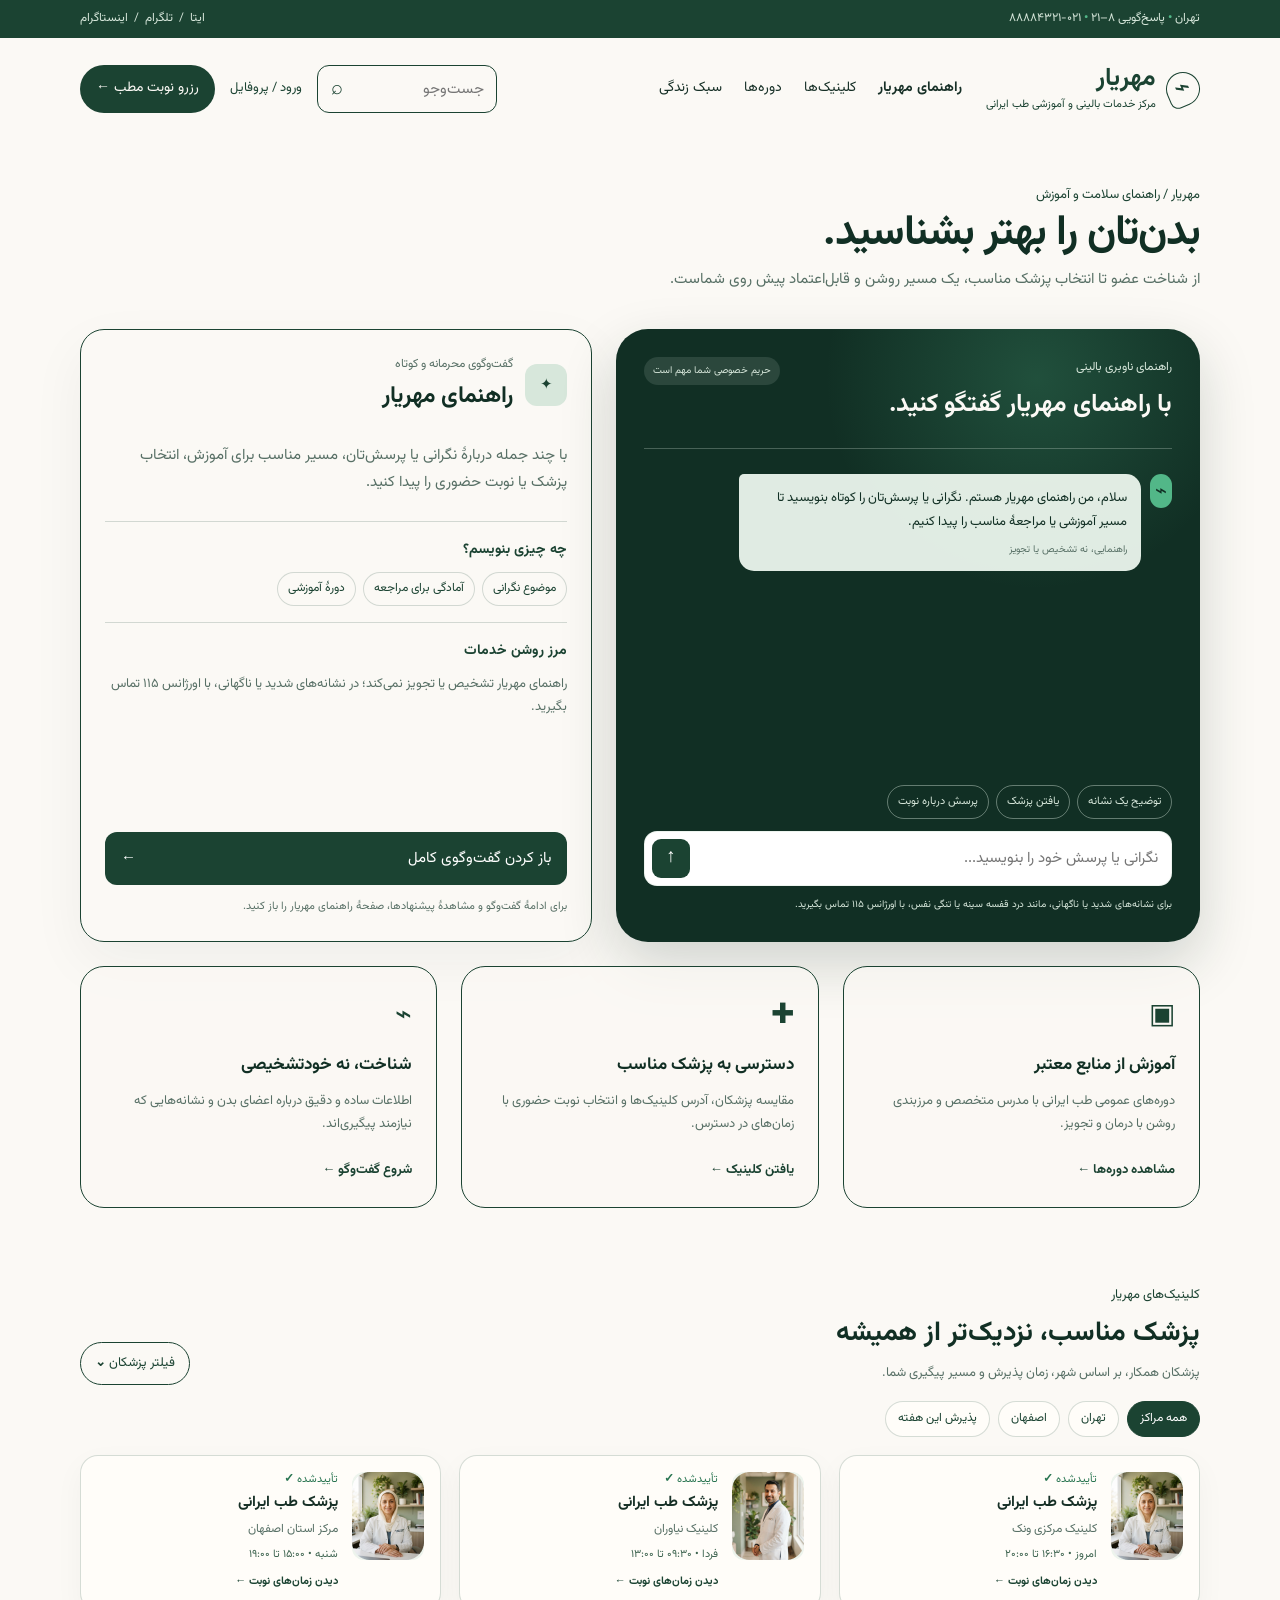
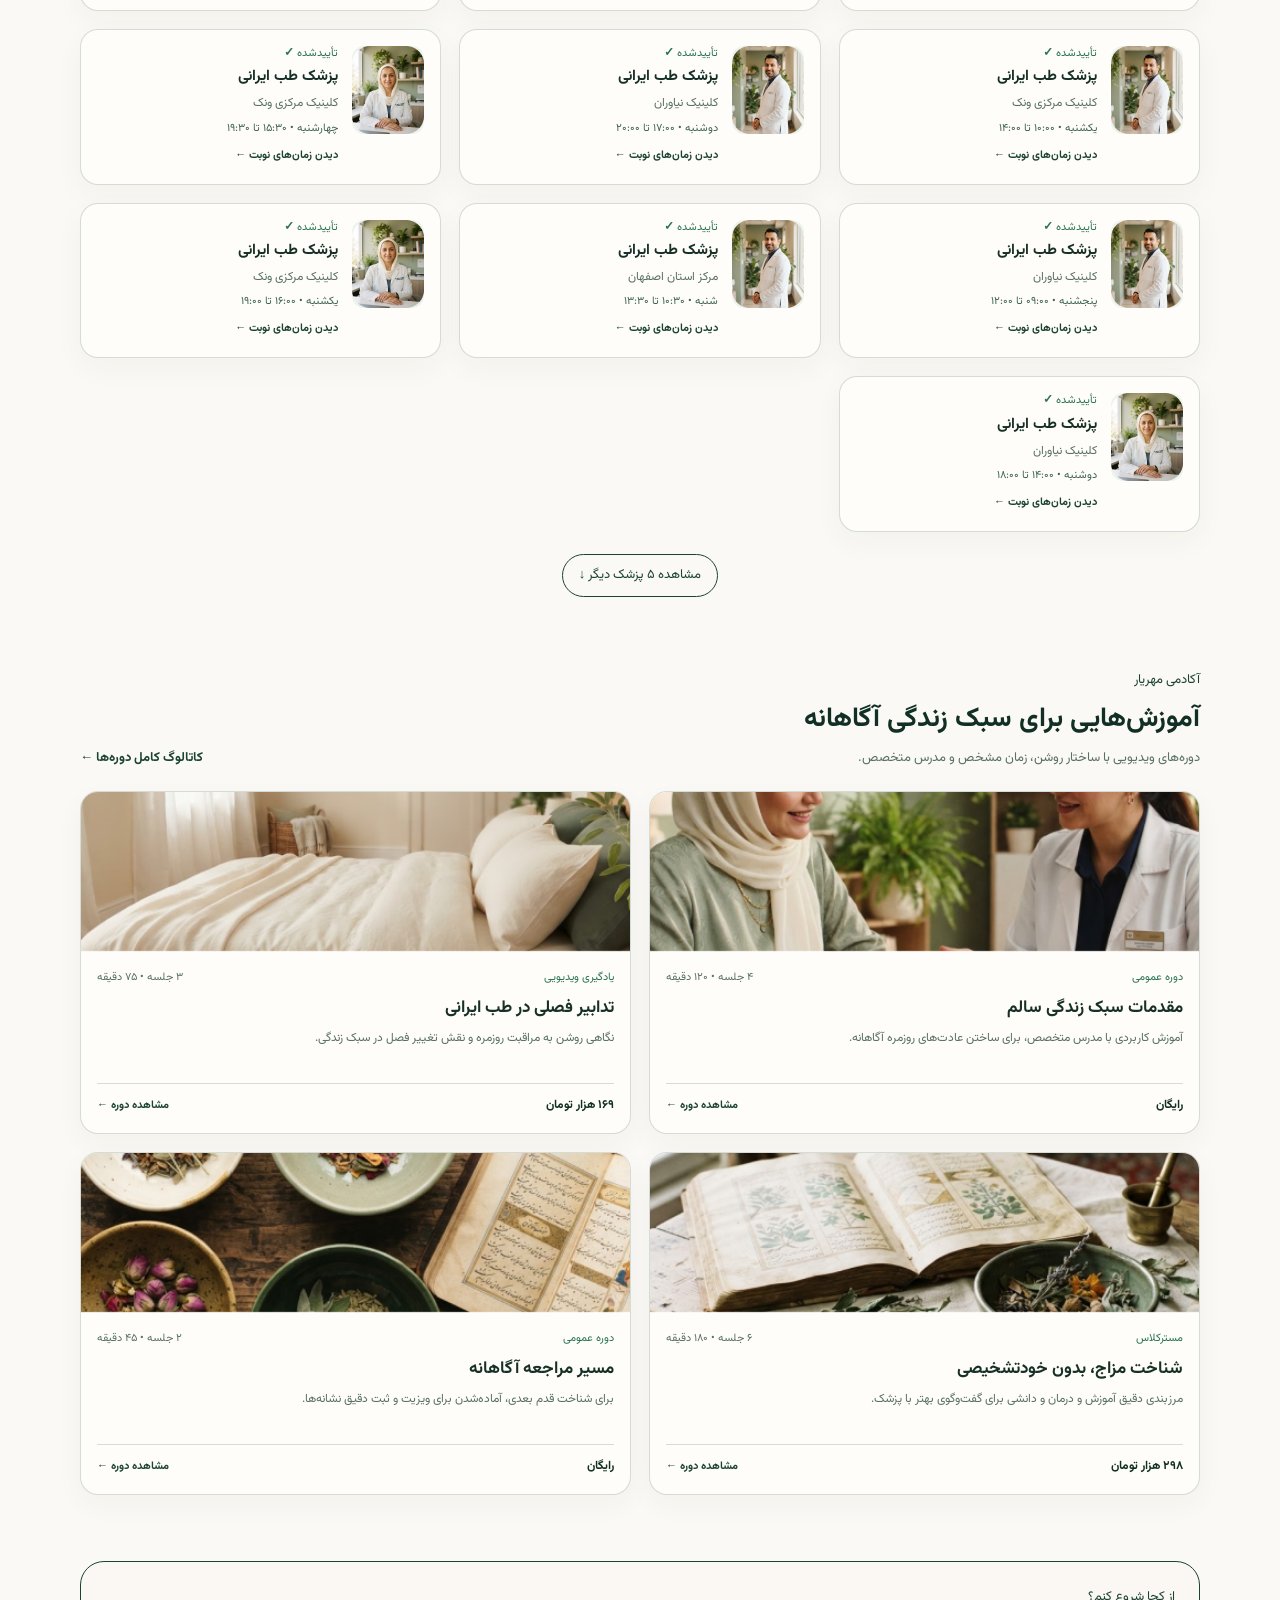
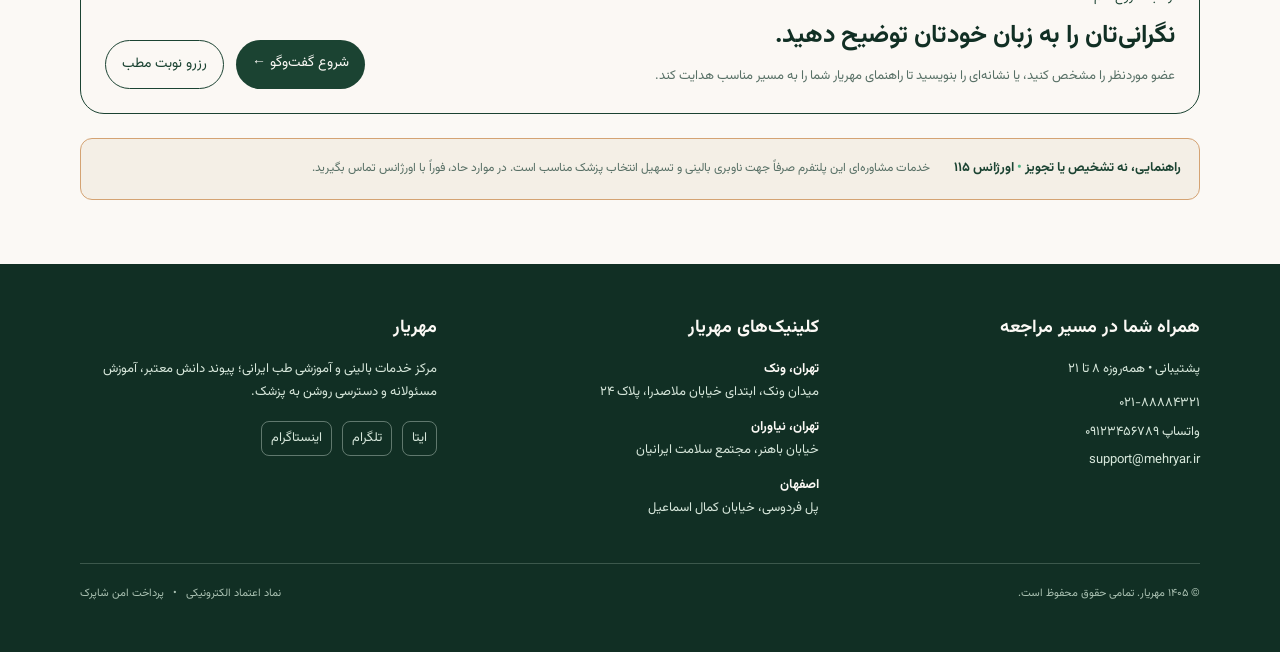
==== commit add02f51: "Refactor code, fix UI/UX issues, and improve accessibility Co-authored-by: brainyhamid-boop <2933570" ====
--- a/index.html
+++ b/index.html
@@ -1,91 +1,629 @@
 <!doctype html>
 <html lang="fa" dir="rtl">
-<head>
-  <meta charset="UTF-8" />
-  <meta name="viewport" content="width=device-width, initial-scale=1.0, viewport-fit=cover" />
-  <meta name="theme-color" content="#1b4332" />
-  <meta name="description" content="مهریار؛ راهنمای سلامت، آموزش و نوبت‌دهی طب ایرانی." />
-  <title>مهریار | راهنمای سلامت و آموزش</title>
-  <link rel="preconnect" href="https://fonts.googleapis.com" />
-  <link rel="preconnect" href="https://fonts.gstatic.com" crossorigin />
-  <link href="https://fonts.googleapis.com/css2?family=Vazirmatn:wght@400;500;600;700;800&display=swap" rel="stylesheet" />
-  <link rel="stylesheet" href="style.css" />
-</head>
-<body>
-  <header class="site-header" id="top">
-    <div class="utility-bar"><div class="utility-inner"><span>ایتا&nbsp; / &nbsp;تلگرام&nbsp; / &nbsp;اینستاگرام</span><span>تهران <b>•</b> پاسخ‌گویی ۸–۲۱ <b>•</b> ۰۲۱-۸۸۸۸۴۳۲۱</span></div></div>
-    <nav class="main-nav" aria-label="ناوبری اصلی">
-      <a class="brand" href="#top" aria-label="مهریار"><span class="brand-mark">⌁</span><span><strong>مهریار</strong><small>مرکز خدمات بالینی و آموزشی طب ایرانی</small></span></a>
-      <div class="nav-links"><a class="active" href="#mehryar-guide">راهنمای مهریار</a><a href="clinics.html">کلینیک‌ها</a><a href="courses.html">دوره‌ها</a><a href="#temperament">سبک زندگی</a></div>
-      <div class="nav-actions"><form class="search-form" id="site-search-form" role="search"><label class="sr-only" for="site-search-input">جست‌وجو در مهریار</label><input id="site-search-input" name="q" autocomplete="off" placeholder="جست‌وجو" /><button type="submit" aria-label="جستجو">⌕</button></form><a class="profile-link" href="dashboard.html">ورود / پروفایل</a><a class="appointment-button" href="clinics.html">رزرو نوبت مطب <span>←</span></a></div>
-      <button class="menu-button" type="button" aria-label="باز کردن منو" aria-expanded="false">☰</button>
-    </nav>
-  </header>
-
-  <main>
-    <section class="page-intro" id="mehryar-guide"><p>مهریار / راهنمای سلامت و آموزش</p><h1>بدن‌تان را بهتر بشناسید.</h1><span>از شناخت عضو تا انتخاب پزشک مناسب، یک مسیر روشن و قابل‌اعتماد پیش روی شماست.</span></section>
-
-    <section class="atlas-layout" aria-label="راهنمای مهریار">
-      <aside class="member-drawer" id="member-drawer">
-        <div class="drawer-top"><span class="drawer-icon">✦</span><div><p>گفت‌وگوی محرمانه و کوتاه</p><h2>راهنمای مهریار</h2></div></div>
-        <p class="drawer-lead">با چند جمله دربارهٔ نگرانی یا پرسش‌تان، مسیر مناسب برای آموزش، انتخاب پزشک یا نوبت حضوری را پیدا کنید.</p>
-        <div class="drawer-section"><h3>چه چیزی بنویسم؟</h3><div class="chips"><button type="button" data-home-prompt="موضوع نگرانی‌ام را توضیح می‌دهم">موضوع نگرانی</button><button type="button" data-home-prompt="برای مراجعه آماده می‌شوم">آمادگی برای مراجعه</button><button type="button" data-home-prompt="دورهٔ آموزشی مناسب می‌خواهم">دورهٔ آموزشی</button></div></div>
-        <div class="drawer-section"><h3>مرز روشن خدمات</h3><p>راهنمای مهریار تشخیص یا تجویز نمی‌کند؛ در نشانه‌های شدید یا ناگهانی، با اورژانس ۱۱۵ تماس بگیرید.</p></div>
-        <a class="drawer-cta" href="chat.html">باز کردن گفت‌وگوی کامل <span>←</span></a>
-        <p class="drawer-note">برای ادامهٔ گفت‌وگو و مشاهدهٔ پیشنهادها، صفحهٔ راهنمای مهریار را باز کنید.</p>
-      </aside>
-
-      <section class="home-chat-stage" aria-labelledby="home-chat-title">
-        <div class="home-chat-top"><div><p>راهنمای ناوبری بالینی</p><h2 id="home-chat-title">با راهنمای مهریار گفتگو کنید.</h2></div><span>حریم خصوصی شما مهم است</span></div>
-        <div class="home-chat-messages" id="home-chat-messages" aria-live="polite">
-          <article class="home-bot-message"><span>⌁</span><div>سلام، من راهنمای مهریار هستم. نگرانی یا پرسش‌تان را کوتاه بنویسید تا مسیر آموزشی یا مراجعهٔ مناسب را پیدا کنیم.<small>راهنمایی، نه تشخیص یا تجویز</small></div></article>
-        </div>
-        <div class="home-chat-prompts" aria-label="پیشنهادهای شروع"><button type="button" data-home-prompt="می‌خواهم یک نشانه را توضیح دهم">توضیح یک نشانه</button><button type="button" data-home-prompt="پزشک مناسب را پیدا کنم">یافتن پزشک</button><button type="button" data-home-prompt="درباره نوبت پرسش دارم">پرسش درباره نوبت</button></div>
-        <form class="home-chat-form" id="home-chat-form"><label class="sr-only" for="home-chat-input">پیام شما به راهنمای مهریار</label><input id="home-chat-input" autocomplete="off" placeholder="نگرانی یا پرسش خود را بنویسید..." /><button type="submit" aria-label="ارسال پیام">↑</button></form>
-        <p class="home-chat-warning">برای نشانه‌های شدید یا ناگهانی، مانند درد قفسه سینه یا تنگی نفس، با اورژانس ۱۱۵ تماس بگیرید.</p>
+  <head>
+    <meta charset="UTF-8" />
+    <meta
+      name="viewport"
+      content="width=device-width, initial-scale=1.0, viewport-fit=cover"
+    />
+    <meta name="theme-color" content="#1b4332" />
+    <meta
+      name="description"
+      content="مهریار؛ راهنمای سلامت، آموزش و نوبت‌دهی طب ایرانی."
+    />
+    <title>مهریار | راهنمای سلامت و آموزش</title>
+    <link rel="preconnect" href="https://fonts.googleapis.com" />
+    <link rel="preconnect" href="https://fonts.gstatic.com" crossorigin />
+    <link
+      href="https://fonts.googleapis.com/css2?family=Vazirmatn:wght@400;500;600;700;800&display=swap"
+      rel="stylesheet"
+    />
+    <link rel="stylesheet" href="style.css" />
+  </head>
+  <body>
+    <header class="site-header" id="top">
+      <div class="utility-bar">
+        <div class="utility-inner">
+          <span>ایتا&nbsp; / &nbsp;تلگرام&nbsp; / &nbsp;اینستاگرام</span
+          ><span>تهران <b>•</b> پاسخ‌گویی ۸–۲۱ <b>•</b> ۰۲۱-۸۸۸۸۴۳۲۱</span>
+        </div>
+      </div>
+      <nav class="main-nav" aria-label="ناوبری اصلی">
+        <a class="brand" href="#top" aria-label="مهریار"
+          ><span class="brand-mark">⌁</span
+          ><span
+            ><strong>مهریار</strong
+            ><small>مرکز خدمات بالینی و آموزشی طب ایرانی</small></span
+          ></a
+        >
+        <div class="nav-links">
+          <a class="active" href="#mehryar-guide">راهنمای مهریار</a
+          ><a href="clinics.html">کلینیک‌ها</a><a href="courses.html">دوره‌ها</a
+          ><a href="#temperament">سبک زندگی</a>
+        </div>
+        <div class="nav-actions">
+          <form class="search-form" id="site-search-form" role="search">
+            <label class="sr-only" for="site-search-input"
+              >جست‌وجو در مهریار</label
+            ><input
+              id="site-search-input"
+              name="q"
+              autocomplete="off"
+              placeholder="جست‌وجو"
+            /><button type="submit" aria-label="جستجو">⌕</button>
+          </form>
+          <a class="profile-link" href="dashboard.html">ورود / پروفایل</a
+          ><a class="appointment-button" href="clinics.html"
+            >رزرو نوبت مطب <span>←</span></a
+          >
+        </div>
+        <button
+          class="menu-button"
+          type="button"
+          aria-label="باز کردن منو"
+          aria-expanded="false"
+        >
+          ☰
+        </button>
+      </nav>
+    </header>
+
+    <main>
+      <section class="page-intro" id="mehryar-guide">
+        <p>مهریار / راهنمای سلامت و آموزش</p>
+        <h1>بدن‌تان را بهتر بشناسید.</h1>
+        <span
+          >از شناخت عضو تا انتخاب پزشک مناسب، یک مسیر روشن و قابل‌اعتماد پیش روی
+          شماست.</span
+        >
       </section>
-    </section>
-
-    <section class="feature-row" id="learning">
-      <article><span class="feature-icon">▣</span><h2>آموزش از منابع معتبر</h2><p>دوره‌های عمومی طب ایرانی با مدرس متخصص و مرزبندی روشن با درمان و تجویز.</p><a href="courses.html">مشاهده دوره‌ها <b>←</b></a></article>
-      <article id="clinics"><span class="feature-icon">✚</span><h2>دسترسی به پزشک مناسب</h2><p>مقایسه پزشکان، آدرس کلینیک‌ها و انتخاب نوبت حضوری با زمان‌های در دسترس.</p><a href="clinics.html">یافتن کلینیک <b>←</b></a></article>
-      <article id="temperament"><span class="feature-icon">⌁</span><h2>شناخت، نه خودتشخیصی</h2><p>اطلاعات ساده و دقیق درباره اعضای بدن و نشانه‌هایی که نیازمند پیگیری‌اند.</p><a href="chat.html">شروع گفت‌وگو <b>←</b></a></article>
-    </section>
-
-    <section class="visual-section doctor-showcase" id="doctors" aria-labelledby="clinics-title">
-      <div class="section-heading"><div><p>کلینیک‌های مهریار</p><h2 id="clinics-title">پزشک مناسب، نزدیک‌تر از همیشه</h2><span>پزشکان همکار، بر اساس شهر، زمان پذیرش و مسیر پیگیری شما.</span></div><button class="outline-action" type="button" data-filter-toggle>فیلتر پزشکان <b>⌄</b></button></div>
-      <div class="doctor-filters" hidden><button class="filter-chip active" type="button" data-home-filter="all">همه مراکز</button><button class="filter-chip" type="button" data-home-filter="tehran">تهران</button><button class="filter-chip" type="button" data-home-filter="isfahan">اصفهان</button><button class="filter-chip" type="button" data-home-filter="week">پذیرش این هفته</button></div>
-      <div class="doctor-grid">
-        <article class="doctor-card" data-city="tehran" data-availability="today week"><img src="public/figma-assets/figma-Doctor-portrait-4.png" alt="پزشک همکار مهریار" /><div class="doctor-content"><span class="verified">تأییدشده <b>✓</b></span><h3>پزشک طب ایرانی</h3><p>کلینیک مرکزی ونک</p><small>امروز • ۱۶:۳۰ تا ۲۰:۰۰</small><button type="button" data-appointment>دیدن زمان‌های نوبت <b>←</b></button></div></article>
-        <article class="doctor-card" data-city="tehran" data-availability="tomorrow week"><img src="public/figma-assets/figma-Doctor-portrait-5.png" alt="پزشک همکار مهریار" /><div class="doctor-content"><span class="verified">تأییدشده <b>✓</b></span><h3>پزشک طب ایرانی</h3><p>کلینیک نیاوران</p><small>فردا • ۰۹:۳۰ تا ۱۳:۰۰</small><button type="button" data-appointment>دیدن زمان‌های نوبت <b>←</b></button></div></article>
-        <article class="doctor-card" data-city="isfahan" data-availability="week"><img src="public/figma-assets/figma-Doctor-portrait-7.png" alt="پزشک همکار مهریار" /><div class="doctor-content"><span class="verified">تأییدشده <b>✓</b></span><h3>پزشک طب ایرانی</h3><p>مرکز استان اصفهان</p><small>شنبه • ۱۵:۰۰ تا ۱۹:۰۰</small><button type="button" data-appointment>دیدن زمان‌های نوبت <b>←</b></button></div></article>
-        <article class="doctor-card" data-city="tehran" data-availability="week"><img src="public/figma-assets/figma-Doctor-portrait-8.png" alt="پزشک همکار مهریار" /><div class="doctor-content"><span class="verified">تأییدشده <b>✓</b></span><h3>پزشک طب ایرانی</h3><p>کلینیک مرکزی ونک</p><small>یکشنبه • ۱۰:۰۰ تا ۱۴:۰۰</small><button type="button" data-appointment>دیدن زمان‌های نوبت <b>←</b></button></div></article>
-        <article class="doctor-card" data-city="tehran" data-availability="week"><img src="public/figma-assets/figma-Doctor-portrait-9.png" alt="پزشک همکار مهریار" /><div class="doctor-content"><span class="verified">تأییدشده <b>✓</b></span><h3>پزشک طب ایرانی</h3><p>کلینیک نیاوران</p><small>دوشنبه • ۱۷:۰۰ تا ۲۰:۰۰</small><button type="button" data-appointment>دیدن زمان‌های نوبت <b>←</b></button></div></article>
-        <article class="doctor-card extra-doctor" data-city="tehran" data-availability="week" hidden><img src="public/figma-assets/figma-Doctor-portrait-11.png" alt="پزشک همکار مهریار" /><div class="doctor-content"><span class="verified">تأییدشده <b>✓</b></span><h3>پزشک طب ایرانی</h3><p>کلینیک مرکزی ونک</p><small>چهارشنبه • ۱۵:۳۰ تا ۱۹:۳۰</small><button type="button" data-appointment>دیدن زمان‌های نوبت <b>←</b></button></div></article>
-        <article class="doctor-card extra-doctor" data-city="tehran" data-availability="week" hidden><img src="public/figma-assets/figma-Doctor-portrait-13.png" alt="پزشک همکار مهریار" /><div class="doctor-content"><span class="verified">تأییدشده <b>✓</b></span><h3>پزشک طب ایرانی</h3><p>کلینیک نیاوران</p><small>پنجشنبه • ۰۹:۰۰ تا ۱۲:۰۰</small><button type="button" data-appointment>دیدن زمان‌های نوبت <b>←</b></button></div></article>
-        <article class="doctor-card extra-doctor" data-city="isfahan" data-availability="week" hidden><img src="public/figma-assets/figma-Doctor-portrait-14.png" alt="پزشک همکار مهریار" /><div class="doctor-content"><span class="verified">تأییدشده <b>✓</b></span><h3>پزشک طب ایرانی</h3><p>مرکز استان اصفهان</p><small>شنبه • ۱۰:۳۰ تا ۱۳:۳۰</small><button type="button" data-appointment>دیدن زمان‌های نوبت <b>←</b></button></div></article>
-        <article class="doctor-card extra-doctor" data-city="tehran" data-availability="week" hidden><img src="public/figma-assets/figma-Doctor-portrait-15.png" alt="پزشک همکار مهریار" /><div class="doctor-content"><span class="verified">تأییدشده <b>✓</b></span><h3>پزشک طب ایرانی</h3><p>کلینیک مرکزی ونک</p><small>یکشنبه • ۱۶:۰۰ تا ۱۹:۰۰</small><button type="button" data-appointment>دیدن زمان‌های نوبت <b>←</b></button></div></article>
-        <article class="doctor-card extra-doctor" data-city="tehran" data-availability="week" hidden><img src="public/figma-assets/figma-Doctor-portrait-4.png" alt="پزشک همکار مهریار" /><div class="doctor-content"><span class="verified">تأییدشده <b>✓</b></span><h3>پزشک طب ایرانی</h3><p>کلینیک نیاوران</p><small>دوشنبه • ۱۴:۰۰ تا ۱۸:۰۰</small><button type="button" data-appointment>دیدن زمان‌های نوبت <b>←</b></button></div></article>
+
+      <section class="atlas-layout" aria-label="راهنمای مهریار">
+        <aside class="member-drawer" id="member-drawer">
+          <div class="drawer-top">
+            <span class="drawer-icon">✦</span>
+            <div>
+              <p>گفت‌وگوی محرمانه و کوتاه</p>
+              <h2>راهنمای مهریار</h2>
+            </div>
+          </div>
+          <p class="drawer-lead">
+            با چند جمله دربارهٔ نگرانی یا پرسش‌تان، مسیر مناسب برای آموزش،
+            انتخاب پزشک یا نوبت حضوری را پیدا کنید.
+          </p>
+          <div class="drawer-section">
+            <h3>چه چیزی بنویسم؟</h3>
+            <div class="chips">
+              <button
+                type="button"
+                data-home-prompt="موضوع نگرانی‌ام را توضیح می‌دهم"
+              >
+                موضوع نگرانی</button
+              ><button
+                type="button"
+                data-home-prompt="برای مراجعه آماده می‌شوم"
+              >
+                آمادگی برای مراجعه</button
+              ><button
+                type="button"
+                data-home-prompt="دورهٔ آموزشی مناسب می‌خواهم"
+              >
+                دورهٔ آموزشی
+              </button>
+            </div>
+          </div>
+          <div class="drawer-section">
+            <h3>مرز روشن خدمات</h3>
+            <p>
+              راهنمای مهریار تشخیص یا تجویز نمی‌کند؛ در نشانه‌های شدید یا
+              ناگهانی، با اورژانس ۱۱۵ تماس بگیرید.
+            </p>
+          </div>
+          <a class="drawer-cta" href="chat.html"
+            >باز کردن گفت‌وگوی کامل <span>←</span></a
+          >
+          <p class="drawer-note">
+            برای ادامهٔ گفت‌وگو و مشاهدهٔ پیشنهادها، صفحهٔ راهنمای مهریار را باز
+            کنید.
+          </p>
+        </aside>
+
+        <section class="home-chat-stage" aria-labelledby="home-chat-title">
+          <div class="home-chat-top">
+            <div>
+              <p>راهنمای ناوبری بالینی</p>
+              <h2 id="home-chat-title">با راهنمای مهریار گفتگو کنید.</h2>
+            </div>
+            <span>حریم خصوصی شما مهم است</span>
+          </div>
+          <div
+            class="home-chat-messages"
+            id="home-chat-messages"
+            aria-live="polite"
+          >
+            <article class="home-bot-message">
+              <span>⌁</span>
+              <div>
+                سلام، من راهنمای مهریار هستم. نگرانی یا پرسش‌تان را کوتاه
+                بنویسید تا مسیر آموزشی یا مراجعهٔ مناسب را پیدا کنیم.<small
+                  >راهنمایی، نه تشخیص یا تجویز</small
+                >
+              </div>
+            </article>
+          </div>
+          <div class="home-chat-prompts" aria-label="پیشنهادهای شروع">
+            <button
+              type="button"
+              data-home-prompt="می‌خواهم یک نشانه را توضیح دهم"
+            >
+              توضیح یک نشانه</button
+            ><button type="button" data-home-prompt="پزشک مناسب را پیدا کنم">
+              یافتن پزشک</button
+            ><button type="button" data-home-prompt="درباره نوبت پرسش دارم">
+              پرسش درباره نوبت
+            </button>
+          </div>
+          <form class="home-chat-form" id="home-chat-form">
+            <label class="sr-only" for="home-chat-input"
+              >پیام شما به راهنمای مهریار</label
+            ><input
+              id="home-chat-input"
+              autocomplete="off"
+              placeholder="نگرانی یا پرسش خود را بنویسید..."
+            /><button type="submit" aria-label="ارسال پیام">↑</button>
+          </form>
+          <p class="home-chat-warning">
+            برای نشانه‌های شدید یا ناگهانی، مانند درد قفسه سینه یا تنگی نفس، با
+            اورژانس ۱۱۵ تماس بگیرید.
+          </p>
+        </section>
+      </section>
+
+      <section class="feature-row" id="learning">
+        <article>
+          <span class="feature-icon">▣</span>
+          <h2>آموزش از منابع معتبر</h2>
+          <p>
+            دوره‌های عمومی طب ایرانی با مدرس متخصص و مرزبندی روشن با درمان و
+            تجویز.
+          </p>
+          <a href="courses.html">مشاهده دوره‌ها <b>←</b></a>
+        </article>
+        <article id="clinics">
+          <span class="feature-icon">✚</span>
+          <h2>دسترسی به پزشک مناسب</h2>
+          <p>
+            مقایسه پزشکان، آدرس کلینیک‌ها و انتخاب نوبت حضوری با زمان‌های در
+            دسترس.
+          </p>
+          <a href="clinics.html">یافتن کلینیک <b>←</b></a>
+        </article>
+        <article id="temperament">
+          <span class="feature-icon">⌁</span>
+          <h2>شناخت، نه خودتشخیصی</h2>
+          <p>
+            اطلاعات ساده و دقیق درباره اعضای بدن و نشانه‌هایی که نیازمند
+            پیگیری‌اند.
+          </p>
+          <a href="chat.html">شروع گفت‌وگو <b>←</b></a>
+        </article>
+      </section>
+
+      <section
+        class="visual-section doctor-showcase"
+        id="doctors"
+        aria-labelledby="clinics-title"
+      >
+        <div class="section-heading">
+          <div>
+            <p>کلینیک‌های مهریار</p>
+            <h2 id="clinics-title">پزشک مناسب، نزدیک‌تر از همیشه</h2>
+            <span
+              >پزشکان همکار، بر اساس شهر، زمان پذیرش و مسیر پیگیری شما.</span
+            >
+          </div>
+          <button class="outline-action" type="button" data-filter-toggle>
+            فیلتر پزشکان <b>⌄</b>
+          </button>
+        </div>
+        <div class="doctor-filters" hidden>
+          <button
+            class="filter-chip active"
+            type="button"
+            data-home-filter="all"
+          >
+            همه مراکز</button
+          ><button class="filter-chip" type="button" data-home-filter="tehran">
+            تهران</button
+          ><button class="filter-chip" type="button" data-home-filter="isfahan">
+            اصفهان</button
+          ><button class="filter-chip" type="button" data-home-filter="week">
+            پذیرش این هفته
+          </button>
+        </div>
+        <div class="doctor-grid">
+          <article
+            class="doctor-card"
+            data-city="tehran"
+            data-availability="today week"
+          >
+            <img
+              loading="lazy"
+              decoding="async"
+              src="public/figma-assets/figma-Doctor-portrait-4.png"
+              alt="پزشک همکار مهریار"
+            />
+            <div class="doctor-content">
+              <span class="verified">تأییدشده <b>✓</b></span>
+              <h3>پزشک طب ایرانی</h3>
+              <p>کلینیک مرکزی ونک</p>
+              <small>امروز • ۱۶:۳۰ تا ۲۰:۰۰</small
+              ><button type="button" data-appointment>
+                دیدن زمان‌های نوبت <b>←</b>
+              </button>
+            </div>
+          </article>
+          <article
+            class="doctor-card"
+            data-city="tehran"
+            data-availability="tomorrow week"
+          >
+            <img
+              loading="lazy"
+              decoding="async"
+              src="public/figma-assets/figma-Doctor-portrait-5.png"
+              alt="پزشک همکار مهریار"
+            />
+            <div class="doctor-content">
+              <span class="verified">تأییدشده <b>✓</b></span>
+              <h3>پزشک طب ایرانی</h3>
+              <p>کلینیک نیاوران</p>
+              <small>فردا • ۰۹:۳۰ تا ۱۳:۰۰</small
+              ><button type="button" data-appointment>
+                دیدن زمان‌های نوبت <b>←</b>
+              </button>
+            </div>
+          </article>
+          <article
+            class="doctor-card"
+            data-city="isfahan"
+            data-availability="week"
+          >
+            <img
+              loading="lazy"
+              decoding="async"
+              src="public/figma-assets/figma-Doctor-portrait-7.png"
+              alt="پزشک همکار مهریار"
+            />
+            <div class="doctor-content">
+              <span class="verified">تأییدشده <b>✓</b></span>
+              <h3>پزشک طب ایرانی</h3>
+              <p>مرکز استان اصفهان</p>
+              <small>شنبه • ۱۵:۰۰ تا ۱۹:۰۰</small
+              ><button type="button" data-appointment>
+                دیدن زمان‌های نوبت <b>←</b>
+              </button>
+            </div>
+          </article>
+          <article
+            class="doctor-card"
+            data-city="tehran"
+            data-availability="week"
+          >
+            <img
+              loading="lazy"
+              decoding="async"
+              src="public/figma-assets/figma-Doctor-portrait-8.png"
+              alt="پزشک همکار مهریار"
+            />
+            <div class="doctor-content">
+              <span class="verified">تأییدشده <b>✓</b></span>
+              <h3>پزشک طب ایرانی</h3>
+              <p>کلینیک مرکزی ونک</p>
+              <small>یکشنبه • ۱۰:۰۰ تا ۱۴:۰۰</small
+              ><button type="button" data-appointment>
+                دیدن زمان‌های نوبت <b>←</b>
+              </button>
+            </div>
+          </article>
+          <article
+            class="doctor-card"
+            data-city="tehran"
+            data-availability="week"
+          >
+            <img
+              loading="lazy"
+              decoding="async"
+              src="public/figma-assets/figma-Doctor-portrait-9.png"
+              alt="پزشک همکار مهریار"
+            />
+            <div class="doctor-content">
+              <span class="verified">تأییدشده <b>✓</b></span>
+              <h3>پزشک طب ایرانی</h3>
+              <p>کلینیک نیاوران</p>
+              <small>دوشنبه • ۱۷:۰۰ تا ۲۰:۰۰</small
+              ><button type="button" data-appointment>
+                دیدن زمان‌های نوبت <b>←</b>
+              </button>
+            </div>
+          </article>
+          <article
+            class="doctor-card extra-doctor"
+            data-city="tehran"
+            data-availability="week"
+            hidden
+          >
+            <img
+              loading="lazy"
+              decoding="async"
+              src="public/figma-assets/figma-Doctor-portrait-11.png"
+              alt="پزشک همکار مهریار"
+            />
+            <div class="doctor-content">
+              <span class="verified">تأییدشده <b>✓</b></span>
+              <h3>پزشک طب ایرانی</h3>
+              <p>کلینیک مرکزی ونک</p>
+              <small>چهارشنبه • ۱۵:۳۰ تا ۱۹:۳۰</small
+              ><button type="button" data-appointment>
+                دیدن زمان‌های نوبت <b>←</b>
+              </button>
+            </div>
+          </article>
+          <article
+            class="doctor-card extra-doctor"
+            data-city="tehran"
+            data-availability="week"
+            hidden
+          >
+            <img
+              loading="lazy"
+              decoding="async"
+              src="public/figma-assets/figma-Doctor-portrait-13.png"
+              alt="پزشک همکار مهریار"
+            />
+            <div class="doctor-content">
+              <span class="verified">تأییدشده <b>✓</b></span>
+              <h3>پزشک طب ایرانی</h3>
+              <p>کلینیک نیاوران</p>
+              <small>پنجشنبه • ۰۹:۰۰ تا ۱۲:۰۰</small
+              ><button type="button" data-appointment>
+                دیدن زمان‌های نوبت <b>←</b>
+              </button>
+            </div>
+          </article>
+          <article
+            class="doctor-card extra-doctor"
+            data-city="isfahan"
+            data-availability="week"
+            hidden
+          >
+            <img
+              loading="lazy"
+              decoding="async"
+              src="public/figma-assets/figma-Doctor-portrait-14.png"
+              alt="پزشک همکار مهریار"
+            />
+            <div class="doctor-content">
+              <span class="verified">تأییدشده <b>✓</b></span>
+              <h3>پزشک طب ایرانی</h3>
+              <p>مرکز استان اصفهان</p>
+              <small>شنبه • ۱۰:۳۰ تا ۱۳:۳۰</small
+              ><button type="button" data-appointment>
+                دیدن زمان‌های نوبت <b>←</b>
+              </button>
+            </div>
+          </article>
+          <article
+            class="doctor-card extra-doctor"
+            data-city="tehran"
+            data-availability="week"
+            hidden
+          >
+            <img
+              loading="lazy"
+              decoding="async"
+              src="public/figma-assets/figma-Doctor-portrait-15.png"
+              alt="پزشک همکار مهریار"
+            />
+            <div class="doctor-content">
+              <span class="verified">تأییدشده <b>✓</b></span>
+              <h3>پزشک طب ایرانی</h3>
+              <p>کلینیک مرکزی ونک</p>
+              <small>یکشنبه • ۱۶:۰۰ تا ۱۹:۰۰</small
+              ><button type="button" data-appointment>
+                دیدن زمان‌های نوبت <b>←</b>
+              </button>
+            </div>
+          </article>
+          <article
+            class="doctor-card extra-doctor"
+            data-city="tehran"
+            data-availability="week"
+            hidden
+          >
+            <img
+              loading="lazy"
+              decoding="async"
+              src="public/figma-assets/figma-Doctor-portrait-4.png"
+              alt="پزشک همکار مهریار"
+            />
+            <div class="doctor-content">
+              <span class="verified">تأییدشده <b>✓</b></span>
+              <h3>پزشک طب ایرانی</h3>
+              <p>کلینیک نیاوران</p>
+              <small>دوشنبه • ۱۴:۰۰ تا ۱۸:۰۰</small
+              ><button type="button" data-appointment>
+                دیدن زمان‌های نوبت <b>←</b>
+              </button>
+            </div>
+          </article>
+        </div>
+        <button class="show-more" type="button" data-show-doctors>
+          مشاهده ۵ پزشک دیگر <b>↓</b>
+        </button>
+      </section>
+
+      <section
+        class="visual-section courses-showcase"
+        id="courses"
+        aria-labelledby="courses-title"
+      >
+        <div class="section-heading">
+          <div>
+            <p>آکادمی مهریار</p>
+            <h2 id="courses-title">آموزش‌هایی برای سبک زندگی آگاهانه</h2>
+            <span
+              >دوره‌های ویدیویی با ساختار روشن، زمان مشخص و مدرس متخصص.</span
+            >
+          </div>
+          <a class="section-link" href="courses.html"
+            >کاتالوگ کامل دوره‌ها <b>←</b></a
+          >
+        </div>
+        <div class="course-grid">
+          <article class="course-card">
+            <img
+              loading="lazy"
+              decoding="async"
+              src="public/figma-assets/figma-Course-artwork-17.png"
+              alt="تصویر دوره مقدمات سبک زندگی سالم"
+            />
+            <div>
+              <div class="course-meta">
+                <span>دوره عمومی</span><small>۴ جلسه • ۱۲۰ دقیقه</small>
+              </div>
+              <h3>مقدمات سبک زندگی سالم</h3>
+              <p>
+                آموزش کاربردی با مدرس متخصص، برای ساختن عادت‌های روزمره آگاهانه.
+              </p>
+              <div class="course-footer">
+                <strong>رایگان</strong
+                ><button type="button" data-course>مشاهده دوره <b>←</b></button>
+              </div>
+            </div>
+          </article>
+          <article class="course-card">
+            <img
+              loading="lazy"
+              decoding="async"
+              src="public/figma-assets/figma-Course-artwork-18.png"
+              alt="تصویر دوره تدابیر فصلی در طب ایرانی"
+            />
+            <div>
+              <div class="course-meta">
+                <span>یادگیری ویدیویی</span><small>۳ جلسه • ۷۵ دقیقه</small>
+              </div>
+              <h3>تدابیر فصلی در طب ایرانی</h3>
+              <p>نگاهی روشن به مراقبت روزمره و نقش تغییر فصل در سبک زندگی.</p>
+              <div class="course-footer">
+                <strong>۱۶۹ هزار تومان</strong
+                ><button type="button" data-course>مشاهده دوره <b>←</b></button>
+              </div>
+            </div>
+          </article>
+          <article class="course-card">
+            <img
+              loading="lazy"
+              decoding="async"
+              src="public/figma-assets/figma-Course-artwork-19.png"
+              alt="تصویر دوره شناخت مزاج"
+            />
+            <div>
+              <div class="course-meta">
+                <span>مسترکلاس</span><small>۶ جلسه • ۱۸۰ دقیقه</small>
+              </div>
+              <h3>شناخت مزاج، بدون خودتشخیصی</h3>
+              <p>
+                مرزبندی دقیق آموزش و درمان و دانشی برای گفت‌وگوی بهتر با پزشک.
+              </p>
+              <div class="course-footer">
+                <strong>۲۹۸ هزار تومان</strong
+                ><button type="button" data-course>مشاهده دوره <b>←</b></button>
+              </div>
+            </div>
+          </article>
+          <article class="course-card">
+            <img
+              loading="lazy"
+              decoding="async"
+              src="public/figma-assets/figma-Course-artwork-20.png"
+              alt="تصویر دوره مسیر مراجعه آگاهانه"
+            />
+            <div>
+              <div class="course-meta">
+                <span>دوره عمومی</span><small>۲ جلسه • ۴۵ دقیقه</small>
+              </div>
+              <h3>مسیر مراجعه آگاهانه</h3>
+              <p>
+                برای شناخت قدم بعدی، آماده‌شدن برای ویزیت و ثبت دقیق نشانه‌ها.
+              </p>
+              <div class="course-footer">
+                <strong>رایگان</strong
+                ><button type="button" data-course>مشاهده دوره <b>←</b></button>
+              </div>
+            </div>
+          </article>
+        </div>
+      </section>
+
+      <section class="start-panel" id="start">
+        <div>
+          <p>از کجا شروع کنم؟</p>
+          <h2>نگرانی‌تان را به زبان خودتان توضیح دهید.</h2>
+          <span
+            >عضو موردنظر را مشخص کنید، یا نشانه‌ای را بنویسید تا راهنمای مهریار
+            شما را به مسیر مناسب هدایت کند.</span
+          >
+        </div>
+        <div class="start-actions">
+          <a class="primary-action" href="chat.html">شروع گفت‌وگو <b>←</b></a
+          ><a class="secondary-action" href="#doctors">رزرو نوبت مطب</a>
+        </div>
+      </section>
+
+      <section class="medical-boundary">
+        <strong>راهنمایی، نه تشخیص یا تجویز <b>•</b> اورژانس ۱۱۵</strong
+        ><span
+          >خدمات مشاوره‌ای این پلتفرم صرفاً جهت ناوبری بالینی و تسهیل انتخاب
+          پزشک مناسب است. در موارد حاد، فوراً با اورژانس تماس بگیرید.</span
+        >
+      </section>
+    </main>
+
+    <footer class="site-footer">
+      <div class="footer-grid">
+        <section>
+          <h2>همراه شما در مسیر مراجعه</h2>
+          <p>پشتیبانی • همه‌روزه ۸ تا ۲۱</p>
+          <a href="tel:+982188884321">۰۲۱-۸۸۸۸۴۳۲۱</a
+          ><a href="#top">واتساپ ۰۹۱۲۳۴۵۶۷۸۹</a
+          ><a href="mailto:support@mehryar.ir">support@mehryar.ir</a>
+        </section>
+        <section>
+          <h2>کلینیک‌های مهریار</h2>
+          <p>
+            <b>تهران، ونک</b><br />میدان ونک، ابتدای خیابان ملاصدرا، پلاک ۲۴
+          </p>
+          <p><b>تهران، نیاوران</b><br />خیابان باهنر، مجتمع سلامت ایرانیان</p>
+          <p><b>اصفهان</b><br />پل فردوسی، خیابان کمال اسماعیل</p>
+        </section>
+        <section>
+          <h2>مهریار</h2>
+          <p>
+            مرکز خدمات بالینی و آموزشی طب ایرانی؛ پیوند دانش معتبر، آموزش
+            مسئولانه و دسترسی روشن به پزشک.
+          </p>
+          <div class="socials">
+            <a href="#top">ایتا</a><a href="#top">تلگرام</a
+            ><a href="#top">اینستاگرام</a>
+          </div>
+        </section>
       </div>
-      <button class="show-more" type="button" data-show-doctors>مشاهده ۵ پزشک دیگر <b>↓</b></button>
-    </section>
-
-    <section class="visual-section courses-showcase" id="courses" aria-labelledby="courses-title">
-      <div class="section-heading"><div><p>آکادمی مهریار</p><h2 id="courses-title">آموزش‌هایی برای سبک زندگی آگاهانه</h2><span>دوره‌های ویدیویی با ساختار روشن، زمان مشخص و مدرس متخصص.</span></div><a class="section-link" href="courses.html">کاتالوگ کامل دوره‌ها <b>←</b></a></div>
-      <div class="course-grid">
-        <article class="course-card"><img src="public/figma-assets/figma-Course-artwork-17.png" alt="تصویر دوره مقدمات سبک زندگی سالم" /><div><div class="course-meta"><span>دوره عمومی</span><small>۴ جلسه • ۱۲۰ دقیقه</small></div><h3>مقدمات سبک زندگی سالم</h3><p>آموزش کاربردی با مدرس متخصص، برای ساختن عادت‌های روزمره آگاهانه.</p><div class="course-footer"><strong>رایگان</strong><button type="button" data-course>مشاهده دوره <b>←</b></button></div></div></article>
-        <article class="course-card"><img src="public/figma-assets/figma-Course-artwork-18.png" alt="تصویر دوره تدابیر فصلی در طب ایرانی" /><div><div class="course-meta"><span>یادگیری ویدیویی</span><small>۳ جلسه • ۷۵ دقیقه</small></div><h3>تدابیر فصلی در طب ایرانی</h3><p>نگاهی روشن به مراقبت روزمره و نقش تغییر فصل در سبک زندگی.</p><div class="course-footer"><strong>۱۶۹ هزار تومان</strong><button type="button" data-course>مشاهده دوره <b>←</b></button></div></div></article>
-        <article class="course-card"><img src="public/figma-assets/figma-Course-artwork-19.png" alt="تصویر دوره شناخت مزاج" /><div><div class="course-meta"><span>مسترکلاس</span><small>۶ جلسه • ۱۸۰ دقیقه</small></div><h3>شناخت مزاج، بدون خودتشخیصی</h3><p>مرزبندی دقیق آموزش و درمان و دانشی برای گفت‌وگوی بهتر با پزشک.</p><div class="course-footer"><strong>۲۹۸ هزار تومان</strong><button type="button" data-course>مشاهده دوره <b>←</b></button></div></div></article>
-        <article class="course-card"><img src="public/figma-assets/figma-Course-artwork-20.png" alt="تصویر دوره مسیر مراجعه آگاهانه" /><div><div class="course-meta"><span>دوره عمومی</span><small>۲ جلسه • ۴۵ دقیقه</small></div><h3>مسیر مراجعه آگاهانه</h3><p>برای شناخت قدم بعدی، آماده‌شدن برای ویزیت و ثبت دقیق نشانه‌ها.</p><div class="course-footer"><strong>رایگان</strong><button type="button" data-course>مشاهده دوره <b>←</b></button></div></div></article>
+      <div class="footer-bottom">
+        <span>© ۱۴۰۵ مهریار. تمامی حقوق محفوظ است.</span
+        ><span>نماد اعتماد الکترونیکی &nbsp; • &nbsp; پرداخت امن شاپرک</span>
       </div>
-    </section>
-
-    <section class="start-panel" id="start"><div><p>از کجا شروع کنم؟</p><h2>نگرانی‌تان را به زبان خودتان توضیح دهید.</h2><span>عضو موردنظر را مشخص کنید، یا نشانه‌ای را بنویسید تا راهنمای مهریار شما را به مسیر مناسب هدایت کند.</span></div><div class="start-actions"><a class="primary-action" href="chat.html">شروع گفت‌وگو <b>←</b></a><a class="secondary-action" href="#doctors">رزرو نوبت مطب</a></div></section>
-
-    <section class="medical-boundary"><strong>راهنمایی، نه تشخیص یا تجویز <b>•</b> اورژانس ۱۱۵</strong><span>خدمات مشاوره‌ای این پلتفرم صرفاً جهت ناوبری بالینی و تسهیل انتخاب پزشک مناسب است. در موارد حاد، فوراً با اورژانس تماس بگیرید.</span></section>
-  </main>
-
-  <footer class="site-footer"><div class="footer-grid"><section><h2>همراه شما در مسیر مراجعه</h2><p>پشتیبانی • همه‌روزه ۸ تا ۲۱</p><a href="tel:+982188884321">۰۲۱-۸۸۸۸۴۳۲۱</a><a href="#top">واتساپ ۰۹۱۲۳۴۵۶۷۸۹</a><a href="mailto:support@mehryar.ir">support@mehryar.ir</a></section><section><h2>کلینیک‌های مهریار</h2><p><b>تهران، ونک</b><br />میدان ونک، ابتدای خیابان ملاصدرا، پلاک ۲۴</p><p><b>تهران، نیاوران</b><br />خیابان باهنر، مجتمع سلامت ایرانیان</p><p><b>اصفهان</b><br />پل فردوسی، خیابان کمال اسماعیل</p></section><section><h2>مهریار</h2><p>مرکز خدمات بالینی و آموزشی طب ایرانی؛ پیوند دانش معتبر، آموزش مسئولانه و دسترسی روشن به پزشک.</p><div class="socials"><a href="#top">ایتا</a><a href="#top">تلگرام</a><a href="#top">اینستاگرام</a></div></section></div><div class="footer-bottom"><span>© ۱۴۰۵ مهریار. تمامی حقوق محفوظ است.</span><span>نماد اعتماد الکترونیکی &nbsp; • &nbsp; پرداخت امن شاپرک</span></div></footer>
-  <script src="script.js" defer></script>
-</body>
+    </footer>
+    <script src="script.js" defer></script>
+  </body>
 </html>
--- a/style.css
+++ b/style.css
@@ -1,3 +1,949 @@
-:root{--cream:#fbf9f5;--ivory:#f4efe6;--forest:#112f24;--green:#1b4332;--mint:#52b788;--pale:#d7e7db;--gold:#d4a373;--ink:#173027;--muted:#587066;--line:rgba(27,67,50,.18);--shell:min(100% - 160px,3355px)}*{box-sizing:border-box}html{scroll-behavior:smooth}body{margin:0;background:var(--cream);color:var(--ink);font:400 15px/1.8 Vazirmatn,Tahoma,sans-serif}button,a,input{font:inherit}button{cursor:pointer}a{text-decoration:none;color:inherit}.utility-bar{height:38px;background:var(--green);color:var(--pale);font-size:12px}.utility-inner,.main-nav,main,.footer-grid,.footer-bottom{width:var(--shell);margin:auto}.utility-inner{height:100%;display:flex;align-items:center;justify-content:space-between;direction:ltr}.utility-inner b,.medical-boundary b{color:var(--mint)}.main-nav{min-height:102px;display:flex;align-items:center;gap:24px}.brand{display:flex;align-items:center;gap:10px;min-width:210px;color:var(--green)}.brand-mark{width:34px;height:34px;border:1.5px solid var(--green);border-radius:50% 50% 50% 8px;display:grid;place-items:center;font-size:26px;line-height:1;transform:rotate(-23deg)}.brand strong{display:block;font-size:25px;line-height:1.25}.brand small{display:block;font-size:11px;white-space:nowrap}.nav-links{display:flex;align-items:center;gap:22px;flex:1}.nav-links a{font-size:14px}.nav-links .active{font-weight:700}.nav-actions{display:flex;align-items:center;gap:15px}.search-form{height:48px;width:180px;display:flex;align-items:center;border:1px solid var(--green);border-radius:12px;overflow:hidden}.search-form input{min-width:0;flex:1;border:0;outline:0;background:transparent;padding:0 12px;color:var(--forest);text-align:right}.search-form button{width:38px;height:100%;border:0;background:transparent;color:var(--green);font-size:20px}.login-button{border:0;background:transparent;color:var(--green)}.appointment-button,.primary-action{border:0;border-radius:999px;background:var(--green);color:var(--cream);padding:11px 16px;min-height:46px;font-size:14px;white-space:nowrap}.menu-button{display:none;border:0;background:transparent;font-size:24px}.page-intro{padding:44px 0 36px}.page-intro p,.section-heading p,.start-panel p{margin:0;color:var(--green);font-size:13px}.page-intro h1{margin:0 0 4px;color:var(--forest);font-size:42px;line-height:1.3;letter-spacing:-1px}.page-intro span,.section-heading span{color:var(--muted)}.atlas-layout{display:grid;grid-template-columns:512px minmax(0,744px);justify-content:space-between;gap:24px;direction:ltr}.member-drawer{direction:rtl;min-height:613px;padding:24px;border:1px solid var(--green);border-radius:24px;background:rgba(251,249,245,.7);box-shadow:0 20px 55px rgba(17,47,36,.05);display:flex;flex-direction:column}.drawer-top{display:flex;align-items:center;gap:12px}.drawer-icon{width:42px;height:42px;background:var(--pale);border-radius:12px;display:grid;place-items:center;color:var(--green)}.drawer-top p,.drawer-top h2{margin:0}.drawer-top p{font-size:12px;color:var(--muted)}.drawer-top h2{font-size:23px;color:var(--forest)}.drawer-lead{color:var(--muted);margin:25px 0}.drawer-section{padding:16px 0;border-top:1px solid var(--line)}.drawer-section h3{margin:0 0 9px;color:var(--green);font-size:14px}.drawer-section p{margin:0;color:var(--muted);font-size:13px}.chips{display:flex;flex-wrap:wrap;gap:7px}.chips button{border:1px solid var(--line);border-radius:999px;background:var(--cream);padding:5px 10px;font-size:12px;color:var(--green)}.drawer-cta{border:0;border-radius:12px;background:var(--green);color:#fff;padding:13px 16px;margin-top:auto;text-align:right}.drawer-cta span{float:left}.drawer-note{color:var(--muted);font-size:11px;margin:12px 0 0}.feature-row{display:grid;grid-template-columns:repeat(3,1fr);gap:24px;padding:24px 0}.feature-row article,.start-panel{border:1px solid var(--green);border-radius:24px;background:rgba(251,249,245,.74);padding:24px}.feature-icon{color:var(--green);font-size:28px}.feature-row h2{font-size:17px;color:var(--forest);margin:9px 0}.feature-row p{min-height:52px;margin:0 0 14px;color:var(--muted);font-size:13px}.feature-row a,.section-link{color:var(--green);font-size:13px;font-weight:700}.visual-section{padding:52px 0 14px}.section-heading{display:flex;justify-content:space-between;align-items:end;gap:20px;margin-bottom:20px}.section-heading h2{margin:3px 0;color:var(--forest);font-size:27px}.section-heading span{display:block;font-size:13px}.outline-action{border:1px solid var(--green);border-radius:999px;background:transparent;color:var(--green);padding:9px 14px;white-space:nowrap;font-size:13px}.doctor-filters{display:flex;flex-wrap:wrap;gap:8px;margin:-4px 0 18px}.filter-chip{border:1px solid var(--line);border-radius:999px;background:#fffdf9;color:var(--green);padding:6px 12px;font-size:12px}.filter-chip.active{background:var(--green);color:#fff;border-color:var(--green)}.doctor-grid{display:grid;grid-template-columns:repeat(3,1fr);gap:18px}.doctor-card{display:flex;align-items:flex-start;gap:14px;min-height:150px;padding:16px;border:1px solid var(--line);border-radius:18px;background:#fffdf9;box-shadow:0 10px 30px rgba(17,47,36,.04);transition:transform .2s,box-shadow .2s}.doctor-card:hover{transform:translateY(-3px);box-shadow:0 16px 36px rgba(17,47,36,.1)}.doctor-card>img{width:72px;height:88px;flex:0 0 72px;object-fit:cover;border-radius:12px}.doctor-content{min-width:0;flex:1}.verified{display:block;color:#287450;font-size:11px;line-height:1.2}.verified b{font-size:12px}.doctor-card h3{font-size:15px;margin:3px 0}.doctor-card p{margin:0;color:var(--muted);font-size:12px}.doctor-card small{display:block;margin-top:4px;color:#3e6450;font-size:11px}.doctor-card button,.course-footer button{padding:0;border:0;background:transparent;color:var(--green);font-size:11px;font-weight:700;margin-top:7px}.show-more{display:block;margin:22px auto 0;border:1px solid var(--green);border-radius:999px;background:transparent;color:var(--green);padding:9px 16px;font-size:13px}.courses-showcase{padding-top:58px}.course-grid{display:grid;grid-template-columns:repeat(2,1fr);gap:18px}.course-card{overflow:hidden;border:1px solid var(--line);border-radius:18px;background:#fffdf9;box-shadow:0 10px 28px rgba(17,47,36,.04)}.course-card>img{width:100%;height:160px;object-fit:cover;display:block}.course-card>div{padding:16px}.course-meta{display:flex;align-items:center;justify-content:space-between;gap:10px}.course-card span{color:#287450;font-size:11px}.course-card small{color:var(--muted);font-size:11px}.course-card h3{font-size:17px;margin:5px 0}.course-card p{min-height:43px;font-size:12px;color:var(--muted);margin:0}.course-footer{display:flex;align-items:center;justify-content:space-between;margin-top:12px;padding-top:11px;border-top:1px solid var(--line)}.course-footer strong{font-size:12px;color:var(--forest)}.course-footer button{margin:0}.start-panel{display:flex;align-items:end;justify-content:space-between;gap:24px;margin:52px 0 24px}.start-panel h2{margin:4px 0;color:var(--forest);font-size:25px}.start-panel span{color:var(--muted);font-size:13px}.start-actions{display:flex;gap:12px;flex-shrink:0}.secondary-action{border:1px solid var(--green);border-radius:999px;padding:11px 16px;color:var(--green);font-size:14px}.medical-boundary{display:flex;align-items:center;gap:24px;padding:18px;border:1px solid var(--gold);border-radius:12px;background:var(--ivory);color:var(--green);font-size:13px;margin-bottom:64px}.medical-boundary span{color:var(--muted);font-size:12px}.site-footer{padding:48px 0;background:var(--forest);color:var(--pale)}.footer-grid{display:grid;grid-template-columns:repeat(3,1fr);gap:24px}.footer-grid h2{margin:0 0 14px;color:var(--cream);font-size:18px}.footer-grid p{font-size:13px;margin:0 0 11px}.footer-grid a{display:block;font-size:13px;margin:5px 0}.footer-grid b{color:var(--cream)}.socials{display:flex;gap:10px}.socials a{border:1px solid rgba(215,231,219,.4);border-radius:8px;padding:5px 9px}.footer-bottom{display:flex;justify-content:space-between;gap:24px;border-top:1px solid rgba(215,231,219,.22);padding-top:20px;margin-top:32px;font-size:11px;color:#aac1b2}@media(max-width:1000px){:root{--shell:min(100% - 48px,744px)}.nav-links{display:none}.main-nav{min-height:74px}.nav-actions{margin-right:auto}.atlas-layout{grid-template-columns:1fr}.member-drawer{min-height:auto;order:2}.home-chat-stage{max-width:744px;width:100%;margin:auto}.feature-row{grid-template-columns:1fr}.feature-row p{min-height:0}.doctor-grid{grid-template-columns:1fr 1fr}}@media(max-width:620px){:root{--shell:calc(100% - 32px)}.utility-inner{justify-content:center}.utility-inner span:first-child{display:none}.main-nav{min-height:64px}.brand{min-width:0}.brand strong{font-size:21px}.brand small{font-size:8px}.nav-actions{display:none}.menu-button{display:block;margin-right:auto}.page-intro{padding:28px 0 24px}.page-intro h1{font-size:29px}.page-intro span{font-size:13px}.feature-row{padding:16px 0}.visual-section{padding-top:38px}.section-heading{display:block}.section-heading h2{font-size:22px}.outline-action,.section-link{display:inline-block;margin-top:10px}.doctor-grid,.course-grid{grid-template-columns:1fr}.course-card>img{height:130px}.start-panel,.medical-boundary,.footer-bottom{display:block}.start-actions{margin-top:18px}.medical-boundary strong,.medical-boundary span{display:block}.medical-boundary span{margin-top:7px}.footer-grid{grid-template-columns:1fr;gap:26px}.footer-bottom span{display:block;margin:8px 0}.site-footer{padding:40px 0}.drawer-cta{margin-top:16px}}
+:root {
+  --cream: #fbf9f5;
+  --ivory: #f4efe6;
+  --forest: #112f24;
+  --green: #1b4332;
+  --mint: #52b788;
+  --pale: #d7e7db;
+  --gold: #d4a373;
+  --ink: #173027;
+  --muted: #587066;
+  --line: rgba(27, 67, 50, 0.18);
+  --shell: min(100% - 160px, 3355px);
+}
+* {
+  box-sizing: border-box;
+}
+img {
+  max-width: 100%;
+  height: auto;
+}
+html {
+  scroll-behavior: smooth;
+}
+body {
+  margin: 0;
+  background: var(--cream);
+  color: var(--ink);
+  font:
+    400 15px/1.8 Vazirmatn,
+    Tahoma,
+    sans-serif;
+}
+button,
+a,
+input {
+  font: inherit;
+}
+button {
+  cursor: pointer;
+}
+a {
+  text-decoration: none;
+  color: inherit;
+}
+.utility-bar {
+  height: 38px;
+  background: var(--green);
+  color: var(--pale);
+  font-size: 12px;
+}
+.utility-inner,
+.main-nav,
+main,
+.footer-grid,
+.footer-bottom {
+  width: var(--shell);
+  margin: auto;
+}
+.utility-inner {
+  height: 100%;
+  display: flex;
+  align-items: center;
+  justify-content: space-between;
+  direction: ltr;
+}
+.utility-inner b,
+.medical-boundary b {
+  color: var(--mint);
+}
+.main-nav {
+  min-height: 102px;
+  display: flex;
+  align-items: center;
+  gap: 24px;
+}
+.brand {
+  display: flex;
+  align-items: center;
+  gap: 10px;
+  min-width: 210px;
+  color: var(--green);
+}
+.brand-mark {
+  width: 34px;
+  height: 34px;
+  border: 1.5px solid var(--green);
+  border-radius: 50% 50% 50% 8px;
+  display: grid;
+  place-items: center;
+  font-size: 26px;
+  line-height: 1;
+  transform: rotate(-23deg);
+}
+.brand strong {
+  display: block;
+  font-size: 25px;
+  line-height: 1.25;
+}
+.brand small {
+  display: block;
+  font-size: 11px;
+  white-space: nowrap;
+}
+.nav-links {
+  display: flex;
+  align-items: center;
+  gap: 22px;
+  flex: 1;
+}
+.nav-links a {
+  font-size: 14px;
+}
+.nav-links .active {
+  font-weight: 700;
+}
+.nav-actions {
+  display: flex;
+  align-items: center;
+  gap: 15px;
+}
+.search-form {
+  height: 48px;
+  width: 180px;
+  display: flex;
+  align-items: center;
+  border: 1px solid var(--green);
+  border-radius: 12px;
+  overflow: hidden;
+}
+.search-form input {
+  min-width: 0;
+  flex: 1;
+  border: 0;
+  outline: 0;
+  background: transparent;
+  padding: 0 12px;
+  color: var(--forest);
+  text-align: right;
+}
+.search-form button {
+  width: 38px;
+  height: 100%;
+  border: 0;
+  background: transparent;
+  color: var(--green);
+  font-size: 20px;
+}
+.login-button {
+  border: 0;
+  background: transparent;
+  color: var(--green);
+}
+.appointment-button,
+.primary-action {
+  border: 0;
+  border-radius: 999px;
+  background: var(--green);
+  color: var(--cream);
+  padding: 11px 16px;
+  min-height: 46px;
+  font-size: 14px;
+  white-space: nowrap;
+}
+.menu-button {
+  display: none;
+  border: 0;
+  background: transparent;
+  font-size: 24px;
+}
+.page-intro {
+  padding: 44px 0 36px;
+}
+.page-intro p,
+.section-heading p,
+.start-panel p {
+  margin: 0;
+  color: var(--green);
+  font-size: 13px;
+}
+.page-intro h1 {
+  margin: 0 0 4px;
+  color: var(--forest);
+  font-size: 42px;
+  line-height: 1.3;
+  letter-spacing: -1px;
+}
+.page-intro span,
+.section-heading span {
+  color: var(--muted);
+}
+.atlas-layout {
+  display: grid;
+  grid-template-columns: 512px minmax(0, 744px);
+  justify-content: space-between;
+  gap: 24px;
+  direction: ltr;
+}
+.member-drawer {
+  direction: rtl;
+  min-height: 613px;
+  padding: 24px;
+  border: 1px solid var(--green);
+  border-radius: 24px;
+  background: rgba(251, 249, 245, 0.7);
+  box-shadow: 0 20px 55px rgba(17, 47, 36, 0.05);
+  display: flex;
+  flex-direction: column;
+}
+.drawer-top {
+  display: flex;
+  align-items: center;
+  gap: 12px;
+}
+.drawer-icon {
+  width: 42px;
+  height: 42px;
+  background: var(--pale);
+  border-radius: 12px;
+  display: grid;
+  place-items: center;
+  color: var(--green);
+}
+.drawer-top p,
+.drawer-top h2 {
+  margin: 0;
+}
+.drawer-top p {
+  font-size: 12px;
+  color: var(--muted);
+}
+.drawer-top h2 {
+  font-size: 23px;
+  color: var(--forest);
+}
+.drawer-lead {
+  color: var(--muted);
+  margin: 25px 0;
+}
+.drawer-section {
+  padding: 16px 0;
+  border-top: 1px solid var(--line);
+}
+.drawer-section h3 {
+  margin: 0 0 9px;
+  color: var(--green);
+  font-size: 14px;
+}
+.drawer-section p {
+  margin: 0;
+  color: var(--muted);
+  font-size: 13px;
+}
+.chips {
+  display: flex;
+  flex-wrap: wrap;
+  gap: 7px;
+}
+.chips button {
+  border: 1px solid var(--line);
+  border-radius: 999px;
+  background: var(--cream);
+  padding: 5px 10px;
+  font-size: 12px;
+  color: var(--green);
+}
+.drawer-cta {
+  border: 0;
+  border-radius: 12px;
+  background: var(--green);
+  color: #fff;
+  padding: 13px 16px;
+  margin-top: auto;
+  text-align: right;
+}
+.drawer-cta span {
+  float: left;
+}
+.drawer-note {
+  color: var(--muted);
+  font-size: 11px;
+  margin: 12px 0 0;
+}
+.feature-row {
+  display: grid;
+  grid-template-columns: repeat(3, 1fr);
+  gap: 24px;
+  padding: 24px 0;
+}
+.feature-row article,
+.start-panel {
+  border: 1px solid var(--green);
+  border-radius: 24px;
+  background: rgba(251, 249, 245, 0.74);
+  padding: 24px;
+}
+.feature-icon {
+  color: var(--green);
+  font-size: 28px;
+}
+.feature-row h2 {
+  font-size: 17px;
+  color: var(--forest);
+  margin: 9px 0;
+}
+.feature-row p {
+  min-height: 52px;
+  margin: 0 0 14px;
+  color: var(--muted);
+  font-size: 13px;
+}
+.feature-row a,
+.section-link {
+  color: var(--green);
+  font-size: 13px;
+  font-weight: 700;
+}
+.visual-section {
+  padding: 52px 0 14px;
+}
+.section-heading {
+  display: flex;
+  justify-content: space-between;
+  align-items: end;
+  gap: 20px;
+  margin-bottom: 20px;
+}
+.section-heading h2 {
+  margin: 3px 0;
+  color: var(--forest);
+  font-size: 27px;
+}
+.section-heading span {
+  display: block;
+  font-size: 13px;
+}
+.outline-action {
+  border: 1px solid var(--green);
+  border-radius: 999px;
+  background: transparent;
+  color: var(--green);
+  padding: 9px 14px;
+  white-space: nowrap;
+  font-size: 13px;
+}
+.doctor-filters {
+  display: flex;
+  flex-wrap: wrap;
+  gap: 8px;
+  margin: -4px 0 18px;
+}
+.filter-chip {
+  border: 1px solid var(--line);
+  border-radius: 999px;
+  background: #fffdf9;
+  color: var(--green);
+  padding: 6px 12px;
+  font-size: 12px;
+}
+.filter-chip.active {
+  background: var(--green);
+  color: #fff;
+  border-color: var(--green);
+}
+.doctor-grid {
+  display: grid;
+  grid-template-columns: repeat(3, 1fr);
+  gap: 18px;
+}
+.doctor-card {
+  display: flex;
+  align-items: flex-start;
+  gap: 14px;
+  min-height: 150px;
+  padding: 16px;
+  border: 1px solid var(--line);
+  border-radius: 18px;
+  background: #fffdf9;
+  box-shadow: 0 10px 30px rgba(17, 47, 36, 0.04);
+  transition:
+    transform 0.2s,
+    box-shadow 0.2s;
+}
+.doctor-card:hover {
+  transform: translateY(-3px);
+  box-shadow: 0 16px 36px rgba(17, 47, 36, 0.1);
+}
+.doctor-card > img {
+  width: 72px;
+  height: 88px;
+  flex: 0 0 72px;
+  object-fit: cover;
+  border-radius: 12px;
+}
+.doctor-content {
+  min-width: 0;
+  flex: 1;
+}
+.verified {
+  display: block;
+  color: #287450;
+  font-size: 11px;
+  line-height: 1.2;
+}
+.verified b {
+  font-size: 12px;
+}
+.doctor-card h3 {
+  font-size: 15px;
+  margin: 3px 0;
+}
+.doctor-card p {
+  margin: 0;
+  color: var(--muted);
+  font-size: 12px;
+}
+.doctor-card small {
+  display: block;
+  margin-top: 4px;
+  color: #3e6450;
+  font-size: 11px;
+}
+.doctor-card button,
+.course-footer button {
+  padding: 0;
+  border: 0;
+  background: transparent;
+  color: var(--green);
+  font-size: 11px;
+  font-weight: 700;
+  margin-top: 7px;
+}
+.show-more {
+  display: block;
+  margin: 22px auto 0;
+  border: 1px solid var(--green);
+  border-radius: 999px;
+  background: transparent;
+  color: var(--green);
+  padding: 9px 16px;
+  font-size: 13px;
+}
+.courses-showcase {
+  padding-top: 58px;
+}
+.course-grid {
+  display: grid;
+  grid-template-columns: repeat(2, 1fr);
+  gap: 18px;
+}
+.course-card {
+  overflow: hidden;
+  border: 1px solid var(--line);
+  border-radius: 18px;
+  background: #fffdf9;
+  box-shadow: 0 10px 28px rgba(17, 47, 36, 0.04);
+}
+.course-card > img {
+  width: 100%;
+  height: 160px;
+  object-fit: cover;
+  display: block;
+}
+.course-card > div {
+  padding: 16px;
+}
+.course-meta {
+  display: flex;
+  align-items: center;
+  justify-content: space-between;
+  gap: 10px;
+}
+.course-card span {
+  color: #287450;
+  font-size: 11px;
+}
+.course-card small {
+  color: var(--muted);
+  font-size: 11px;
+}
+.course-card h3 {
+  font-size: 17px;
+  margin: 5px 0;
+}
+.course-card p {
+  min-height: 43px;
+  font-size: 12px;
+  color: var(--muted);
+  margin: 0;
+}
+.course-footer {
+  display: flex;
+  align-items: center;
+  justify-content: space-between;
+  margin-top: 12px;
+  padding-top: 11px;
+  border-top: 1px solid var(--line);
+}
+.course-footer strong {
+  font-size: 12px;
+  color: var(--forest);
+}
+.course-footer button {
+  margin: 0;
+}
+.start-panel {
+  display: flex;
+  align-items: end;
+  justify-content: space-between;
+  gap: 24px;
+  margin: 52px 0 24px;
+}
+.start-panel h2 {
+  margin: 4px 0;
+  color: var(--forest);
+  font-size: 25px;
+}
+.start-panel span {
+  color: var(--muted);
+  font-size: 13px;
+}
+.start-actions {
+  display: flex;
+  gap: 12px;
+  flex-shrink: 0;
+}
+.secondary-action {
+  border: 1px solid var(--green);
+  border-radius: 999px;
+  padding: 11px 16px;
+  color: var(--green);
+  font-size: 14px;
+}
+.medical-boundary {
+  display: flex;
+  align-items: center;
+  gap: 24px;
+  padding: 18px;
+  border: 1px solid var(--gold);
+  border-radius: 12px;
+  background: var(--ivory);
+  color: var(--green);
+  font-size: 13px;
+  margin-bottom: 64px;
+}
+.medical-boundary span {
+  color: var(--muted);
+  font-size: 12px;
+}
+.site-footer {
+  padding: 48px 0;
+  background: var(--forest);
+  color: var(--pale);
+}
+.footer-grid {
+  display: grid;
+  grid-template-columns: repeat(3, 1fr);
+  gap: 24px;
+}
+.footer-grid h2 {
+  margin: 0 0 14px;
+  color: var(--cream);
+  font-size: 18px;
+}
+.footer-grid p {
+  font-size: 13px;
+  margin: 0 0 11px;
+}
+.footer-grid a {
+  display: block;
+  font-size: 13px;
+  margin: 5px 0;
+}
+.footer-grid b {
+  color: var(--cream);
+}
+.socials {
+  display: flex;
+  gap: 10px;
+}
+.socials a {
+  border: 1px solid rgba(215, 231, 219, 0.4);
+  border-radius: 8px;
+  padding: 5px 9px;
+}
+.footer-bottom {
+  display: flex;
+  justify-content: space-between;
+  gap: 24px;
+  border-top: 1px solid rgba(215, 231, 219, 0.22);
+  padding-top: 20px;
+  margin-top: 32px;
+  font-size: 11px;
+  color: #aac1b2;
+}
+@media (max-width: 1000px) {
+  :root {
+    --shell: min(100% - 48px, 744px);
+  }
+  .nav-links {
+    display: none;
+  }
+  .main-nav {
+    min-height: 74px;
+  }
+  .nav-actions {
+    margin-right: auto;
+  }
+  .atlas-layout {
+    grid-template-columns: 1fr;
+  }
+  .member-drawer {
+    min-height: auto;
+    order: 2;
+  }
+  .home-chat-stage {
+    max-width: 744px;
+    width: 100%;
+    margin: auto;
+  }
+  .feature-row {
+    grid-template-columns: 1fr;
+  }
+  .feature-row p {
+    min-height: 0;
+  }
+  .doctor-grid {
+    grid-template-columns: 1fr 1fr;
+  }
+}
+@media (max-width: 620px) {
+  :root {
+    --shell: calc(100% - 32px);
+  }
+  .utility-inner {
+    justify-content: center;
+  }
+  .utility-inner span:first-child {
+    display: none;
+  }
+  .main-nav {
+    min-height: 64px;
+  }
+  .brand {
+    min-width: 0;
+  }
+  .brand strong {
+    font-size: 21px;
+  }
+  .brand small {
+    font-size: 8px;
+  }
+  .nav-actions {
+    display: none;
+  }
+  .menu-button {
+    display: block;
+    margin-right: auto;
+  }
+  .page-intro {
+    padding: 28px 0 24px;
+  }
+  .page-intro h1 {
+    font-size: 29px;
+  }
+  .page-intro span {
+    font-size: 13px;
+  }
+  .feature-row {
+    padding: 16px 0;
+  }
+  .visual-section {
+    padding-top: 38px;
+  }
+  .section-heading {
+    display: block;
+  }
+  .section-heading h2 {
+    font-size: 22px;
+  }
+  .outline-action,
+  .section-link {
+    display: inline-block;
+    margin-top: 10px;
+  }
+  .doctor-grid,
+  .course-grid {
+    grid-template-columns: 1fr;
+  }
+  .course-card > img {
+    height: 130px;
+  }
+  .start-panel,
+  .medical-boundary,
+  .footer-bottom {
+    display: block;
+  }
+  .start-actions {
+    margin-top: 18px;
+  }
+  .medical-boundary strong,
+  .medical-boundary span {
+    display: block;
+  }
+  .medical-boundary span {
+    margin-top: 7px;
+  }
+  .footer-grid {
+    grid-template-columns: 1fr;
+    gap: 26px;
+  }
+  .footer-bottom span {
+    display: block;
+    margin: 8px 0;
+  }
+  .site-footer {
+    padding: 40px 0;
+  }
+  .drawer-cta {
+    margin-top: 16px;
+  }
+}
 /* Home chat replacement and image-fit corrections */
-.home-chat-stage{min-height:613px;padding:28px;border-radius:32px;background:radial-gradient(circle at 72% 8%,rgba(82,183,136,.24),transparent 30%),#112f24;color:var(--cream);display:flex;flex-direction:column;box-shadow:0 22px 55px rgba(17,47,36,.18)}.home-chat-top{display:flex;justify-content:space-between;align-items:start;padding-bottom:18px;border-bottom:1px solid rgba(215,231,219,.28)}.home-chat-top p{margin:0;color:var(--pale);font-size:12px}.home-chat-top h2{margin:3px 0;font-size:25px}.home-chat-top>span{padding:5px 9px;border-radius:99px;background:rgba(215,231,219,.13);color:var(--pale);font-size:10px}.home-chat-messages{flex:1;min-height:280px;padding:25px 0;overflow:auto}.home-bot-message,.home-user-message{display:flex;max-width:82%;margin:0 0 12px}.home-bot-message>span{display:grid;place-items:center;width:34px;height:34px;margin-left:9px;border-radius:11px;background:var(--mint);color:var(--forest);font-size:20px}.home-bot-message>div,.home-user-message>div{padding:12px 14px;border-radius:5px 15px 15px 15px;background:rgba(240,250,241,.93);color:var(--forest);font-size:13px;line-height:1.9}.home-bot-message small{display:block;margin-top:5px;color:var(--muted);font-size:10px}.home-user-message{margin-right:auto}.home-user-message>div{border-radius:15px 5px 15px 15px;background:#2d6a4f;color:#fff}.home-chat-prompts{display:flex;flex-wrap:wrap;gap:7px;margin-bottom:12px}.home-chat-prompts button{border:1px solid rgba(215,231,219,.42);border-radius:999px;background:transparent;color:var(--pale);padding:6px 10px;font-size:11px}.home-chat-form{display:flex;gap:8px;padding:7px;border:1px solid rgba(215,231,219,.45);border-radius:13px;background:#fff}.home-chat-form input{flex:1;border:0;outline:0;background:transparent;color:var(--forest);padding:6px}.home-chat-form button{width:38px;border:0;border-radius:9px;background:var(--green);color:#fff;font-size:19px}.home-chat-warning{margin:10px 0 0;color:#d7e7db;font-size:10px}.course-card>img{height:auto;aspect-ratio:1054/190;object-fit:contain;background:#edf4ed}.doctor-card>img{object-fit:contain;background:#edf4ed}.home-chat-stage{direction:rtl}@media(max-width:620px){.home-chat-stage{min-height:540px;padding:18px;border-radius:24px}.home-chat-top h2{font-size:21px}.home-chat-top>span{display:none}.home-chat-messages{min-height:230px}.home-bot-message,.home-user-message{max-width:94%}}.profile-link{color:var(--green);font-size:13px;text-decoration:none;white-space:nowrap}@media(max-width:620px){.main-nav.menu-open{height:auto;padding:12px 0;flex-wrap:wrap}.main-nav.menu-open .nav-links{display:flex;order:4;flex-basis:100%;padding-top:12px;border-top:1px solid var(--line);justify-content:space-between}.main-nav.menu-open .nav-links a{font-size:12px}.main-nav.menu-open .nav-actions{display:none}}+.home-chat-stage {
+  min-height: 613px;
+  padding: 28px;
+  border-radius: 32px;
+  background:
+    radial-gradient(
+      circle at 72% 8%,
+      rgba(82, 183, 136, 0.24),
+      transparent 30%
+    ),
+    #112f24;
+  color: var(--cream);
+  display: flex;
+  flex-direction: column;
+  box-shadow: 0 22px 55px rgba(17, 47, 36, 0.18);
+}
+.home-chat-top {
+  display: flex;
+  justify-content: space-between;
+  align-items: start;
+  padding-bottom: 18px;
+  border-bottom: 1px solid rgba(215, 231, 219, 0.28);
+}
+.home-chat-top p {
+  margin: 0;
+  color: var(--pale);
+  font-size: 12px;
+}
+.home-chat-top h2 {
+  margin: 3px 0;
+  font-size: 25px;
+}
+.home-chat-top > span {
+  padding: 5px 9px;
+  border-radius: 99px;
+  background: rgba(215, 231, 219, 0.13);
+  color: var(--pale);
+  font-size: 10px;
+}
+.home-chat-messages {
+  flex: 1;
+  min-height: 280px;
+  padding: 25px 0;
+  overflow: auto;
+}
+.home-bot-message,
+.home-user-message {
+  display: flex;
+  max-width: 82%;
+  margin: 0 0 12px;
+}
+.home-bot-message > span {
+  display: grid;
+  place-items: center;
+  width: 34px;
+  height: 34px;
+  margin-left: 9px;
+  border-radius: 11px;
+  background: var(--mint);
+  color: var(--forest);
+  font-size: 20px;
+}
+.home-bot-message > div,
+.home-user-message > div {
+  padding: 12px 14px;
+  border-radius: 5px 15px 15px 15px;
+  background: rgba(240, 250, 241, 0.93);
+  color: var(--forest);
+  font-size: 13px;
+  line-height: 1.9;
+}
+.home-bot-message small {
+  display: block;
+  margin-top: 5px;
+  color: var(--muted);
+  font-size: 10px;
+}
+.home-user-message {
+  margin-right: auto;
+}
+.home-user-message > div {
+  border-radius: 15px 5px 15px 15px;
+  background: #2d6a4f;
+  color: #fff;
+}
+.home-chat-prompts {
+  display: flex;
+  flex-wrap: wrap;
+  gap: 7px;
+  margin-bottom: 12px;
+}
+.home-chat-prompts button {
+  border: 1px solid rgba(215, 231, 219, 0.42);
+  border-radius: 999px;
+  background: transparent;
+  color: var(--pale);
+  padding: 6px 10px;
+  font-size: 11px;
+}
+.home-chat-form {
+  display: flex;
+  gap: 8px;
+  padding: 7px;
+  border: 1px solid rgba(215, 231, 219, 0.45);
+  border-radius: 13px;
+  background: #fff;
+}
+.home-chat-form input {
+  flex: 1;
+  border: 0;
+  outline: 0;
+  background: transparent;
+  color: var(--forest);
+  padding: 6px;
+}
+.home-chat-form button {
+  width: 38px;
+  border: 0;
+  border-radius: 9px;
+  background: var(--green);
+  color: #fff;
+  font-size: 19px;
+}
+.home-chat-warning {
+  margin: 10px 0 0;
+  color: #d7e7db;
+  font-size: 10px;
+}
+.doctor-card > img {
+  object-fit: contain;
+  background: #edf4ed;
+}
+.home-chat-stage {
+  direction: rtl;
+}
+@media (max-width: 620px) {
+  .home-chat-stage {
+    min-height: 540px;
+    padding: 18px;
+    border-radius: 24px;
+  }
+  .home-chat-top h2 {
+    font-size: 21px;
+  }
+  .home-chat-top > span {
+    display: none;
+  }
+  .home-chat-messages {
+    min-height: 230px;
+  }
+  .home-bot-message,
+  .home-user-message {
+    max-width: 94%;
+  }
+}
+.profile-link {
+  color: var(--green);
+  font-size: 13px;
+  text-decoration: none;
+  white-space: nowrap;
+}
+@media (max-width: 620px) {
+  .main-nav.menu-open {
+    height: auto;
+    padding: 12px 0;
+    flex-wrap: wrap;
+  }
+  .main-nav.menu-open .nav-links {
+    display: flex;
+    order: 4;
+    flex-basis: 100%;
+    padding-top: 12px;
+    border-top: 1px solid var(--line);
+    justify-content: space-between;
+  }
+  .main-nav.menu-open .nav-links a {
+    font-size: 12px;
+  }
+  .main-nav.menu-open .nav-actions {
+    display: none;
+  }
+}
+
+.sr-only {
+  position: absolute;
+  width: 1px;
+  height: 1px;
+  padding: 0;
+  margin: -1px;
+  overflow: hidden;
+  clip: rect(0, 0, 0, 0);
+  white-space: nowrap;
+  border-width: 0;
+}
+
+/* Interactive States Enhancements */
+.appointment-button,
+.primary-action,
+.secondary-action,
+.outline-action,
+.nav-links a {
+  transition: all 0.2s ease-in-out;
+}
+
+.appointment-button:hover,
+.appointment-button:focus,
+.primary-action:hover,
+.primary-action:focus {
+  background-color: var(--forest);
+  transform: translateY(-2px);
+  box-shadow: 0 4px 12px rgba(27, 67, 50, 0.2);
+}
+
+.secondary-action:hover,
+.secondary-action:focus,
+.outline-action:hover,
+.outline-action:focus {
+  background-color: var(--green);
+  color: #fff;
+}
+
+.nav-links a:hover,
+.nav-links a:focus {
+  color: var(--mint);
+}
+
+/* Mobile Menu Animations */
